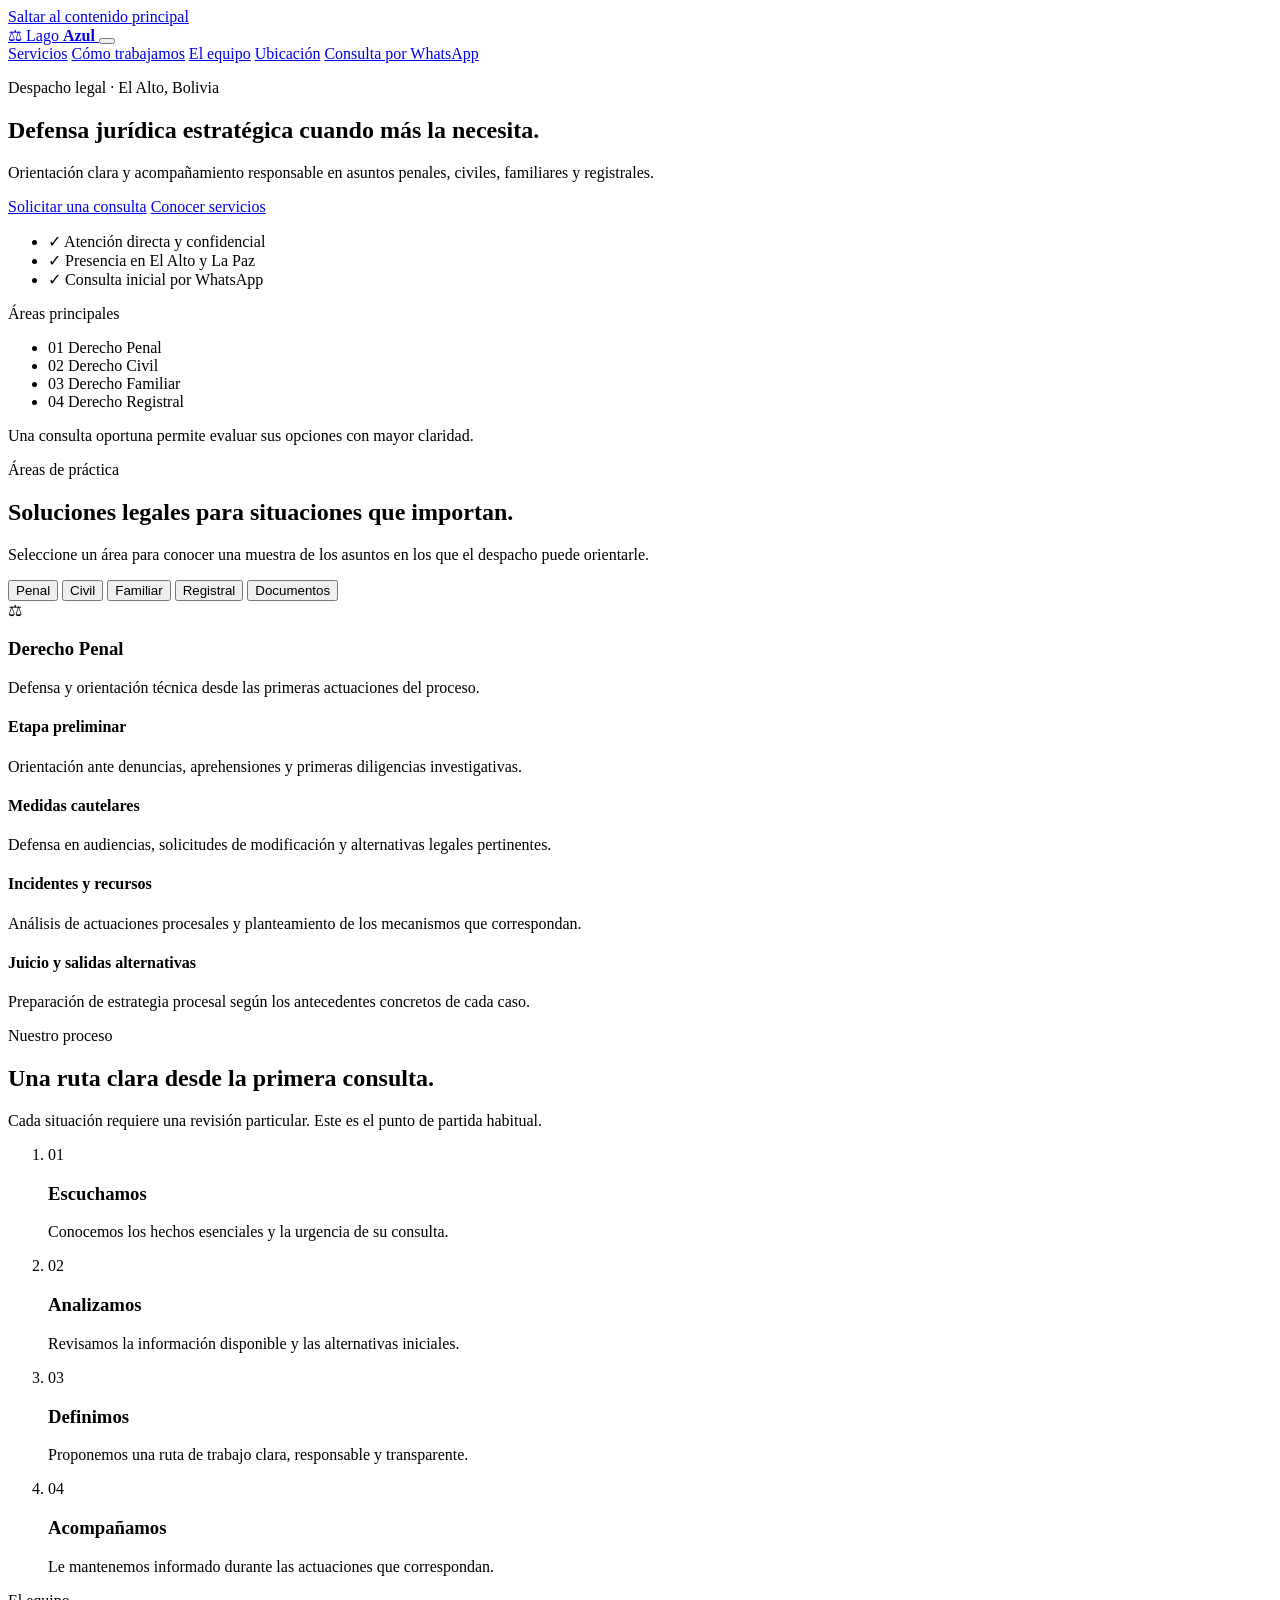
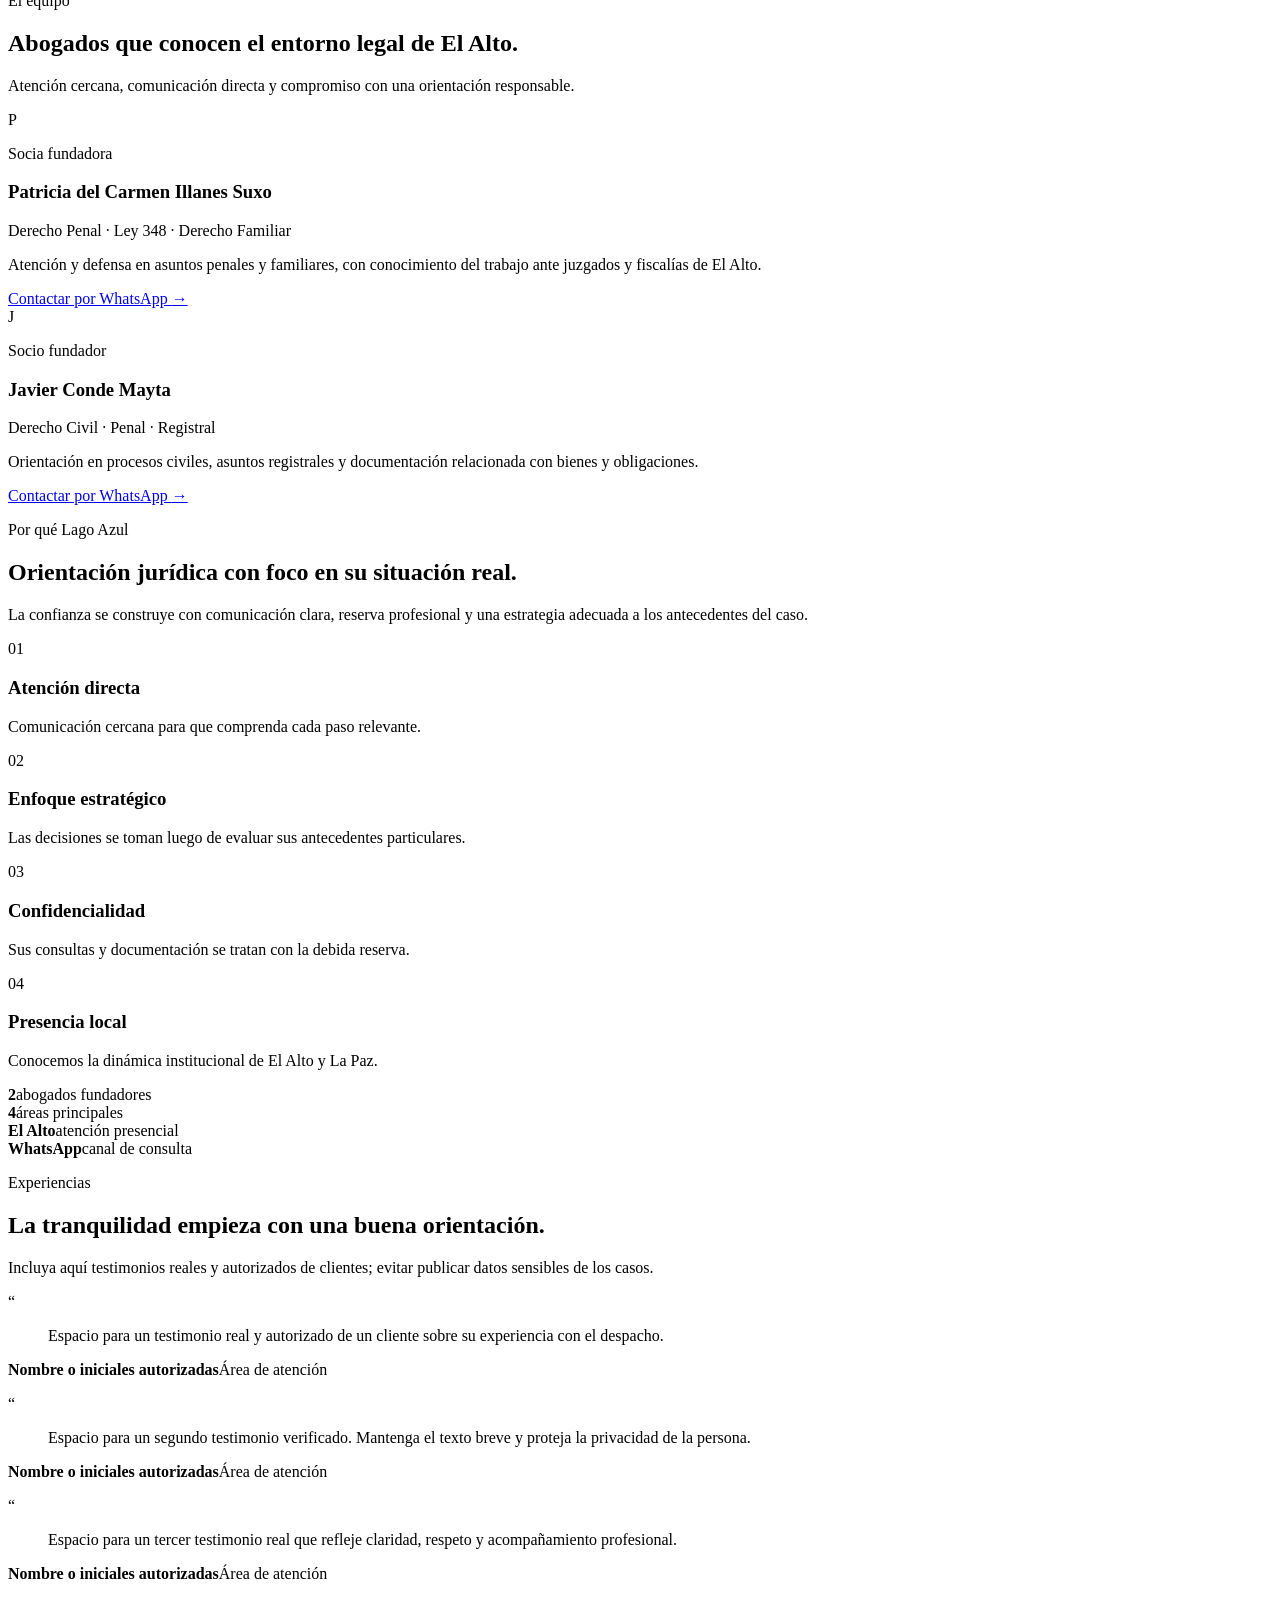
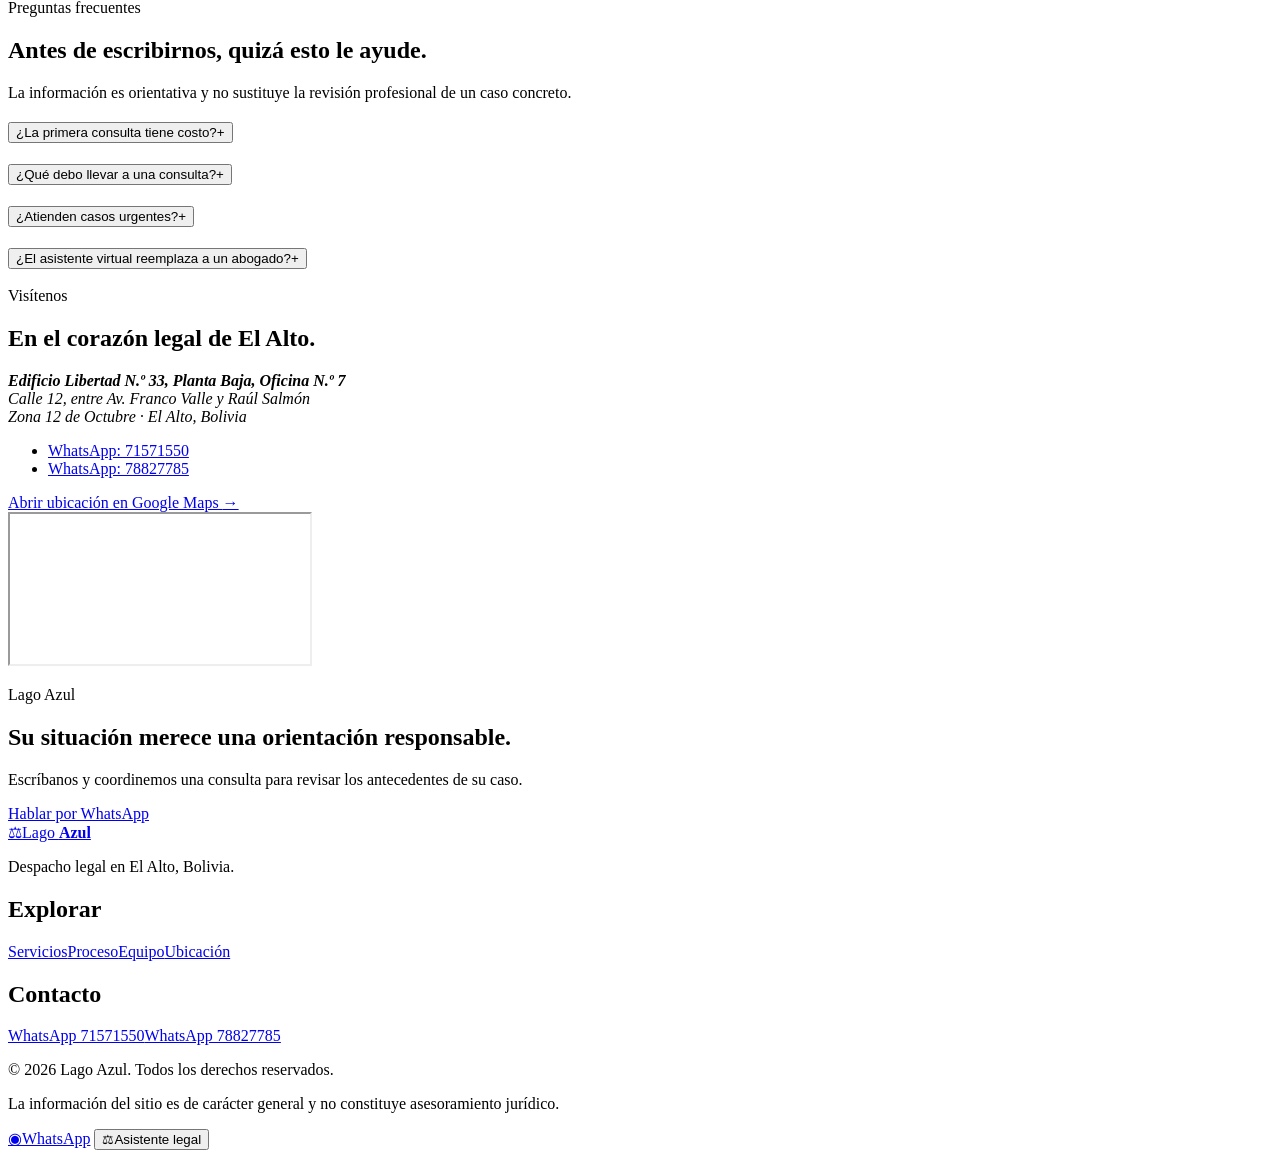
==== index.html @ 02c3e600 "ultimos cambios" ====
<!doctype html>
<html lang="es">
<head>
  <meta charset="utf-8">
  <meta name="viewport" content="width=device-width, initial-scale=1">
  <meta name="description" content="Lago Azul es un despacho legal en El Alto, Bolivia, con atención en derecho penal, civil, familiar y registral.">
  <meta name="theme-color" content="#0A1628">
  <meta property="og:title" content="Lago Azul | Despacho Legal en El Alto">
  <meta property="og:description" content="Asesoría jurídica estratégica en derecho penal, civil, familiar y registral.">
  <meta property="og:type" content="website">
  <title>Lago Azul | Despacho Legal · El Alto, Bolivia</title>

  <link rel="preconnect" href="https://fonts.googleapis.com">
  <link rel="preconnect" href="https://fonts.gstatic.com" crossorigin>
  <link href="https://fonts.googleapis.com/css2?family=Inter:wght@400;500;600;700&family=Playfair+Display:wght@500;600;700&display=swap" rel="stylesheet">
  <link rel="stylesheet" href="css/style.css">
</head>

<body>
  <a class="skip-link" href="#contenido">Saltar al contenido principal</a>

  <header class="site-header" id="inicio">
    <nav class="navbar container" aria-label="Navegación principal">
      <a class="brand" href="#inicio" aria-label="Lago Azul, inicio">
        <span class="brand-mark" aria-hidden="true">⚖</span>
        <span class="brand-name">Lago <strong>Azul</strong></span>
      </a>

      <button class="menu-toggle" type="button" aria-expanded="false" aria-controls="primary-menu" aria-label="Abrir menú">
        <span></span><span></span><span></span>
      </button>

      <div class="nav-links" id="primary-menu">
        <a href="#servicios">Servicios</a>
        <a href="#proceso">Cómo trabajamos</a>
        <a href="#equipo">El equipo</a>
        <a href="#ubicacion">Ubicación</a>
        <a class="button button-small button-gold" href="https://wa.me/59171571550?text=Hola%2C%20quisiera%20solicitar%20una%20consulta%20con%20Lago%20Azul." target="_blank" rel="noopener">Consulta por WhatsApp</a>
      </div>
    </nav>
  </header>

  <main id="contenido">
    <section class="hero" aria-labelledby="hero-title">
      <div class="hero-decoration" aria-hidden="true"></div>
      <div class="container hero-grid">
        <div class="hero-copy">
          <p class="eyebrow">Despacho legal · El Alto, Bolivia</p>
          <h1 id="hero-title">Defensa jurídica <span>estratégica</span> cuando más la necesita.</h1>
          <p class="hero-description">Orientación clara y acompañamiento responsable en asuntos penales, civiles, familiares y registrales.</p>
          <div class="hero-actions">
            <a class="button button-gold" href="https://wa.me/59171571550?text=Hola%2C%20quisiera%20solicitar%20una%20consulta%20con%20Lago%20Azul." target="_blank" rel="noopener">Solicitar una consulta</a>
            <a class="button button-outline" href="#servicios">Conocer servicios</a>
          </div>
          <ul class="hero-highlights" aria-label="Razones para elegir Lago Azul">
            <li><span aria-hidden="true">✓</span> Atención directa y confidencial</li>
            <li><span aria-hidden="true">✓</span> Presencia en El Alto y La Paz</li>
            <li><span aria-hidden="true">✓</span> Consulta inicial por WhatsApp</li>
          </ul>
        </div>
        <aside class="hero-card" aria-label="Áreas de atención">
          <p class="card-label">Áreas principales</p>
          <ul>
            <li><span>01</span> Derecho Penal</li>
            <li><span>02</span> Derecho Civil</li>
            <li><span>03</span> Derecho Familiar</li>
            <li><span>04</span> Derecho Registral</li>
          </ul>
          <p class="hero-card-note">Una consulta oportuna permite evaluar sus opciones con mayor claridad.</p>
        </aside>
      </div>
    </section>

    <section class="services section" id="servicios" aria-labelledby="services-title">
      <div class="container">
        <header class="section-heading">
          <p class="eyebrow">Áreas de práctica</p>
          <h2 id="services-title">Soluciones legales para situaciones que importan.</h2>
          <p>Seleccione un área para conocer una muestra de los asuntos en los que el despacho puede orientarle.</p>
        </header>

        <div class="service-tabs" data-tabs>
          <div class="tab-list" role="tablist" aria-label="Áreas de práctica">
            <button class="tab-button is-active" id="tab-penal" type="button" role="tab" aria-selected="true" aria-controls="panel-penal" data-tab="penal">Penal</button>
            <button class="tab-button" id="tab-civil" type="button" role="tab" aria-selected="false" aria-controls="panel-civil" data-tab="civil">Civil</button>
            <button class="tab-button" id="tab-familiar" type="button" role="tab" aria-selected="false" aria-controls="panel-familiar" data-tab="familiar">Familiar</button>
            <button class="tab-button" id="tab-registral" type="button" role="tab" aria-selected="false" aria-controls="panel-registral" data-tab="registral">Registral</button>
            <button class="tab-button" id="tab-documentos" type="button" role="tab" aria-selected="false" aria-controls="panel-documentos" data-tab="documentos">Documentos</button>
          </div>

          <article class="tab-panel is-active" id="panel-penal" role="tabpanel" aria-labelledby="tab-penal" data-panel="penal">
            <div class="panel-intro"><span class="area-icon" aria-hidden="true">⚖</span><div><h3>Derecho Penal</h3><p>Defensa y orientación técnica desde las primeras actuaciones del proceso.</p></div></div>
            <div class="service-grid">
              <article><h4>Etapa preliminar</h4><p>Orientación ante denuncias, aprehensiones y primeras diligencias investigativas.</p></article>
              <article><h4>Medidas cautelares</h4><p>Defensa en audiencias, solicitudes de modificación y alternativas legales pertinentes.</p></article>
              <article><h4>Incidentes y recursos</h4><p>Análisis de actuaciones procesales y planteamiento de los mecanismos que correspondan.</p></article>
              <article><h4>Juicio y salidas alternativas</h4><p>Preparación de estrategia procesal según los antecedentes concretos de cada caso.</p></article>
            </div>
          </article>

          <article class="tab-panel" id="panel-civil" role="tabpanel" aria-labelledby="tab-civil" data-panel="civil" hidden>
            <div class="panel-intro"><span class="area-icon" aria-hidden="true">📜</span><div><h3>Derecho Civil</h3><p>Protección de derechos patrimoniales, obligaciones y relaciones contractuales.</p></div></div>
            <div class="service-grid">
              <article><h4>Cobro de deudas</h4><p>Revisión de documentos, obligaciones y vías de recuperación aplicables.</p></article>
              <article><h4>Procesos ejecutivos</h4><p>Orientación para la ejecución de títulos y obligaciones exigibles.</p></article>
              <article><h4>Usucapión</h4><p>Evaluación inicial de la posesión y de la documentación necesaria.</p></article>
              <article><h4>Contratos y anticréticos</h4><p>Redacción, revisión y análisis de riesgos antes de firmar.</p></article>
            </div>
          </article>

          <article class="tab-panel" id="panel-familiar" role="tabpanel" aria-labelledby="tab-familiar" data-panel="familiar" hidden>
            <div class="panel-intro"><span class="area-icon" aria-hidden="true">⌂</span><div><h3>Derecho Familiar</h3><p>Acompañamiento discreto y respetuoso en asuntos que involucran a su familia.</p></div></div>
            <div class="service-grid">
              <article><h4>Asistencia familiar</h4><p>Orientación sobre fijación, modificación y cumplimiento de asistencia familiar.</p></article>
              <article><h4>Divorcios</h4><p>Información inicial sobre divorcios, acuerdos, bienes y medidas relacionadas.</p></article>
              <article><h4>Guarda y tenencia</h4><p>Análisis de alternativas priorizando el interés superior de niñas, niños y adolescentes.</p></article>
              <article><h4>Violencia familiar</h4><p>Orientación inicial y acompañamiento responsable en casos bajo la Ley 348.</p></article>
            </div>
          </article>

          <article class="tab-panel" id="panel-registral" role="tabpanel" aria-labelledby="tab-registral" data-panel="registral" hidden>
            <div class="panel-intro"><span class="area-icon" aria-hidden="true">⌑</span><div><h3>Derecho Registral</h3><p>Apoyo para ordenar y resguardar la situación jurídica de sus bienes.</p></div></div>
            <div class="service-grid">
              <article><h4>Trámites en DDRR</h4><p>Orientación sobre inscripciones, transferencias y actos registrales.</p></article>
              <article><h4>Aclaración de datos</h4><p>Revisión de inconsistencias en datos técnicos o de identidad.</p></article>
              <article><h4>Minutas de inmuebles</h4><p>Documentos para transferencias, anticréticos e hipotecas.</p></article>
              <article><h4>Seguridad documental</h4><p>Verificación inicial de documentación para reducir riesgos en una operación.</p></article>
            </div>
          </article>

          <article class="tab-panel" id="panel-documentos" role="tabpanel" aria-labelledby="tab-documentos" data-panel="documentos" hidden>
            <div class="panel-intro"><span class="area-icon" aria-hidden="true">✦</span><div><h3>Documentos Jurídicos</h3><p>Documentos claros, revisados de acuerdo con el propósito específico de su trámite.</p></div></div>
            <div class="service-grid">
              <article><h4>Memoriales</h4><p>Preparación de escritos y solicitudes para su presentación ante autoridades.</p></article>
              <article><h4>Documentos privados</h4><p>Acuerdos, reconocimientos de deuda y otros instrumentos entre partes.</p></article>
              <article><h4>Estatutos y reglamentos</h4><p>Apoyo documental para organizaciones, asociaciones y entidades civiles.</p></article>
              <article><h4>Revisión de documentos</h4><p>Lectura preventiva para identificar cláusulas o datos que requieren atención.</p></article>
            </div>
          </article>
        </div>
      </div>
    </section>

    <section class="process section section-dark" id="proceso" aria-labelledby="process-title">
      <div class="container">
        <header class="section-heading section-heading-light"><p class="eyebrow">Nuestro proceso</p><h2 id="process-title">Una ruta clara desde la primera consulta.</h2><p>Cada situación requiere una revisión particular. Este es el punto de partida habitual.</p></header>
        <ol class="process-list">
          <li><span class="step-number">01</span><h3>Escuchamos</h3><p>Conocemos los hechos esenciales y la urgencia de su consulta.</p></li>
          <li><span class="step-number">02</span><h3>Analizamos</h3><p>Revisamos la información disponible y las alternativas iniciales.</p></li>
          <li><span class="step-number">03</span><h3>Definimos</h3><p>Proponemos una ruta de trabajo clara, responsable y transparente.</p></li>
          <li><span class="step-number">04</span><h3>Acompañamos</h3><p>Le mantenemos informado durante las actuaciones que correspondan.</p></li>
        </ol>
      </div>
    </section>

    <section class="team section" id="equipo" aria-labelledby="team-title">
      <div class="container">
        <header class="section-heading"><p class="eyebrow">El equipo</p><h2 id="team-title">Abogados que conocen el entorno legal de El Alto.</h2><p>Atención cercana, comunicación directa y compromiso con una orientación responsable.</p></header>
        <div class="team-grid">
          <article class="team-card">
            <div class="team-initial" aria-hidden="true">P</div>
            <div><p class="team-kicker">Socia fundadora</p><h3>Patricia del Carmen Illanes Suxo</h3><p class="team-role">Derecho Penal · Ley 348 · Derecho Familiar</p><p>Atención y defensa en asuntos penales y familiares, con conocimiento del trabajo ante juzgados y fiscalías de El Alto.</p><a class="text-link" href="https://wa.me/59171571550?text=Hola%20Dra.%20Patricia%2C%20quisiera%20solicitar%20una%20consulta." target="_blank" rel="noopener">Contactar por WhatsApp <span aria-hidden="true">→</span></a></div>
          </article>
          <article class="team-card">
            <div class="team-initial" aria-hidden="true">J</div>
            <div><p class="team-kicker">Socio fundador</p><h3>Javier Conde Mayta</h3><p class="team-role">Derecho Civil · Penal · Registral</p><p>Orientación en procesos civiles, asuntos registrales y documentación relacionada con bienes y obligaciones.</p><a class="text-link" href="https://wa.me/59178827785?text=Hola%20Dr.%20Javier%2C%20quisiera%20solicitar%20una%20consulta." target="_blank" rel="noopener">Contactar por WhatsApp <span aria-hidden="true">→</span></a></div>
          </article>
        </div>
      </div>
    </section>

    <section class="advantages section section-muted" aria-labelledby="advantages-title">
      <div class="container advantages-grid">
        <header class="advantages-copy"><p class="eyebrow">Por qué Lago Azul</p><h2 id="advantages-title">Orientación jurídica con foco en su situación real.</h2><p>La confianza se construye con comunicación clara, reserva profesional y una estrategia adecuada a los antecedentes del caso.</p></header>
        <div class="advantage-list">
          <article><span aria-hidden="true">01</span><h3>Atención directa</h3><p>Comunicación cercana para que comprenda cada paso relevante.</p></article>
          <article><span aria-hidden="true">02</span><h3>Enfoque estratégico</h3><p>Las decisiones se toman luego de evaluar sus antecedentes particulares.</p></article>
          <article><span aria-hidden="true">03</span><h3>Confidencialidad</h3><p>Sus consultas y documentación se tratan con la debida reserva.</p></article>
          <article><span aria-hidden="true">04</span><h3>Presencia local</h3><p>Conocemos la dinámica institucional de El Alto y La Paz.</p></article>
        </div>
      </div>
    </section>

    <section class="statistics" aria-label="Indicadores del despacho">
      <div class="container stats-grid">
        <div><strong data-counter="2">2</strong><span>abogados fundadores</span></div>
        <div><strong data-counter="4">4</strong><span>áreas principales</span></div>
        <div><strong>El Alto</strong><span>atención presencial</span></div>
        <div><strong>WhatsApp</strong><span>canal de consulta</span></div>
      </div>
    </section>

    <section class="testimonials section" aria-labelledby="testimonials-title">
      <div class="container">
        <header class="section-heading"><p class="eyebrow">Experiencias</p><h2 id="testimonials-title">La tranquilidad empieza con una buena orientación.</h2><p>Incluya aquí testimonios reales y autorizados de clientes; evitar publicar datos sensibles de los casos.</p></header>
        <div class="testimonial-grid">
          <article class="testimonial-card"><p class="quote-mark" aria-hidden="true">“</p><blockquote>Espacio para un testimonio real y autorizado de un cliente sobre su experiencia con el despacho.</blockquote><footer><strong>Nombre o iniciales autorizadas</strong><span>Área de atención</span></footer></article>
          <article class="testimonial-card"><p class="quote-mark" aria-hidden="true">“</p><blockquote>Espacio para un segundo testimonio verificado. Mantenga el texto breve y proteja la privacidad de la persona.</blockquote><footer><strong>Nombre o iniciales autorizadas</strong><span>Área de atención</span></footer></article>
          <article class="testimonial-card"><p class="quote-mark" aria-hidden="true">“</p><blockquote>Espacio para un tercer testimonio real que refleje claridad, respeto y acompañamiento profesional.</blockquote><footer><strong>Nombre o iniciales autorizadas</strong><span>Área de atención</span></footer></article>
        </div>
      </div>
    </section>

    <section class="faq section section-muted" id="preguntas" aria-labelledby="faq-title">
      <div class="container faq-layout">
        <header class="faq-copy"><p class="eyebrow">Preguntas frecuentes</p><h2 id="faq-title">Antes de escribirnos, quizá esto le ayude.</h2><p>La información es orientativa y no sustituye la revisión profesional de un caso concreto.</p></header>
        <div class="faq-list" data-accordion>
          <article class="faq-item"><h3><button type="button" aria-expanded="false" aria-controls="faq-1">¿La primera consulta tiene costo?<span aria-hidden="true">+</span></button></h3><div id="faq-1" hidden><p>Puede comunicarse por WhatsApp para conocer la modalidad de atención y coordinar una consulta inicial según su situación.</p></div></article>
          <article class="faq-item"><h3><button type="button" aria-expanded="false" aria-controls="faq-2">¿Qué debo llevar a una consulta?<span aria-hidden="true">+</span></button></h3><div id="faq-2" hidden><p>Reúna los documentos, notificaciones, contratos, mensajes o antecedentes que sean relevantes. No envíe documentos sensibles por canales no acordados.</p></div></article>
          <article class="faq-item"><h3><button type="button" aria-expanded="false" aria-controls="faq-3">¿Atienden casos urgentes?<span aria-hidden="true">+</span></button></h3><div id="faq-3" hidden><p>Para asuntos urgentes, contáctenos por WhatsApp y explique brevemente la situación. Le indicaremos la disponibilidad y los pasos iniciales.</p></div></article>
          <article class="faq-item"><h3><button type="button" aria-expanded="false" aria-controls="faq-4">¿El asistente virtual reemplaza a un abogado?<span aria-hidden="true">+</span></button></h3><div id="faq-4" hidden><p>No. El asistente ofrece orientación general y ayuda a organizar su consulta; un abogado debe analizar los antecedentes de su caso.</p></div></article>
        </div>
      </div>
    </section>

    <section class="location section" id="ubicacion" aria-labelledby="location-title">
      <div class="container location-grid">
        <div class="location-copy"><p class="eyebrow">Visítenos</p><h2 id="location-title">En el corazón legal de El Alto.</h2><address><p><strong>Edificio Libertad N.º 33, Planta Baja, Oficina N.º 7</strong><br>Calle 12, entre Av. Franco Valle y Raúl Salmón<br>Zona 12 de Octubre · El Alto, Bolivia</p></address><ul class="contact-list"><li><a href="https://wa.me/59171571550" target="_blank" rel="noopener">WhatsApp: 71571550</a></li><li><a href="https://wa.me/59178827785" target="_blank" rel="noopener">WhatsApp: 78827785</a></li></ul><a class="text-link" href="https://maps.google.com/?q=Zona+12+de+Octubre+El+Alto+Bolivia" target="_blank" rel="noopener">Abrir ubicación en Google Maps <span aria-hidden="true">→</span></a></div>
        <div class="map-frame"><iframe title="Mapa referencial de Lago Azul en El Alto" src="https://www.google.com/maps?q=Zona%2012%20de%20Octubre%2C%20El%20Alto%2C%20Bolivia&output=embed" loading="lazy" referrerpolicy="no-referrer-when-downgrade"></iframe></div>
      </div>
    </section>

    <section class="final-cta" aria-labelledby="cta-title">
      <div class="container final-cta-content"><p class="eyebrow">Lago Azul</p><h2 id="cta-title">Su situación merece una orientación responsable.</h2><p>Escríbanos y coordinemos una consulta para revisar los antecedentes de su caso.</p><a class="button button-gold" href="https://wa.me/59171571550?text=Hola%2C%20quisiera%20solicitar%20una%20consulta%20con%20Lago%20Azul." target="_blank" rel="noopener">Hablar por WhatsApp</a></div>
    </section>
  </main>

  <footer class="site-footer">
    <div class="container footer-grid">
      <div><a class="brand" href="#inicio"><span class="brand-mark" aria-hidden="true">⚖</span><span class="brand-name">Lago <strong>Azul</strong></span></a><p>Despacho legal en El Alto, Bolivia.</p></div>
      <nav aria-label="Enlaces del pie de página"><h2>Explorar</h2><a href="#servicios">Servicios</a><a href="#proceso">Proceso</a><a href="#equipo">Equipo</a><a href="#ubicacion">Ubicación</a></nav>
      <div><h2>Contacto</h2><a href="https://wa.me/59171571550" target="_blank" rel="noopener">WhatsApp 71571550</a><a href="https://wa.me/59178827785" target="_blank" rel="noopener">WhatsApp 78827785</a></div>
    </div>
    <div class="container footer-bottom"><p>© <span id="current-year">2026</span> Lago Azul. Todos los derechos reservados.</p><p>La información del sitio es de carácter general y no constituye asesoramiento jurídico.</p></div>
  </footer>

  <a class="whatsapp-float" href="https://wa.me/59171571550?text=Hola%2C%20quisiera%20solicitar%20una%20consulta%20con%20Lago%20Azul." target="_blank" rel="noopener" aria-label="Contactar a Lago Azul por WhatsApp"><span aria-hidden="true">◉</span><span>WhatsApp</span></a>

  <button class="chat-launcher" id="chat-launcher" type="button" aria-expanded="false" aria-controls="legal-chat"><span aria-hidden="true">⚖</span><span>Asistente legal</span></button>
  <section class="chat-widget" id="legal-chat" aria-label="Asistente virtual de Lago Azul" hidden>
    <header><div><p>Asistente virtual</p><h2>Lago Azul</h2></div><button id="chat-close" type="button" aria-label="Cerrar asistente">×</button></header>
    <div class="chat-messages" id="chat-messages" aria-live="polite"><div class="chat-message chat-message-assistant">Hola. Soy el asistente virtual de Lago Azul. Puedo ofrecer orientación general sobre las áreas del despacho, pero un abogado debe revisar los antecedentes de su caso.</div></div>
    <form class="chat-form" id="chat-form"><label class="sr-only" for="chat-input">Escriba su consulta</label><textarea id="chat-input" name="message" rows="2" maxlength="1600" placeholder="Escriba su consulta…" required></textarea><button type="submit">Enviar</button></form>
  </section>

  <script src="js/script.js" defer></script>
</body>
</html>
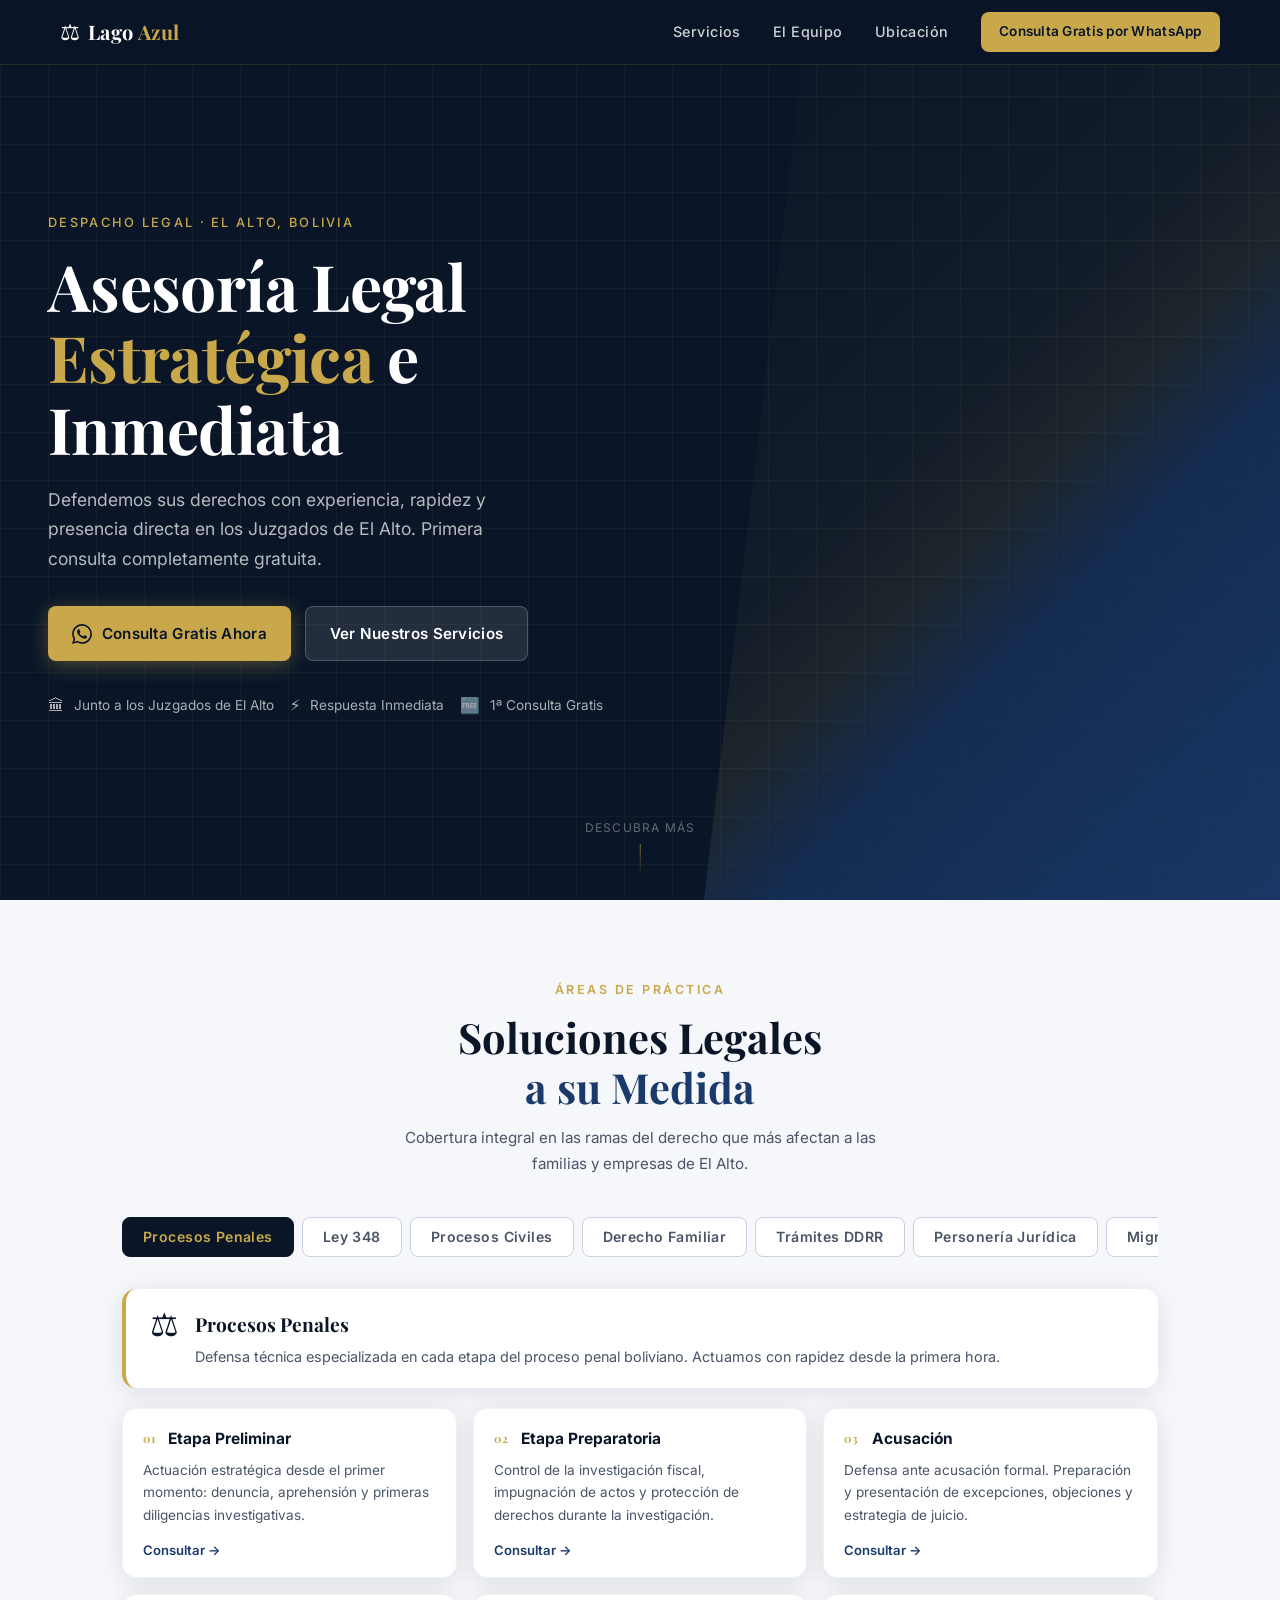
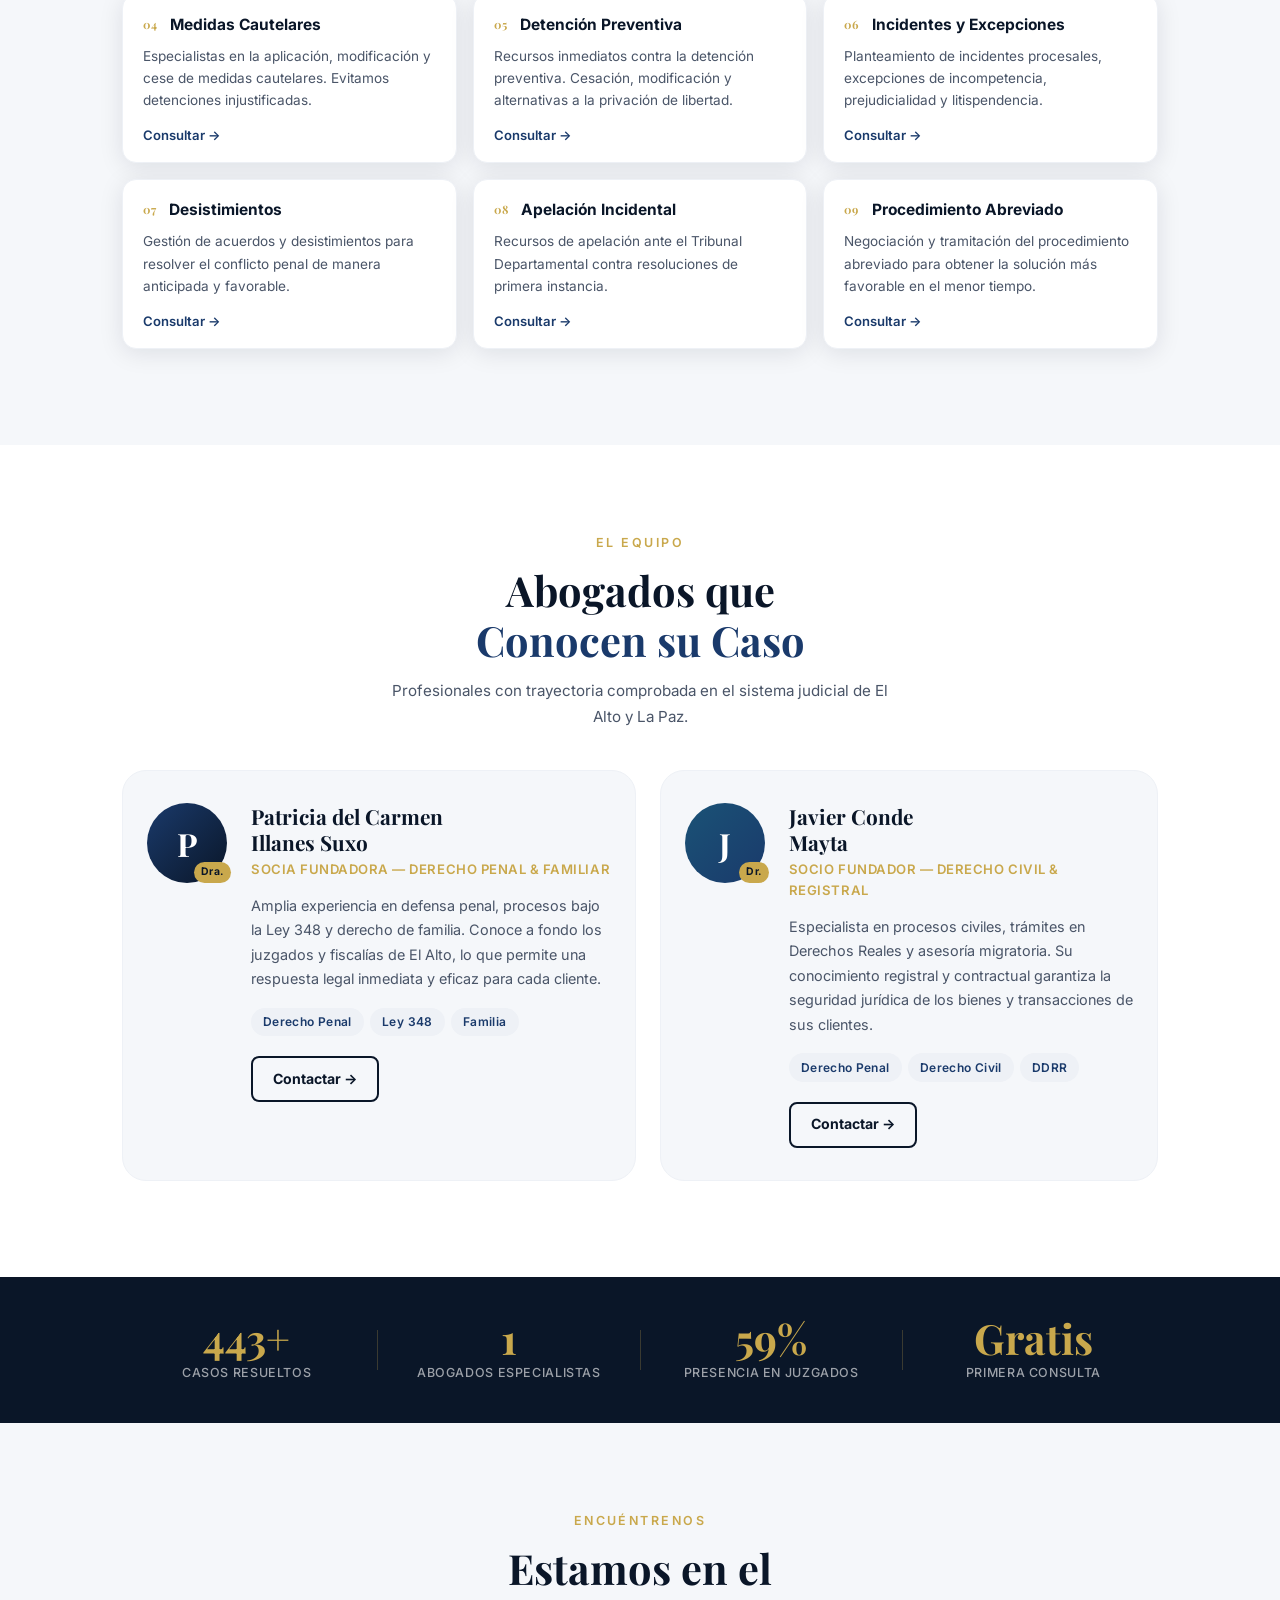
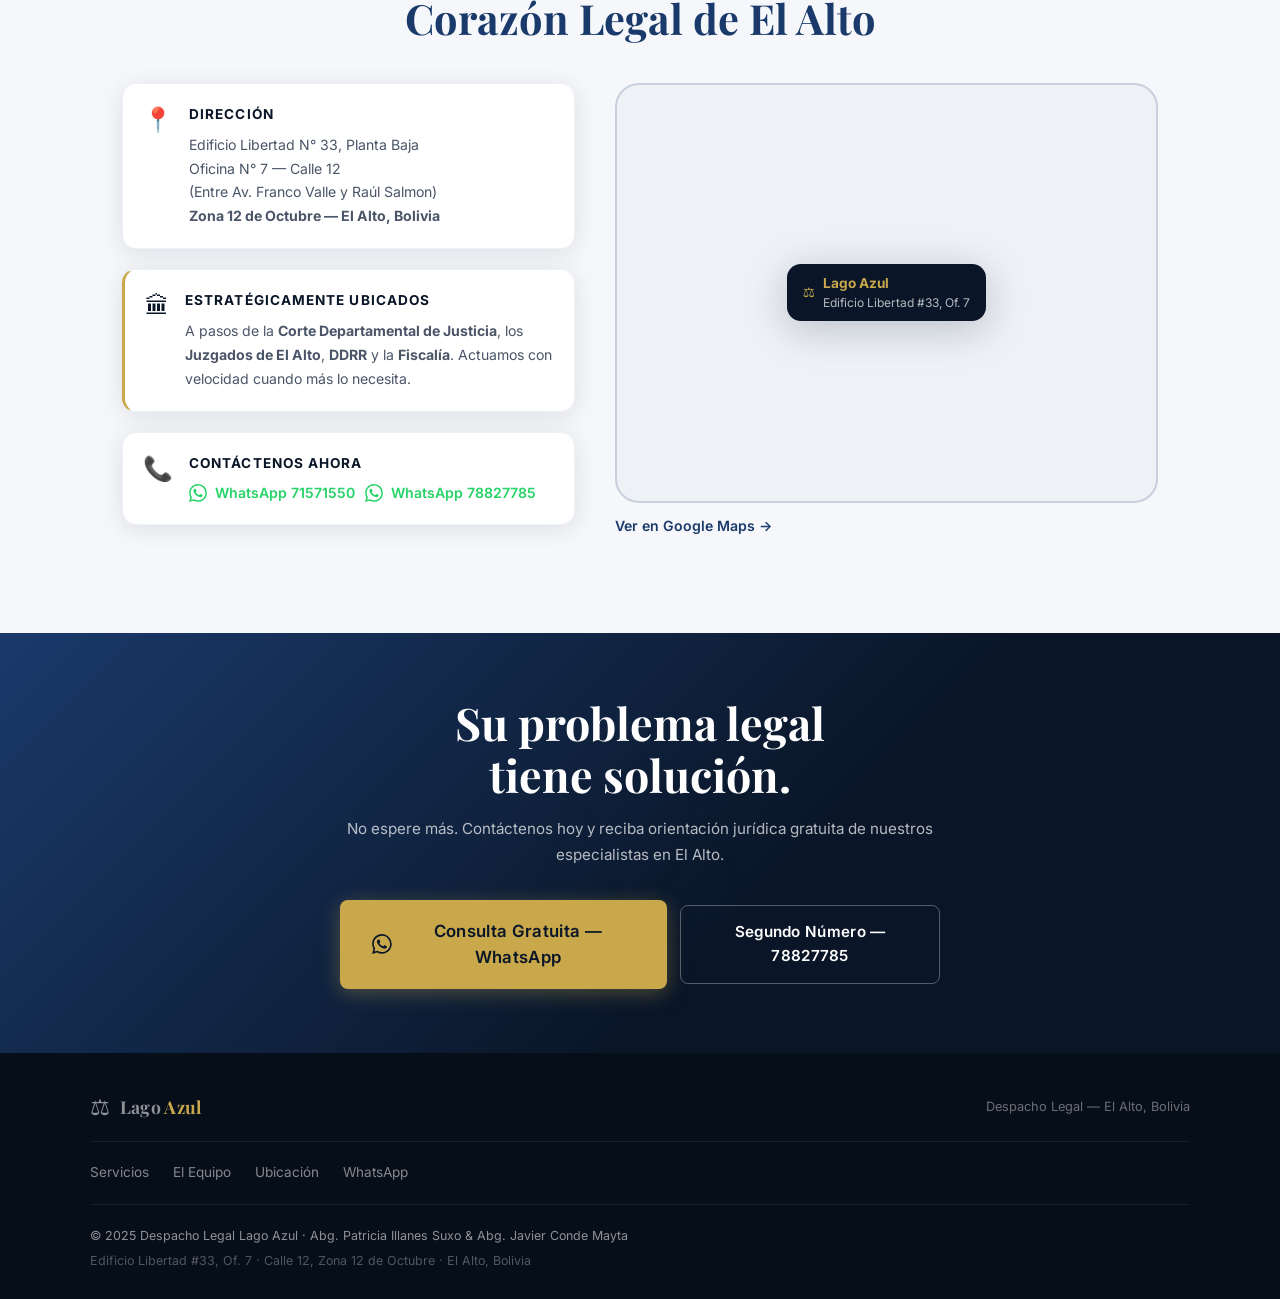
==== commit d6907202: "origin" ====
--- a/index.html
+++ b/index.html
@@ -1,249 +1,580 @@
-
-<!doctype html>
+<!DOCTYPE html>
 <html lang="es">
 <head>
-  <meta charset="utf-8">
-  <meta name="viewport" content="width=device-width, initial-scale=1">
-  <meta name="description" content="Lago Azul es un despacho legal en El Alto, Bolivia, con atención en derecho penal, civil, familiar y registral.">
-  <meta name="theme-color" content="#0A1628">
-  <meta property="og:title" content="Lago Azul | Despacho Legal en El Alto">
-  <meta property="og:description" content="Asesoría jurídica estratégica en derecho penal, civil, familiar y registral.">
-  <meta property="og:type" content="website">
-  <title>Lago Azul | Despacho Legal · El Alto, Bolivia</title>
-
-  <link rel="preconnect" href="https://fonts.googleapis.com">
-  <link rel="preconnect" href="https://fonts.gstatic.com" crossorigin>
-  <link href="https://fonts.googleapis.com/css2?family=Inter:wght@400;500;600;700&family=Playfair+Display:wght@500;600;700&display=swap" rel="stylesheet">
-  <link rel="stylesheet" href="css/style.css">
+  <meta charset="UTF-8" />
+  <meta name="viewport" content="width=device-width, initial-scale=1.0" />
+  <meta name="description" content="Despacho Legal Lago Azul — Asesoría jurídica estratégica en El Alto, Bolivia. Procesos penales, civiles, familiares, Ley 348, DDRR y más. Consulta gratuita." />
+  <title>Lago Azul — Despacho Legal | El Alto, Bolivia</title>
+  <link rel="preconnect" href="https://fonts.googleapis.com" />
+  <link rel="preconnect" href="https://fonts.gstatic.com" crossorigin />
+  <link href="https://fonts.googleapis.com/css2?family=Playfair+Display:wght@400;600;700&family=Inter:wght@300;400;500;600&display=swap" rel="stylesheet" />
+  <link rel="stylesheet" href="styles.css" />
 </head>
-
 <body>
-  <a class="skip-link" href="#contenido">Saltar al contenido principal</a>
-
-  <header class="site-header" id="inicio">
-    <nav class="navbar container" aria-label="Navegación principal">
-      <a class="brand" href="#inicio" aria-label="Lago Azul, inicio">
-        <span class="brand-mark" aria-hidden="true">⚖</span>
-        <span class="brand-name">Lago <strong>Azul</strong></span>
+
+  <!-- ═══════════════════════════════════════════
+       NAVBAR
+  ═══════════════════════════════════════════ -->
+  <header class="navbar" id="navbar">
+    <div class="nav-container">
+      <a href="#inicio" class="nav-logo">
+        <span class="logo-icon">⚖</span>
+        <span class="logo-text">Lago <span class="logo-accent">Azul</span></span>
       </a>
 
-      <button class="menu-toggle" type="button" aria-expanded="false" aria-controls="primary-menu" aria-label="Abrir menú">
-        <span></span><span></span><span></span>
+      <nav class="nav-links" id="navLinks">
+        <a href="#servicios" class="nav-link">Servicios</a>
+        <a href="#equipo" class="nav-link">El Equipo</a>
+        <a href="#ubicacion" class="nav-link">Ubicación</a>
+        <a href="https://wa.me/59171571550?text=Hola%2C%20quisiera%20una%20consulta%20gratuita%20con%20Lago%20Azul." target="_blank" rel="noopener" class="nav-cta">Consulta Gratis por WhatsApp</a>
+      </nav>
+
+      <button class="hamburger" id="hamburger" aria-label="Abrir menú" aria-expanded="false">
+        <span></span>
+        <span></span>
+        <span></span>
       </button>
-
-      <div class="nav-links" id="primary-menu">
+    </div>
+  </header>
+
+  <!-- Overlay menú móvil -->
+  <div class="nav-overlay" id="navOverlay"></div>
+
+  <!-- ═══════════════════════════════════════════
+       HERO
+  ═══════════════════════════════════════════ -->
+  <section class="hero" id="inicio">
+    <div class="hero-bg-grid"></div>
+    <div class="hero-diagonal"></div>
+    <div class="hero-content">
+      <p class="hero-eyebrow">Despacho Legal · El Alto, Bolivia</p>
+      <h1 class="hero-title">
+        Asesoría Legal<br/>
+        <span class="hero-title-accent">Estratégica</span> e<br/>
+        Inmediata
+      </h1>
+      <p class="hero-subtitle">
+        Defendemos sus derechos con experiencia, rapidez y presencia directa en los Juzgados de El Alto. Primera consulta completamente gratuita.
+      </p>
+      <div class="hero-actions">
+        <a href="https://wa.me/59171571550?text=Hola%2C%20quisiera%20una%20consulta%20gratuita%20con%20Lago%20Azul." target="_blank" rel="noopener" class="btn btn-primary">
+          <svg width="20" height="20" viewBox="0 0 24 24" fill="currentColor"><path d="M17.472 14.382c-.297-.149-1.758-.867-2.03-.967-.273-.099-.471-.148-.67.15-.197.297-.767.966-.94 1.164-.173.199-.347.223-.644.075-.297-.15-1.255-.463-2.39-1.475-.883-.788-1.48-1.761-1.653-2.059-.173-.297-.018-.458.13-.606.134-.133.298-.347.446-.52.149-.174.198-.298.298-.497.099-.198.05-.371-.025-.52-.075-.149-.669-1.612-.916-2.207-.242-.579-.487-.5-.669-.51-.173-.008-.371-.01-.57-.01-.198 0-.52.074-.792.372-.272.297-1.04 1.016-1.04 2.479 0 1.462 1.065 2.875 1.213 3.074.149.198 2.096 3.2 5.077 4.487.709.306 1.262.489 1.694.625.712.227 1.36.195 1.871.118.571-.085 1.758-.719 2.006-1.413.248-.694.248-1.289.173-1.413-.074-.124-.272-.198-.57-.347m-5.421 7.403h-.004a9.87 9.87 0 01-5.031-1.378l-.361-.214-3.741.982.998-3.648-.235-.374a9.86 9.86 0 01-1.51-5.26c.001-5.45 4.436-9.884 9.888-9.884 2.64 0 5.122 1.03 6.988 2.898a9.825 9.825 0 012.893 6.994c-.003 5.45-4.437 9.884-9.885 9.884m8.413-18.297A11.815 11.815 0 0012.05 0C5.495 0 .16 5.335.157 11.892c0 2.096.547 4.142 1.588 5.945L.057 24l6.305-1.654a11.882 11.882 0 005.683 1.448h.005c6.554 0 11.89-5.335 11.893-11.893a11.821 11.821 0 00-3.48-8.413z"/></svg>
+          Consulta Gratis Ahora
+        </a>
+        <a href="#servicios" class="btn btn-secondary">Ver Nuestros Servicios</a>
+      </div>
+      <div class="hero-badges">
+        <div class="badge">
+          <span class="badge-icon">🏛</span>
+          <span>Junto a los Juzgados de El Alto</span>
+        </div>
+        <div class="badge">
+          <span class="badge-icon">⚡</span>
+          <span>Respuesta Inmediata</span>
+        </div>
+        <div class="badge">
+          <span class="badge-icon">🆓</span>
+          <span>1ª Consulta Gratis</span>
+        </div>
+      </div>
+    </div>
+    <div class="hero-scroll-hint">
+      <span>Descubra más</span>
+      <div class="scroll-arrow"></div>
+    </div>
+  </section>
+
+  <!-- ═══════════════════════════════════════════
+       SERVICIOS — TABS INTERACTIVOS
+  ═══════════════════════════════════════════ -->
+  <section class="servicios" id="servicios">
+    <div class="section-container">
+      <div class="section-header">
+        <p class="section-eyebrow">Áreas de Práctica</p>
+        <h2 class="section-title">Soluciones Legales<br/><span class="accent">a su Medida</span></h2>
+        <p class="section-desc">Cobertura integral en las ramas del derecho que más afectan a las familias y empresas de El Alto.</p>
+      </div>
+
+      <!-- Tab navigation -->
+      <div class="tabs-wrapper">
+        <div class="tabs-nav" id="tabsNav" role="tablist">
+          <button class="tab-btn active" data-tab="penal" role="tab" aria-selected="true">Procesos Penales</button>
+          <button class="tab-btn" data-tab="ley348" role="tab" aria-selected="false">Ley 348</button>
+          <button class="tab-btn" data-tab="civil" role="tab" aria-selected="false">Procesos Civiles</button>
+          <button class="tab-btn" data-tab="familiar" role="tab" aria-selected="false">Derecho Familiar</button>
+          <button class="tab-btn" data-tab="ddrr" role="tab" aria-selected="false">Trámites DDRR</button>
+          <button class="tab-btn" data-tab="juridica" role="tab" aria-selected="false">Personería Jurídica</button>
+          <button class="tab-btn" data-tab="migratorio" role="tab" aria-selected="false">Migración Chile</button>
+          <button class="tab-btn" data-tab="documentos" role="tab" aria-selected="false">Documentos</button>
+        </div>
+
+        <!-- Tab panels -->
+        <div class="tabs-content">
+
+          <!-- PENAL -->
+          <div class="tab-panel active" id="tab-penal" role="tabpanel">
+            <div class="panel-intro">
+              <div class="panel-icon">⚖️</div>
+              <div>
+                <h3>Procesos Penales</h3>
+                <p>Defensa técnica especializada en cada etapa del proceso penal boliviano. Actuamos con rapidez desde la primera hora.</p>
+              </div>
+            </div>
+            <div class="services-grid">
+              <div class="service-card" data-detail="preliminar">
+                <div class="card-header"><span class="card-num">01</span><h4>Etapa Preliminar</h4></div>
+                <p>Actuación estratégica desde el primer momento: denuncia, aprehensión y primeras diligencias investigativas.</p>
+                <a href="https://wa.me/59171571550?text=Necesito%20asesor%C3%ADa%20en%20la%20Etapa%20Preliminar." target="_blank" rel="noopener" class="card-cta">Consultar →</a>
+              </div>
+              <div class="service-card" data-detail="preparatoria">
+                <div class="card-header"><span class="card-num">02</span><h4>Etapa Preparatoria</h4></div>
+                <p>Control de la investigación fiscal, impugnación de actos y protección de derechos durante la investigación.</p>
+                <a href="https://wa.me/59171571550?text=Necesito%20asesor%C3%ADa%20en%20la%20Etapa%20Preparatoria." target="_blank" rel="noopener" class="card-cta">Consultar →</a>
+              </div>
+              <div class="service-card" data-detail="acusacion">
+                <div class="card-header"><span class="card-num">03</span><h4>Acusación</h4></div>
+                <p>Defensa ante acusación formal. Preparación y presentación de excepciones, objeciones y estrategia de juicio.</p>
+                <a href="https://wa.me/59171571550?text=Necesito%20asesor%C3%ADa%20en%20la%20etapa%20de%20Acusaci%C3%B3n." target="_blank" rel="noopener" class="card-cta">Consultar →</a>
+              </div>
+              <div class="service-card" data-detail="cautelares">
+                <div class="card-header"><span class="card-num">04</span><h4>Medidas Cautelares</h4></div>
+                <p>Especialistas en la aplicación, modificación y cese de medidas cautelares. Evitamos detenciones injustificadas.</p>
+                <a href="https://wa.me/59171571550?text=Necesito%20asesor%C3%ADa%20sobre%20Medidas%20Cautelares." target="_blank" rel="noopener" class="card-cta">Consultar →</a>
+              </div>
+              <div class="service-card" data-detail="preventiva">
+                <div class="card-header"><span class="card-num">05</span><h4>Detención Preventiva</h4></div>
+                <p>Recursos inmediatos contra la detención preventiva. Cesación, modificación y alternativas a la privación de libertad.</p>
+                <a href="https://wa.me/59171571550?text=Necesito%20ayuda%20urgente%20con%20Detenici%C3%B3n%20Preventiva." target="_blank" rel="noopener" class="card-cta">Consultar →</a>
+              </div>
+              <div class="service-card" data-detail="incidentes">
+                <div class="card-header"><span class="card-num">06</span><h4>Incidentes y Excepciones</h4></div>
+                <p>Planteamiento de incidentes procesales, excepciones de incompetencia, prejudicialidad y litispendencia.</p>
+                <a href="https://wa.me/59171571550?text=Necesito%20asesor%C3%ADa%20sobre%20Incidentes%20procesales." target="_blank" rel="noopener" class="card-cta">Consultar →</a>
+              </div>
+              <div class="service-card" data-detail="desistimiento">
+                <div class="card-header"><span class="card-num">07</span><h4>Desistimientos</h4></div>
+                <p>Gestión de acuerdos y desistimientos para resolver el conflicto penal de manera anticipada y favorable.</p>
+                <a href="https://wa.me/59171571550?text=Necesito%20informaci%C3%B3n%20sobre%20Desistimiento." target="_blank" rel="noopener" class="card-cta">Consultar →</a>
+              </div>
+              <div class="service-card" data-detail="apelacion">
+                <div class="card-header"><span class="card-num">08</span><h4>Apelación Incidental</h4></div>
+                <p>Recursos de apelación ante el Tribunal Departamental contra resoluciones de primera instancia.</p>
+                <a href="https://wa.me/59171571550?text=Necesito%20asesor%C3%ADa%20sobre%20Apelaci%C3%B3n%20Incidental." target="_blank" rel="noopener" class="card-cta">Consultar →</a>
+              </div>
+              <div class="service-card" data-detail="abreviado">
+                <div class="card-header"><span class="card-num">09</span><h4>Procedimiento Abreviado</h4></div>
+                <p>Negociación y tramitación del procedimiento abreviado para obtener la solución más favorable en el menor tiempo.</p>
+                <a href="https://wa.me/59171571550?text=Necesito%20informaci%C3%B3n%20sobre%20el%20Procedimiento%20Abreviado." target="_blank" rel="noopener" class="card-cta">Consultar →</a>
+              </div>
+            </div>
+          </div>
+
+          <!-- LEY 348 -->
+          <div class="tab-panel" id="tab-ley348" role="tabpanel">
+            <div class="panel-intro">
+              <div class="panel-icon">🛡️</div>
+              <div>
+                <h3>Ley 348 — Violencia Familiar</h3>
+                <p>Protección integral para víctimas de violencia doméstica y familiar. Actuamos con sensibilidad, rapidez y firmeza.</p>
+              </div>
+            </div>
+            <div class="services-grid">
+              <div class="service-card">
+                <div class="card-header"><span class="card-num">01</span><h4>Reparación del Daño</h4></div>
+                <p>Reclamamos la reparación integral del daño sufrido: económico, psicológico y moral, ante los tribunales competentes.</p>
+                <a href="https://wa.me/59171571550?text=Necesito%20asesor%C3%ADa%20Ley%20348%20-%20Reparaci%C3%B3n%20del%20Da%C3%B1o." target="_blank" rel="noopener" class="card-cta">Consultar →</a>
+              </div>
+              <div class="service-card">
+                <div class="card-header"><span class="card-num">02</span><h4>Salidas Alternativas</h4></div>
+                <p>Gestión de conciliaciones, suspensión condicional y otros mecanismos alternativos al juicio ordinario bajo la Ley 348.</p>
+                <a href="https://wa.me/59171571550?text=Necesito%20asesor%C3%ADa%20Ley%20348%20-%20Salidas%20Alternativas." target="_blank" rel="noopener" class="card-cta">Consultar →</a>
+              </div>
+            </div>
+          </div>
+
+          <!-- CIVIL -->
+          <div class="tab-panel" id="tab-civil" role="tabpanel">
+            <div class="panel-intro">
+              <div class="panel-icon">📜</div>
+              <div>
+                <h3>Procesos Civiles</h3>
+                <p>Recupere lo que es suyo. Defendemos sus bienes, derechos contractuales y patrimoniales con determinación.</p>
+              </div>
+            </div>
+            <div class="services-grid">
+              <div class="service-card">
+                <div class="card-header"><span class="card-num">01</span><h4>Procesos Ejecutivos</h4></div>
+                <p>Cobro de obligaciones mediante documentos ejecutivos: cheques, pagarés, letras de cambio y títulos valores.</p>
+                <a href="https://wa.me/59171571550?text=Necesito%20asesor%C3%ADa%20en%20Procesos%20Ejecutivos." target="_blank" rel="noopener" class="card-cta">Consultar →</a>
+              </div>
+              <div class="service-card">
+                <div class="card-header"><span class="card-num">02</span><h4>Cobro de Deudas</h4></div>
+                <p>Recuperación de deudas mediante procesos monitorios, embargos y ejecuciones de bienes del deudor.</p>
+                <a href="https://wa.me/59171571550?text=Necesito%20asesor%C3%ADa%20para%20Cobro%20de%20Deudas." target="_blank" rel="noopener" class="card-cta">Consultar →</a>
+              </div>
+              <div class="service-card">
+                <div class="card-header"><span class="card-num">03</span><h4>Usucapión</h4></div>
+                <p>Regularización de la propiedad por posesión prolongada. Asesoría completa para obtener el título legal de su inmueble.</p>
+                <a href="https://wa.me/59171571550?text=Necesito%20asesor%C3%ADa%20para%20un%20proceso%20de%20Usucapi%C3%B3n." target="_blank" rel="noopener" class="card-cta">Consultar →</a>
+              </div>
+              <div class="service-card">
+                <div class="card-header"><span class="card-num">04</span><h4>Anticréticos</h4></div>
+                <p>Redacción, revisión y litigio de contratos de anticrético. Protegemos tanto a propietarios como a anticresistas.</p>
+                <a href="https://wa.me/59171571550?text=Necesito%20asesor%C3%ADa%20sobre%20Anticr%C3%A9ticos." target="_blank" rel="noopener" class="card-cta">Consultar →</a>
+              </div>
+              <div class="service-card">
+                <div class="card-header"><span class="card-num">05</span><h4>Conciliación</h4></div>
+                <p>Resolución ágil de conflictos civiles mediante acuerdo. Ahorre tiempo y dinero con una solución negociada.</p>
+                <a href="https://wa.me/59171571550?text=Necesito%20informaci%C3%B3n%20sobre%20Conciliaci%C3%B3n." target="_blank" rel="noopener" class="card-cta">Consultar →</a>
+              </div>
+            </div>
+          </div>
+
+          <!-- FAMILIAR -->
+          <div class="tab-panel" id="tab-familiar" role="tabpanel">
+            <div class="panel-intro">
+              <div class="panel-icon">👨👩👧</div>
+              <div>
+                <h3>Procesos Familiares</h3>
+                <p>Manejamos los asuntos familiares más delicados con discreción, empatía y total profesionalismo.</p>
+              </div>
+            </div>
+            <div class="services-grid">
+              <div class="service-card">
+                <div class="card-header"><span class="card-num">01</span><h4>Asistencia Familiar</h4></div>
+                <p>Fijación, modificación y ejecución de asistencia familiar. Defendemos el bienestar de sus hijos ante los juzgados.</p>
+                <a href="https://wa.me/59171571550?text=Necesito%20asesor%C3%ADa%20sobre%20Asistencia%20Familiar." target="_blank" rel="noopener" class="card-cta">Consultar →</a>
+              </div>
+              <div class="service-card">
+                <div class="card-header"><span class="card-num">02</span><h4>Divorcios</h4></div>
+                <p>Tramitación de divorcios convencionales y controvertidos. Asesoría sobre tenencia, bienes gananciales y pensiones.</p>
+                <a href="https://wa.me/59171571550?text=Necesito%20asesor%C3%ADa%20sobre%20Divorcio." target="_blank" rel="noopener" class="card-cta">Consultar →</a>
+              </div>
+              <div class="service-card">
+                <div class="card-header"><span class="card-num">03</span><h4>Tenencia y Guarda</h4></div>
+                <p>Proceso de determinación y modificación de la tenencia de menores, siempre priorizando el interés superior del niño.</p>
+                <a href="https://wa.me/59171571550?text=Necesito%20asesor%C3%ADa%20sobre%20Tenencia%20de%20menores." target="_blank" rel="noopener" class="card-cta">Consultar →</a>
+              </div>
+            </div>
+          </div>
+
+          <!-- DDRR -->
+          <div class="tab-panel" id="tab-ddrr" role="tabpanel">
+            <div class="panel-intro">
+              <div class="panel-icon">🏠</div>
+              <div>
+                <h3>Trámites en DDRR</h3>
+                <p>Presencia directa y diaria en Derechos Reales de El Alto. Resolvemos sus trámites registrales con agilidad.</p>
+              </div>
+            </div>
+            <div class="services-grid">
+              <div class="service-card">
+                <div class="card-header"><span class="card-num">01</span><h4>Aclaración de Datos Técnicos</h4></div>
+                <p>Corrección de errores en superficies, colindancias y datos técnicos registrados en Derechos Reales.</p>
+                <a href="https://wa.me/59171571550?text=Necesito%20asesor%C3%ADa%20para%20Aclaraci%C3%B3n%20de%20Datos%20T%C3%A9cnicos%20en%20DDRR." target="_blank" rel="noopener" class="card-cta">Consultar →</a>
+              </div>
+              <div class="service-card">
+                <div class="card-header"><span class="card-num">02</span><h4>Aclaración de Identidad</h4></div>
+                <p>Corrección de datos de identidad del titular en los registros de Derechos Reales. Evite problemas futuros en sus transacciones.</p>
+                <a href="https://wa.me/59171571550?text=Necesito%20asesor%C3%ADa%20para%20Aclaraci%C3%B3n%20de%20Identidad%20en%20DDRR." target="_blank" rel="noopener" class="card-cta">Consultar →</a>
+              </div>
+              <div class="service-card">
+                <div class="card-header"><span class="card-num">03</span><h4>Trámites Registrales en General</h4></div>
+                <p>Inscripción de minutas, transferencias, hipotecas, poderes y todo tipo de actos jurídicos ante Derechos Reales.</p>
+                <a href="https://wa.me/59171571550?text=Necesito%20asesor%C3%ADa%20para%20Tr%C3%A1mites%20en%20DDRR." target="_blank" rel="noopener" class="card-cta">Consultar →</a>
+              </div>
+            </div>
+          </div>
+
+          <!-- PERSONERÍA JURÍDICA -->
+          <div class="tab-panel" id="tab-juridica" role="tabpanel">
+            <div class="panel-intro">
+              <div class="panel-icon">🏢</div>
+              <div>
+                <h3>Personería Jurídica</h3>
+                <p>Damos vida legal a sus organizaciones. Redactamos estatutos y reglamentos que sientan bases sólidas desde el inicio.</p>
+              </div>
+            </div>
+            <div class="services-grid">
+              <div class="service-card">
+                <div class="card-header"><span class="card-num">01</span><h4>Elaboración de Estatutos</h4></div>
+                <p>Redacción de estatutos para asociaciones, sindicatos, cooperativas, juntas vecinales y organizaciones civiles.</p>
+                <a href="https://wa.me/59171571550?text=Necesito%20asesor%C3%ADa%20para%20elaborar%20Estatutos." target="_blank" rel="noopener" class="card-cta">Consultar →</a>
+              </div>
+              <div class="service-card">
+                <div class="card-header"><span class="card-num">02</span><h4>Elaboración de Reglamentos</h4></div>
+                <p>Redacción de reglamentos internos que norman el funcionamiento, derechos y obligaciones de los miembros.</p>
+                <a href="https://wa.me/59171571550?text=Necesito%20asesor%C3%ADa%20para%20elaborar%20Reglamentos." target="_blank" rel="noopener" class="card-cta">Consultar →</a>
+              </div>
+            </div>
+          </div>
+
+          <!-- MIGRATORIO -->
+          <div class="tab-panel" id="tab-migratorio" role="tabpanel">
+            <div class="panel-intro">
+              <div class="panel-icon">✈️</div>
+              <div>
+                <h3>Asesoría Legal Migratoria — Chile</h3>
+                <p>Gestionamos sus trámites para regularizar su situación migratoria en Chile desde El Alto, sin complicaciones.</p>
+              </div>
+            </div>
+            <div class="services-grid">
+              <div class="service-card">
+                <div class="card-header"><span class="card-num">01</span><h4>Residencia Temporal (2 años)</h4></div>
+                <p>Asesoría y gestión completa para obtener la residencia temporal de dos años en territorio chileno.</p>
+                <a href="https://wa.me/59171571550?text=Necesito%20asesor%C3%ADa%20migratoria%20para%20Chile%20-%20Residencia%20Temporal." target="_blank" rel="noopener" class="card-cta">Consultar →</a>
+              </div>
+              <div class="service-card">
+                <div class="card-header"><span class="card-num">02</span><h4>Certificado REJAP</h4></div>
+                <p>Obtención del Certificado de Antecedentes Penales REJAP, requisito indispensable para trámites migratorios en Chile.</p>
+                <a href="https://wa.me/59171571550?text=Necesito%20el%20Certificado%20REJAP%20para%20Chile." target="_blank" rel="noopener" class="card-cta">Consultar →</a>
+              </div>
+              <div class="service-card">
+                <div class="card-header"><span class="card-num">03</span><h4>Apostillado — Cancillería</h4></div>
+                <p>Gestión del apostillado de documentos ante la Cancillería boliviana para su validez internacional.</p>
+                <a href="https://wa.me/59171571550?text=Necesito%20asesor%C3%ADa%20sobre%20Apostillado%20en%20Canciller%C3%ADa." target="_blank" rel="noopener" class="card-cta">Consultar →</a>
+              </div>
+            </div>
+          </div>
+
+          <!-- DOCUMENTOS -->
+          <div class="tab-panel" id="tab-documentos" role="tabpanel">
+            <div class="panel-intro">
+              <div class="panel-icon">📝</div>
+              <div>
+                <h3>Redacción de Documentos Legales</h3>
+                <p>Documentos jurídicos redactados con precisión y claridad, con valor legal completo ante cualquier autoridad.</p>
+              </div>
+            </div>
+            <div class="services-grid">
+              <div class="service-card">
+                <div class="card-header"><span class="card-num">01</span><h4>Memoriales Judiciales</h4></div>
+                <p>Redacción de memoriales, demandas, recursos e impugnaciones para presentar ante juzgados y tribunales.</p>
+                <a href="https://wa.me/59171571550?text=Necesito%20redacci%C3%B3n%20de%20Memoriales%20judiciales." target="_blank" rel="noopener" class="card-cta">Consultar →</a>
+              </div>
+              <div class="service-card">
+                <div class="card-header"><span class="card-num">02</span><h4>Minutas de Inmuebles</h4></div>
+                <p>Elaboración de minutas de transferencia, anticrético, hipoteca y otros actos sobre bienes inmuebles.</p>
+                <a href="https://wa.me/59171571550?text=Necesito%20redacci%C3%B3n%20de%20Minuta%20sobre%20bienes%20inmuebles." target="_blank" rel="noopener" class="card-cta">Consultar →</a>
+              </div>
+              <div class="service-card">
+                <div class="card-header"><span class="card-num">03</span><h4>Minutas de Vehículos</h4></div>
+                <p>Minutas de transferencia de vehículos motorizados con validez ante el RUAT y otras instituciones.</p>
+                <a href="https://wa.me/59171571550?text=Necesito%20redacci%C3%B3n%20de%20Minuta%20de%20veh%C3%ADculo." target="_blank" rel="noopener" class="card-cta">Consultar →</a>
+              </div>
+              <div class="service-card">
+                <div class="card-header"><span class="card-num">04</span><h4>Documentos Privados</h4></div>
+                <p>Contratos privados, reconocimientos de deuda, acuerdos y cualquier documento con efectos jurídicos entre partes.</p>
+                <a href="https://wa.me/59171571550?text=Necesito%20redacci%C3%B3n%20de%20Documentos%20Privados." target="_blank" rel="noopener" class="card-cta">Consultar →</a>
+              </div>
+            </div>
+          </div>
+
+        </div><!-- /tabs-content -->
+      </div><!-- /tabs-wrapper -->
+    </div>
+  </section>
+  <!-- ═══════════════════════════════════════════
+       EQUIPO
+  ═══════════════════════════════════════════ -->
+  <section class="equipo" id="equipo">
+    <div class="section-container">
+      <div class="section-header">
+        <p class="section-eyebrow">El Equipo</p>
+        <h2 class="section-title">Abogados que<br/><span class="accent">Conocen su Caso</span></h2>
+        <p class="section-desc">Profesionales con trayectoria comprobada en el sistema judicial de El Alto y La Paz.</p>
+      </div>
+
+      <div class="team-grid">
+        <div class="team-card">
+          <div class="team-avatar">
+            <div class="avatar-circle avatar-f">P</div>
+            <div class="avatar-badge">Dra.</div>
+          </div>
+          <div class="team-info">
+            <h3>Patricia del Carmen<br/>Illanes Suxo</h3>
+            <p class="team-role">Socia Fundadora — Derecho Penal &amp; Familiar</p>
+            <p class="team-bio">Amplia experiencia en defensa penal, procesos bajo la Ley 348 y derecho de familia. Conoce a fondo los juzgados y fiscalías de El Alto, lo que permite una respuesta legal inmediata y eficaz para cada cliente.</p>
+            <div class="team-tags">
+              <span class="tag">Derecho Penal</span>
+              <span class="tag">Ley 348</span>
+              <span class="tag">Familia</span>
+            </div>
+            <a href="https://wa.me/59171571550?text=Hola%20Dra.%20Patricia%2C%20quisiera%20una%20consulta%20gratuita." target="_blank" rel="noopener" class="btn-team">Contactar →</a>
+          </div>
+        </div>
+
+        <div class="team-card">
+          <div class="team-avatar">
+            <div class="avatar-circle avatar-m">J</div>
+            <div class="avatar-badge">Dr.</div>
+          </div>
+          <div class="team-info">
+            <h3>Javier Conde<br/>Mayta</h3>
+            <p class="team-role">Socio Fundador — Derecho Civil &amp; Registral</p>
+            <p class="team-bio">Especialista en procesos civiles, trámites en Derechos Reales y asesoría migratoria. Su conocimiento registral y contractual garantiza la seguridad jurídica de los bienes y transacciones de sus clientes.</p>
+            <div class="team-tags">
+              <span class="tag">Derecho Penal</span>
+              <span class="tag">Derecho Civil</span>
+              <span class="tag">DDRR</span>
+              
+            </div>
+            <a href="https://wa.me/59178827785?text=Hola%20Dr.%20Javier%2C%20quisiera%20una%20consulta%20gratuita." target="_blank" rel="noopener" class="btn-team">Contactar →</a>
+          </div>
+        </div>
+      </div>
+    </div>
+  </section>
+
+  <!-- ═══════════════════════════════════════════
+       PROPUESTA DE VALOR — STRIP
+  ═══════════════════════════════════════════ -->
+  <section class="valor-strip">
+    <div class="valor-container">
+      <div class="valor-item">
+        <span class="valor-num">+500</span>
+        <span class="valor-label">Casos Resueltos</span>
+      </div>
+      <div class="valor-divider"></div>
+      <div class="valor-item">
+        <span class="valor-num">2</span>
+        <span class="valor-label">Abogados Especialistas</span>
+      </div>
+      <div class="valor-divider"></div>
+      <div class="valor-item">
+        <span class="valor-num">100%</span>
+        <span class="valor-label">Presencia en Juzgados</span>
+      </div>
+      <div class="valor-divider"></div>
+      <div class="valor-item">
+        <span class="valor-num">Gratis</span>
+        <span class="valor-label">Primera Consulta</span>
+      </div>
+    </div>
+  </section>
+
+  <!-- ═══════════════════════════════════════════
+       UBICACIÓN
+  ═══════════════════════════════════════════ -->
+  <section class="ubicacion" id="ubicacion">
+    <div class="section-container">
+      <div class="section-header">
+        <p class="section-eyebrow">Encuéntrenos</p>
+        <h2 class="section-title">Estamos en el<br/><span class="accent">Corazón Legal de El Alto</span></h2>
+      </div>
+
+      <div class="ubicacion-grid">
+        <div class="ubicacion-info">
+          <div class="info-block">
+            <div class="info-icon">📍</div>
+            <div>
+              <h4>Dirección</h4>
+              <p>Edificio Libertad N° 33, Planta Baja<br/>
+              Oficina N° 7 — Calle 12<br/>
+              (Entre Av. Franco Valle y Raúl Salmon)<br/>
+              <strong>Zona 12 de Octubre — El Alto, Bolivia</strong></p>
+            </div>
+          </div>
+
+          <div class="info-block proximity-box">
+            <div class="info-icon">🏛</div>
+            <div>
+              <h4>Estratégicamente Ubicados</h4>
+              <p>A pasos de la <strong>Corte Departamental de Justicia</strong>, los <strong>Juzgados de El Alto</strong>, <strong>DDRR</strong> y la <strong>Fiscalía</strong>. Actuamos con velocidad cuando más lo necesita.</p>
+            </div>
+          </div>
+
+          <div class="info-block">
+            <div class="info-icon">📞</div>
+            <div>
+              <h4>Contáctenos Ahora</h4>
+              <div class="contact-links">
+                <a href="https://wa.me/59171571550?text=Hola%2C%20quisiera%20una%20consulta%20gratuita." target="_blank" rel="noopener" class="contact-link">
+                  <svg width="18" height="18" viewBox="0 0 24 24" fill="currentColor"><path d="M17.472 14.382c-.297-.149-1.758-.867-2.03-.967-.273-.099-.471-.148-.67.15-.197.297-.767.966-.94 1.164-.173.199-.347.223-.644.075-.297-.15-1.255-.463-2.39-1.475-.883-.788-1.48-1.761-1.653-2.059-.173-.297-.018-.458.13-.606.134-.133.298-.347.446-.52.149-.174.198-.298.298-.497.099-.198.05-.371-.025-.52-.075-.149-.669-1.612-.916-2.207-.242-.579-.487-.5-.669-.51-.173-.008-.371-.01-.57-.01-.198 0-.52.074-.792.372-.272.297-1.04 1.016-1.04 2.479 0 1.462 1.065 2.875 1.213 3.074.149.198 2.096 3.2 5.077 4.487.709.306 1.262.489 1.694.625.712.227 1.36.195 1.871.118.571-.085 1.758-.719 2.006-1.413.248-.694.248-1.289.173-1.413-.074-.124-.272-.198-.57-.347m-5.421 7.403h-.004a9.87 9.87 0 01-5.031-1.378l-.361-.214-3.741.982.998-3.648-.235-.374a9.86 9.86 0 01-1.51-5.26c.001-5.45 4.436-9.884 9.888-9.884 2.64 0 5.122 1.03 6.988 2.898a9.825 9.825 0 012.893 6.994c-.003 5.45-4.437 9.884-9.885 9.884m8.413-18.297A11.815 11.815 0 0012.05 0C5.495 0 .16 5.335.157 11.892c0 2.096.547 4.142 1.588 5.945L.057 24l6.305-1.654a11.882 11.882 0 005.683 1.448h.005c6.554 0 11.89-5.335 11.893-11.893a11.821 11.821 0 00-3.48-8.413z"/></svg>
+                  WhatsApp 71571550
+                </a>
+                <a href="https://wa.me/59178827785?text=Hola%2C%20quisiera%20una%20consulta%20gratuita." target="_blank" rel="noopener" class="contact-link">
+                  <svg width="18" height="18" viewBox="0 0 24 24" fill="currentColor"><path d="M17.472 14.382c-.297-.149-1.758-.867-2.03-.967-.273-.099-.471-.148-.67.15-.197.297-.767.966-.94 1.164-.173.199-.347.223-.644.075-.297-.15-1.255-.463-2.39-1.475-.883-.788-1.48-1.761-1.653-2.059-.173-.297-.018-.458.13-.606.134-.133.298-.347.446-.52.149-.174.198-.298.298-.497.099-.198.05-.371-.025-.52-.075-.149-.669-1.612-.916-2.207-.242-.579-.487-.5-.669-.51-.173-.008-.371-.01-.57-.01-.198 0-.52.074-.792.372-.272.297-1.04 1.016-1.04 2.479 0 1.462 1.065 2.875 1.213 3.074.149.198 2.096 3.2 5.077 4.487.709.306 1.262.489 1.694.625.712.227 1.36.195 1.871.118.571-.085 1.758-.719 2.006-1.413.248-.694.248-1.289.173-1.413-.074-.124-.272-.198-.57-.347m-5.421 7.403h-.004a9.87 9.87 0 01-5.031-1.378l-.361-.214-3.741.982.998-3.648-.235-.374a9.86 9.86 0 01-1.51-5.26c.001-5.45 4.436-9.884 9.888-9.884 2.64 0 5.122 1.03 6.988 2.898a9.825 9.825 0 012.893 6.994c-.003 5.45-4.437 9.884-9.885 9.884m8.413-18.297A11.815 11.815 0 0012.05 0C5.495 0 .16 5.335.157 11.892c0 2.096.547 4.142 1.588 5.945L.057 24l6.305-1.654a11.882 11.882 0 005.683 1.448h.005c6.554 0 11.89-5.335 11.893-11.893a11.821 11.821 0 00-3.48-8.413z"/></svg>
+                  WhatsApp 78827785
+                </a>
+              </div>
+            </div>
+          </div>
+        </div>
+
+        <div class="mapa-visual">
+          <div class="mapa-placeholder">
+            <iframe
+              src="https://www.google.com/maps/embed?pb=!1m18!1m12!1m3!1d3824.1!2d-68.17!3d-16.51!2m3!1f0!2f0!3f0!3m2!1i1024!2i768!4f13.1!3m3!1m2!1s0x0%3A0x0!2zMTbCsDMwJzM2LjAiUyA2OMKwMTAnMTIuMCJX!5e0!3m2!1ses!2sbo!4v1234567890"
+              width="100%" height="100%" style="border:0;" allowfullscreen="" loading="lazy"
+              referrerpolicy="no-referrer-when-downgrade"
+              title="Ubicación Lago Azul — El Alto, Bolivia">
+            </iframe>
+            <div class="mapa-pin-overlay">
+              <div class="pin-marker">
+                <span>⚖</span>
+                <div class="pin-label">Lago Azul<br/><small>Edificio Libertad #33, Of. 7</small></div>
+              </div>
+            </div>
+          </div>
+          <a href="https://maps.google.com/?q=Zona+12+de+Octubre+El+Alto+Bolivia" target="_blank" rel="noopener" class="mapa-link">Ver en Google Maps →</a>
+        </div>
+      </div>
+    </div>
+  </section>
+
+  <!-- ═══════════════════════════════════════════
+       CTA FINAL
+  ═══════════════════════════════════════════ -->
+  <section class="cta-final">
+    <div class="cta-content">
+      <h2>Su problema legal<br/>tiene solución.</h2>
+      <p>No espere más. Contáctenos hoy y reciba orientación jurídica gratuita de nuestros especialistas en El Alto.</p>
+      <div class="cta-buttons">
+        <a href="https://wa.me/59171571550?text=Hola%2C%20quiero%20mi%20consulta%20gratuita%20con%20Lago%20Azul." target="_blank" rel="noopener" class="btn btn-primary btn-large">
+          <svg width="22" height="22" viewBox="0 0 24 24" fill="currentColor"><path d="M17.472 14.382c-.297-.149-1.758-.867-2.03-.967-.273-.099-.471-.148-.67.15-.197.297-.767.966-.94 1.164-.173.199-.347.223-.644.075-.297-.15-1.255-.463-2.39-1.475-.883-.788-1.48-1.761-1.653-2.059-.173-.297-.018-.458.13-.606.134-.133.298-.347.446-.52.149-.174.198-.298.298-.497.099-.198.05-.371-.025-.52-.075-.149-.669-1.612-.916-2.207-.242-.579-.487-.5-.669-.51-.173-.008-.371-.01-.57-.01-.198 0-.52.074-.792.372-.272.297-1.04 1.016-1.04 2.479 0 1.462 1.065 2.875 1.213 3.074.149.198 2.096 3.2 5.077 4.487.709.306 1.262.489 1.694.625.712.227 1.36.195 1.871.118.571-.085 1.758-.719 2.006-1.413.248-.694.248-1.289.173-1.413-.074-.124-.272-.198-.57-.347m-5.421 7.403h-.004a9.87 9.87 0 01-5.031-1.378l-.361-.214-3.741.982.998-3.648-.235-.374a9.86 9.86 0 01-1.51-5.26c.001-5.45 4.436-9.884 9.888-9.884 2.64 0 5.122 1.03 6.988 2.898a9.825 9.825 0 012.893 6.994c-.003 5.45-4.437 9.884-9.885 9.884m8.413-18.297A11.815 11.815 0 0012.05 0C5.495 0 .16 5.335.157 11.892c0 2.096.547 4.142 1.588 5.945L.057 24l6.305-1.654a11.882 11.882 0 005.683 1.448h.005c6.554 0 11.89-5.335 11.893-11.893a11.821 11.821 0 00-3.48-8.413z"/></svg>
+          Consulta Gratuita — WhatsApp
+        </a>
+        <a href="https://wa.me/59178827785?text=Hola%2C%20quiero%20mi%20consulta%20gratuita%20con%20Lago%20Azul." target="_blank" rel="noopener" class="btn btn-ghost">Segundo Número — 78827785</a>
+      </div>
+    </div>
+  </section>
+
+  <!-- ═══════════════════════════════════════════
+       FOOTER
+  ═══════════════════════════════════════════ -->
+  <footer class="footer">
+    <div class="footer-container">
+      <div class="footer-brand">
+        <span class="logo-icon">⚖</span>
+        <span class="logo-text">Lago <span class="logo-accent">Azul</span></span>
+        <p>Despacho Legal — El Alto, Bolivia</p>
+      </div>
+      <div class="footer-links">
         <a href="#servicios">Servicios</a>
-        <a href="#proceso">Cómo trabajamos</a>
-        <a href="#equipo">El equipo</a>
+        <a href="#equipo">El Equipo</a>
         <a href="#ubicacion">Ubicación</a>
-        <a class="button button-small button-gold" href="https://wa.me/59171571550?text=Hola%2C%20quisiera%20solicitar%20una%20consulta%20con%20Lago%20Azul." target="_blank" rel="noopener">Consulta por WhatsApp</a>
-      </div>
-    </nav>
-  </header>
-
-  <main id="contenido">
-    <section class="hero" aria-labelledby="hero-title">
-      <div class="hero-decoration" aria-hidden="true"></div>
-      <div class="container hero-grid">
-        <div class="hero-copy">
-          <p class="eyebrow">Despacho legal · El Alto, Bolivia</p>
-          <h1 id="hero-title">Defensa jurídica <span>estratégica</span> cuando más la necesita.</h1>
-          <p class="hero-description">Orientación clara y acompañamiento responsable en asuntos penales, civiles, familiares y registrales.</p>
-          <div class="hero-actions">
-            <a class="button button-gold" href="https://wa.me/59171571550?text=Hola%2C%20quisiera%20solicitar%20una%20consulta%20con%20Lago%20Azul." target="_blank" rel="noopener">Solicitar una consulta</a>
-            <a class="button button-outline" href="#servicios">Conocer servicios</a>
-          </div>
-          <ul class="hero-highlights" aria-label="Razones para elegir Lago Azul">
-            <li><span aria-hidden="true">✓</span> Atención directa y confidencial</li>
-            <li><span aria-hidden="true">✓</span> Presencia en El Alto y La Paz</li>
-            <li><span aria-hidden="true">✓</span> Consulta inicial por WhatsApp</li>
-          </ul>
-        </div>
-        <aside class="hero-card" aria-label="Áreas de atención">
-          <p class="card-label">Áreas principales</p>
-          <ul>
-            <li><span>01</span> Derecho Penal</li>
-            <li><span>02</span> Derecho Civil</li>
-            <li><span>03</span> Derecho Familiar</li>
-            <li><span>04</span> Derecho Registral</li>
-          </ul>
-          <p class="hero-card-note">Una consulta oportuna permite evaluar sus opciones con mayor claridad.</p>
-        </aside>
-      </div>
-    </section>
-
-    <section class="services section" id="servicios" aria-labelledby="services-title">
-      <div class="container">
-        <header class="section-heading">
-          <p class="eyebrow">Áreas de práctica</p>
-          <h2 id="services-title">Soluciones legales para situaciones que importan.</h2>
-          <p>Seleccione un área para conocer una muestra de los asuntos en los que el despacho puede orientarle.</p>
-        </header>
-
-        <div class="service-tabs" data-tabs>
-          <div class="tab-list" role="tablist" aria-label="Áreas de práctica">
-            <button class="tab-button is-active" id="tab-penal" type="button" role="tab" aria-selected="true" aria-controls="panel-penal" data-tab="penal">Penal</button>
-            <button class="tab-button" id="tab-civil" type="button" role="tab" aria-selected="false" aria-controls="panel-civil" data-tab="civil">Civil</button>
-            <button class="tab-button" id="tab-familiar" type="button" role="tab" aria-selected="false" aria-controls="panel-familiar" data-tab="familiar">Familiar</button>
-            <button class="tab-button" id="tab-registral" type="button" role="tab" aria-selected="false" aria-controls="panel-registral" data-tab="registral">Registral</button>
-            <button class="tab-button" id="tab-documentos" type="button" role="tab" aria-selected="false" aria-controls="panel-documentos" data-tab="documentos">Documentos</button>
-          </div>
-
-          <article class="tab-panel is-active" id="panel-penal" role="tabpanel" aria-labelledby="tab-penal" data-panel="penal">
-            <div class="panel-intro"><span class="area-icon" aria-hidden="true">⚖</span><div><h3>Derecho Penal</h3><p>Defensa y orientación técnica desde las primeras actuaciones del proceso.</p></div></div>
-            <div class="service-grid">
-              <article><h4>Etapa preliminar</h4><p>Orientación ante denuncias, aprehensiones y primeras diligencias investigativas.</p></article>
-              <article><h4>Medidas cautelares</h4><p>Defensa en audiencias, solicitudes de modificación y alternativas legales pertinentes.</p></article>
-              <article><h4>Incidentes y recursos</h4><p>Análisis de actuaciones procesales y planteamiento de los mecanismos que correspondan.</p></article>
-              <article><h4>Juicio y salidas alternativas</h4><p>Preparación de estrategia procesal según los antecedentes concretos de cada caso.</p></article>
-            </div>
-          </article>
-
-          <article class="tab-panel" id="panel-civil" role="tabpanel" aria-labelledby="tab-civil" data-panel="civil" hidden>
-            <div class="panel-intro"><span class="area-icon" aria-hidden="true">📜</span><div><h3>Derecho Civil</h3><p>Protección de derechos patrimoniales, obligaciones y relaciones contractuales.</p></div></div>
-            <div class="service-grid">
-              <article><h4>Cobro de deudas</h4><p>Revisión de documentos, obligaciones y vías de recuperación aplicables.</p></article>
-              <article><h4>Procesos ejecutivos</h4><p>Orientación para la ejecución de títulos y obligaciones exigibles.</p></article>
-              <article><h4>Usucapión</h4><p>Evaluación inicial de la posesión y de la documentación necesaria.</p></article>
-              <article><h4>Contratos y anticréticos</h4><p>Redacción, revisión y análisis de riesgos antes de firmar.</p></article>
-            </div>
-          </article>
-
-          <article class="tab-panel" id="panel-familiar" role="tabpanel" aria-labelledby="tab-familiar" data-panel="familiar" hidden>
-            <div class="panel-intro"><span class="area-icon" aria-hidden="true">⌂</span><div><h3>Derecho Familiar</h3><p>Acompañamiento discreto y respetuoso en asuntos que involucran a su familia.</p></div></div>
-            <div class="service-grid">
-              <article><h4>Asistencia familiar</h4><p>Orientación sobre fijación, modificación y cumplimiento de asistencia familiar.</p></article>
-              <article><h4>Divorcios</h4><p>Información inicial sobre divorcios, acuerdos, bienes y medidas relacionadas.</p></article>
-              <article><h4>Guarda y tenencia</h4><p>Análisis de alternativas priorizando el interés superior de niñas, niños y adolescentes.</p></article>
-              <article><h4>Violencia familiar</h4><p>Orientación inicial y acompañamiento responsable en casos bajo la Ley 348.</p></article>
-            </div>
-          </article>
-
-          <article class="tab-panel" id="panel-registral" role="tabpanel" aria-labelledby="tab-registral" data-panel="registral" hidden>
-            <div class="panel-intro"><span class="area-icon" aria-hidden="true">⌑</span><div><h3>Derecho Registral</h3><p>Apoyo para ordenar y resguardar la situación jurídica de sus bienes.</p></div></div>
-            <div class="service-grid">
-              <article><h4>Trámites en DDRR</h4><p>Orientación sobre inscripciones, transferencias y actos registrales.</p></article>
-              <article><h4>Aclaración de datos</h4><p>Revisión de inconsistencias en datos técnicos o de identidad.</p></article>
-              <article><h4>Minutas de inmuebles</h4><p>Documentos para transferencias, anticréticos e hipotecas.</p></article>
-              <article><h4>Seguridad documental</h4><p>Verificación inicial de documentación para reducir riesgos en una operación.</p></article>
-            </div>
-          </article>
-
-          <article class="tab-panel" id="panel-documentos" role="tabpanel" aria-labelledby="tab-documentos" data-panel="documentos" hidden>
-            <div class="panel-intro"><span class="area-icon" aria-hidden="true">✦</span><div><h3>Documentos Jurídicos</h3><p>Documentos claros, revisados de acuerdo con el propósito específico de su trámite.</p></div></div>
-            <div class="service-grid">
-              <article><h4>Memoriales</h4><p>Preparación de escritos y solicitudes para su presentación ante autoridades.</p></article>
-              <article><h4>Documentos privados</h4><p>Acuerdos, reconocimientos de deuda y otros instrumentos entre partes.</p></article>
-              <article><h4>Estatutos y reglamentos</h4><p>Apoyo documental para organizaciones, asociaciones y entidades civiles.</p></article>
-              <article><h4>Revisión de documentos</h4><p>Lectura preventiva para identificar cláusulas o datos que requieren atención.</p></article>
-            </div>
-          </article>
-        </div>
-      </div>
-    </section>
-
-    <section class="process section section-dark" id="proceso" aria-labelledby="process-title">
-      <div class="container">
-        <header class="section-heading section-heading-light"><p class="eyebrow">Nuestro proceso</p><h2 id="process-title">Una ruta clara desde la primera consulta.</h2><p>Cada situación requiere una revisión particular. Este es el punto de partida habitual.</p></header>
-        <ol class="process-list">
-          <li><span class="step-number">01</span><h3>Escuchamos</h3><p>Conocemos los hechos esenciales y la urgencia de su consulta.</p></li>
-          <li><span class="step-number">02</span><h3>Analizamos</h3><p>Revisamos la información disponible y las alternativas iniciales.</p></li>
-          <li><span class="step-number">03</span><h3>Definimos</h3><p>Proponemos una ruta de trabajo clara, responsable y transparente.</p></li>
-          <li><span class="step-number">04</span><h3>Acompañamos</h3><p>Le mantenemos informado durante las actuaciones que correspondan.</p></li>
-        </ol>
-      </div>
-    </section>
-
-    <section class="team section" id="equipo" aria-labelledby="team-title">
-      <div class="container">
-        <header class="section-heading"><p class="eyebrow">El equipo</p><h2 id="team-title">Abogados que conocen el entorno legal de El Alto.</h2><p>Atención cercana, comunicación directa y compromiso con una orientación responsable.</p></header>
-        <div class="team-grid">
-          <article class="team-card">
-            <div class="team-initial" aria-hidden="true">P</div>
-            <div><p class="team-kicker">Socia fundadora</p><h3>Patricia del Carmen Illanes Suxo</h3><p class="team-role">Derecho Penal · Ley 348 · Derecho Familiar</p><p>Atención y defensa en asuntos penales y familiares, con conocimiento del trabajo ante juzgados y fiscalías de El Alto.</p><a class="text-link" href="https://wa.me/59171571550?text=Hola%20Dra.%20Patricia%2C%20quisiera%20solicitar%20una%20consulta." target="_blank" rel="noopener">Contactar por WhatsApp <span aria-hidden="true">→</span></a></div>
-          </article>
-          <article class="team-card">
-            <div class="team-initial" aria-hidden="true">J</div>
-            <div><p class="team-kicker">Socio fundador</p><h3>Javier Conde Mayta</h3><p class="team-role">Derecho Civil · Penal · Registral</p><p>Orientación en procesos civiles, asuntos registrales y documentación relacionada con bienes y obligaciones.</p><a class="text-link" href="https://wa.me/59178827785?text=Hola%20Dr.%20Javier%2C%20quisiera%20solicitar%20una%20consulta." target="_blank" rel="noopener">Contactar por WhatsApp <span aria-hidden="true">→</span></a></div>
-          </article>
-        </div>
-      </div>
-    </section>
-
-    <section class="advantages section section-muted" aria-labelledby="advantages-title">
-      <div class="container advantages-grid">
-        <header class="advantages-copy"><p class="eyebrow">Por qué Lago Azul</p><h2 id="advantages-title">Orientación jurídica con foco en su situación real.</h2><p>La confianza se construye con comunicación clara, reserva profesional y una estrategia adecuada a los antecedentes del caso.</p></header>
-        <div class="advantage-list">
-          <article><span aria-hidden="true">01</span><h3>Atención directa</h3><p>Comunicación cercana para que comprenda cada paso relevante.</p></article>
-          <article><span aria-hidden="true">02</span><h3>Enfoque estratégico</h3><p>Las decisiones se toman luego de evaluar sus antecedentes particulares.</p></article>
-          <article><span aria-hidden="true">03</span><h3>Confidencialidad</h3><p>Sus consultas y documentación se tratan con la debida reserva.</p></article>
-          <article><span aria-hidden="true">04</span><h3>Presencia local</h3><p>Conocemos la dinámica institucional de El Alto y La Paz.</p></article>
-        </div>
-      </div>
-    </section>
-
-    <section class="statistics" aria-label="Indicadores del despacho">
-      <div class="container stats-grid">
-        <div><strong data-counter="2">2</strong><span>abogados fundadores</span></div>
-        <div><strong data-counter="4">4</strong><span>áreas principales</span></div>
-        <div><strong>El Alto</strong><span>atención presencial</span></div>
-        <div><strong>WhatsApp</strong><span>canal de consulta</span></div>
-      </div>
-    </section>
-
-    <section class="testimonials section" aria-labelledby="testimonials-title">
-      <div class="container">
-        <header class="section-heading"><p class="eyebrow">Experiencias</p><h2 id="testimonials-title">La tranquilidad empieza con una buena orientación.</h2><p>Incluya aquí testimonios reales y autorizados de clientes; evitar publicar datos sensibles de los casos.</p></header>
-        <div class="testimonial-grid">
-          <article class="testimonial-card"><p class="quote-mark" aria-hidden="true">“</p><blockquote>Espacio para un testimonio real y autorizado de un cliente sobre su experiencia con el despacho.</blockquote><footer><strong>Nombre o iniciales autorizadas</strong><span>Área de atención</span></footer></article>
-          <article class="testimonial-card"><p class="quote-mark" aria-hidden="true">“</p><blockquote>Espacio para un segundo testimonio verificado. Mantenga el texto breve y proteja la privacidad de la persona.</blockquote><footer><strong>Nombre o iniciales autorizadas</strong><span>Área de atención</span></footer></article>
-          <article class="testimonial-card"><p class="quote-mark" aria-hidden="true">“</p><blockquote>Espacio para un tercer testimonio real que refleje claridad, respeto y acompañamiento profesional.</blockquote><footer><strong>Nombre o iniciales autorizadas</strong><span>Área de atención</span></footer></article>
-        </div>
-      </div>
-    </section>
-
-    <section class="faq section section-muted" id="preguntas" aria-labelledby="faq-title">
-      <div class="container faq-layout">
-        <header class="faq-copy"><p class="eyebrow">Preguntas frecuentes</p><h2 id="faq-title">Antes de escribirnos, quizá esto le ayude.</h2><p>La información es orientativa y no sustituye la revisión profesional de un caso concreto.</p></header>
-        <div class="faq-list" data-accordion>
-          <article class="faq-item"><h3><button type="button" aria-expanded="false" aria-controls="faq-1">¿La primera consulta tiene costo?<span aria-hidden="true">+</span></button></h3><div id="faq-1" hidden><p>Puede comunicarse por WhatsApp para conocer la modalidad de atención y coordinar una consulta inicial según su situación.</p></div></article>
-          <article class="faq-item"><h3><button type="button" aria-expanded="false" aria-controls="faq-2">¿Qué debo llevar a una consulta?<span aria-hidden="true">+</span></button></h3><div id="faq-2" hidden><p>Reúna los documentos, notificaciones, contratos, mensajes o antecedentes que sean relevantes. No envíe documentos sensibles por canales no acordados.</p></div></article>
-          <article class="faq-item"><h3><button type="button" aria-expanded="false" aria-controls="faq-3">¿Atienden casos urgentes?<span aria-hidden="true">+</span></button></h3><div id="faq-3" hidden><p>Para asuntos urgentes, contáctenos por WhatsApp y explique brevemente la situación. Le indicaremos la disponibilidad y los pasos iniciales.</p></div></article>
-          <article class="faq-item"><h3><button type="button" aria-expanded="false" aria-controls="faq-4">¿El asistente virtual reemplaza a un abogado?<span aria-hidden="true">+</span></button></h3><div id="faq-4" hidden><p>No. El asistente ofrece orientación general y ayuda a organizar su consulta; un abogado debe analizar los antecedentes de su caso.</p></div></article>
-        </div>
-      </div>
-    </section>
-
-    <section class="location section" id="ubicacion" aria-labelledby="location-title">
-      <div class="container location-grid">
-        <div class="location-copy"><p class="eyebrow">Visítenos</p><h2 id="location-title">En el corazón legal de El Alto.</h2><address><p><strong>Edificio Libertad N.º 33, Planta Baja, Oficina N.º 7</strong><br>Calle 12, entre Av. Franco Valle y Raúl Salmón<br>Zona 12 de Octubre · El Alto, Bolivia</p></address><ul class="contact-list"><li><a href="https://wa.me/59171571550" target="_blank" rel="noopener">WhatsApp: 71571550</a></li><li><a href="https://wa.me/59178827785" target="_blank" rel="noopener">WhatsApp: 78827785</a></li></ul><a class="text-link" href="https://maps.google.com/?q=Zona+12+de+Octubre+El+Alto+Bolivia" target="_blank" rel="noopener">Abrir ubicación en Google Maps <span aria-hidden="true">→</span></a></div>
-        <div class="map-frame"><iframe title="Mapa referencial de Lago Azul en El Alto" src="https://www.google.com/maps?q=Zona%2012%20de%20Octubre%2C%20El%20Alto%2C%20Bolivia&output=embed" loading="lazy" referrerpolicy="no-referrer-when-downgrade"></iframe></div>
-      </div>
-    </section>
-
-    <section class="final-cta" aria-labelledby="cta-title">
-      <div class="container final-cta-content"><p class="eyebrow">Lago Azul</p><h2 id="cta-title">Su situación merece una orientación responsable.</h2><p>Escríbanos y coordinemos una consulta para revisar los antecedentes de su caso.</p><a class="button button-gold" href="https://wa.me/59171571550?text=Hola%2C%20quisiera%20solicitar%20una%20consulta%20con%20Lago%20Azul." target="_blank" rel="noopener">Hablar por WhatsApp</a></div>
-    </section>
-  </main>
-
-  <footer class="site-footer">
-    <div class="container footer-grid">
-      <div><a class="brand" href="#inicio"><span class="brand-mark" aria-hidden="true">⚖</span><span class="brand-name">Lago <strong>Azul</strong></span></a><p>Despacho legal en El Alto, Bolivia.</p></div>
-      <nav aria-label="Enlaces del pie de página"><h2>Explorar</h2><a href="#servicios">Servicios</a><a href="#proceso">Proceso</a><a href="#equipo">Equipo</a><a href="#ubicacion">Ubicación</a></nav>
-      <div><h2>Contacto</h2><a href="https://wa.me/59171571550" target="_blank" rel="noopener">WhatsApp 71571550</a><a href="https://wa.me/59178827785" target="_blank" rel="noopener">WhatsApp 78827785</a></div>
-    </div>
-    <div class="container footer-bottom"><p>© <span id="current-year">2026</span> Lago Azul. Todos los derechos reservados.</p><p>La información del sitio es de carácter general y no constituye asesoramiento jurídico.</p></div>
+        <a href="https://wa.me/59171571550" target="_blank" rel="noopener">WhatsApp</a>
+      </div>
+      <div class="footer-bottom">
+        <p>© 2025 Despacho Legal Lago Azul · Abg. Patricia Illanes Suxo &amp; Abg. Javier Conde Mayta</p>
+        <p class="footer-address">Edificio Libertad #33, Of. 7 · Calle 12, Zona 12 de Octubre · El Alto, Bolivia</p>
+      </div>
+    </div>
   </footer>
 
-  <a class="whatsapp-float" href="https://wa.me/59171571550?text=Hola%2C%20quisiera%20solicitar%20una%20consulta%20con%20Lago%20Azul." target="_blank" rel="noopener" aria-label="Contactar a Lago Azul por WhatsApp"><span aria-hidden="true">◉</span><span>WhatsApp</span></a>
-
-  <button class="chat-launcher" id="chat-launcher" type="button" aria-expanded="false" aria-controls="legal-chat"><span aria-hidden="true">⚖</span><span>Asistente legal</span></button>
-  <section class="chat-widget" id="legal-chat" aria-label="Asistente virtual de Lago Azul" hidden>
-    <header><div><p>Asistente virtual</p><h2>Lago Azul</h2></div><button id="chat-close" type="button" aria-label="Cerrar asistente">×</button></header>
-    <div class="chat-messages" id="chat-messages" aria-live="polite"><div class="chat-message chat-message-assistant">Hola. Soy el asistente virtual de Lago Azul. Puedo ofrecer orientación general sobre las áreas del despacho, pero un abogado debe revisar los antecedentes de su caso.</div></div>
-    <form class="chat-form" id="chat-form"><label class="sr-only" for="chat-input">Escriba su consulta</label><textarea id="chat-input" name="message" rows="2" maxlength="1600" placeholder="Escriba su consulta…" required></textarea><button type="submit">Enviar</button></form>
-  </section>
-
-  <script src="js/script.js" defer></script>
+  <!-- ═══════════════════════════════════════════
+       BOTÓN FLOTANTE WHATSAPP
+  ═══════════════════════════════════════════ -->
+  <a href="https://wa.me/59171571550?text=Hola%2C%20quisiera%20una%20consulta%20gratuita%20con%20Lago%20Azul." target="_blank" rel="noopener" class="whatsapp-float" aria-label="Contactar por WhatsApp">
+    <div class="whatsapp-pulse"></div>
+    <svg width="30" height="30" viewBox="0 0 24 24" fill="white"><path d="M17.472 14.382c-.297-.149-1.758-.867-2.03-.967-.273-.099-.471-.148-.67.15-.197.297-.767.966-.94 1.164-.173.199-.347.223-.644.075-.297-.15-1.255-.463-2.39-1.475-.883-.788-1.48-1.761-1.653-2.059-.173-.297-.018-.458.13-.606.134-.133.298-.347.446-.52.149-.174.198-.298.298-.497.099-.198.05-.371-.025-.52-.075-.149-.669-1.612-.916-2.207-.242-.579-.487-.5-.669-.51-.173-.008-.371-.01-.57-.01-.198 0-.52.074-.792.372-.272.297-1.04 1.016-1.04 2.479 0 1.462 1.065 2.875 1.213 3.074.149.198 2.096 3.2 5.077 4.487.709.306 1.262.489 1.694.625.712.227 1.36.195 1.871.118.571-.085 1.758-.719 2.006-1.413.248-.694.248-1.289.173-1.413-.074-.124-.272-.198-.57-.347m-5.421 7.403h-.004a9.87 9.87 0 01-5.031-1.378l-.361-.214-3.741.982.998-3.648-.235-.374a9.86 9.86 0 01-1.51-5.26c.001-5.45 4.436-9.884 9.888-9.884 2.64 0 5.122 1.03 6.988 2.898a9.825 9.825 0 012.893 6.994c-.003 5.45-4.437 9.884-9.885 9.884m8.413-18.297A11.815 11.815 0 0012.05 0C5.495 0 .16 5.335.157 11.892c0 2.096.547 4.142 1.588 5.945L.057 24l6.305-1.654a11.882 11.882 0 005.683 1.448h.005c6.554 0 11.89-5.335 11.893-11.893a11.821 11.821 0 00-3.48-8.413z"/></svg>
+    <span class="whatsapp-label">Consulta Gratis</span>
+  </a>
+
+  <script src="script.js"></script>
+  <script src="chat.js"></script>
+</script>
 </body>
 </html>
+
--- a/styles.css
+++ b/styles.css
@@ -0,0 +1,994 @@
+/* ══════════════════════════════════════════════
+   LAGO AZUL — DESPACHO LEGAL
+   CSS Mobile-First · Paleta: Azul marino + Dorado andino
+   ══════════════════════════════════════════════ */
+
+/* ── TOKENS ─────────────────────────────────── */
+:root {
+  --navy:       #0A1628;
+  --navy-mid:   #1A3A6B;
+  --navy-light: #243F75;
+  --gold:       #C9A84C;
+  --gold-light: #E0C270;
+  --white:      #FFFFFF;
+  --off-white:  #F5F7FA;
+  --gray-100:   #EEF1F6;
+  --gray-300:   #C8D0DE;
+  --gray-500:   #8996AE;
+  --gray-700:   #4A5568;
+  --green-wa:   #25D366;
+
+  --font-display: 'Playfair Display', Georgia, serif;
+  --font-body:    'Inter', system-ui, sans-serif;
+
+  --radius-sm:  8px;
+  --radius-md:  14px;
+  --radius-lg:  24px;
+
+  --shadow-card: 0 4px 24px rgba(10,22,40,.10);
+  --shadow-hero: 0 8px 40px rgba(10,22,40,.22);
+
+  --transition: .25s cubic-bezier(.4,0,.2,1);
+}
+
+/* ── RESET ───────────────────────────────────── */
+*, *::before, *::after { box-sizing: border-box; margin: 0; padding: 0; }
+html { scroll-behavior: smooth; font-size: 16px; }
+body {
+  font-family: var(--font-body);
+  color: var(--navy);
+  background: var(--white);
+  line-height: 1.6;
+  overflow-x: hidden;
+}
+img { max-width: 100%; display: block; }
+a { text-decoration: none; color: inherit; }
+button { cursor: pointer; border: none; background: none; font-family: inherit; }
+
+/* ── SCROLLBAR (desktop) ──────────────────────── */
+::-webkit-scrollbar { width: 6px; }
+::-webkit-scrollbar-track { background: var(--off-white); }
+::-webkit-scrollbar-thumb { background: var(--navy-mid); border-radius: 3px; }
+
+/* ══════════════════════════════════════════════
+   NAVBAR
+   ══════════════════════════════════════════════ */
+.navbar {
+  position: fixed;
+  top: 0; left: 0; right: 0;
+  z-index: 100;
+  background: rgba(10,22,40,.97);
+  backdrop-filter: blur(12px);
+  -webkit-backdrop-filter: blur(12px);
+  border-bottom: 1px solid rgba(201,168,76,.15);
+  transition: box-shadow var(--transition);
+}
+.navbar.scrolled { box-shadow: 0 2px 20px rgba(10,22,40,.4); }
+
+.nav-container {
+  display: flex;
+  align-items: center;
+  justify-content: space-between;
+  padding: 0 1.25rem;
+  height: 64px;
+  max-width: 1200px;
+  margin: 0 auto;
+}
+
+.nav-logo {
+  display: flex;
+  align-items: center;
+  gap: .5rem;
+  color: var(--white);
+}
+.logo-icon { font-size: 1.4rem; line-height: 1; }
+.logo-text {
+  font-family: var(--font-display);
+  font-size: 1.25rem;
+  font-weight: 700;
+  letter-spacing: .02em;
+}
+.logo-accent { color: var(--gold); }
+
+/* Desktop nav links — hidden on mobile */
+.nav-links {
+  display: none;
+  align-items: center;
+  gap: 2rem;
+}
+.nav-link {
+  color: rgba(255,255,255,.8);
+  font-size: .9rem;
+  font-weight: 500;
+  letter-spacing: .03em;
+  transition: color var(--transition);
+}
+.nav-link:hover { color: var(--gold); }
+
+.nav-cta {
+  background: var(--gold);
+  color: var(--navy);
+  padding: .55rem 1.15rem;
+  border-radius: var(--radius-sm);
+  font-size: .85rem;
+  font-weight: 600;
+  letter-spacing: .02em;
+  transition: background var(--transition), transform var(--transition);
+  white-space: nowrap;
+}
+.nav-cta:hover { background: var(--gold-light); transform: translateY(-1px); }
+
+/* Hamburger */
+.hamburger {
+  display: flex;
+  flex-direction: column;
+  gap: 5px;
+  padding: 4px;
+}
+.hamburger span {
+  display: block;
+  width: 24px;
+  height: 2px;
+  background: var(--white);
+  border-radius: 2px;
+  transition: transform var(--transition), opacity var(--transition);
+}
+.hamburger.open span:nth-child(1) { transform: translateY(7px) rotate(45deg); }
+.hamburger.open span:nth-child(2) { opacity: 0; }
+.hamburger.open span:nth-child(3) { transform: translateY(-7px) rotate(-45deg); }
+
+/* Mobile nav overlay */
+.nav-overlay {
+  position: fixed;
+  inset: 0;
+  background: rgba(0,0,0,.5);
+  z-index: 98;
+  opacity: 0;
+  pointer-events: none;
+  transition: opacity var(--transition);
+}
+.nav-overlay.visible { opacity: 1; pointer-events: all; }
+
+/* Mobile nav panel */
+@media (max-width: 767px) {
+  .nav-links {
+    display: flex;
+    flex-direction: column;
+    align-items: flex-start;
+    gap: 0;
+    position: fixed;
+    top: 64px; right: 0;
+    width: min(320px, 85vw);
+    height: calc(100vh - 64px);
+    background: var(--navy);
+    border-left: 1px solid rgba(201,168,76,.2);
+    padding: 1.5rem 1.25rem;
+    transform: translateX(100%);
+    transition: transform .35s cubic-bezier(.4,0,.2,1);
+    z-index: 99;
+    overflow-y: auto;
+  }
+  .nav-links.open { transform: translateX(0); }
+  .nav-link {
+    width: 100%;
+    padding: 1rem 0;
+    font-size: 1rem;
+    border-bottom: 1px solid rgba(255,255,255,.07);
+  }
+  .nav-cta {
+    margin-top: 1.25rem;
+    width: 100%;
+    text-align: center;
+    padding: .85rem 1rem;
+    font-size: .9rem;
+    border-radius: var(--radius-md);
+  }
+}
+
+/* ══════════════════════════════════════════════
+   HERO
+   ══════════════════════════════════════════════ */
+.hero {
+  position: relative;
+  min-height: 100svh;
+  background: var(--navy);
+  display: flex;
+  align-items: center;
+  padding: 80px 1.25rem 3rem;
+  overflow: hidden;
+}
+
+/* Grid texture */
+.hero-bg-grid {
+  position: absolute;
+  inset: 0;
+  background-image:
+    linear-gradient(rgba(201,168,76,.05) 1px, transparent 1px),
+    linear-gradient(90deg, rgba(201,168,76,.05) 1px, transparent 1px);
+  background-size: 48px 48px;
+}
+
+/* La línea dorada diagonal — firma única */
+.hero-diagonal {
+  position: absolute;
+  top: 0; right: -10%;
+  width: 55%;
+  height: 100%;
+  background: linear-gradient(135deg,
+    transparent 0%,
+    rgba(201,168,76,.04) 40%,
+    rgba(201,168,76,.10) 50%,
+    rgba(26,58,107,.6) 60%,
+    var(--navy-mid) 100%
+  );
+  clip-path: polygon(15% 0%, 100% 0%, 100% 100%, 0% 100%);
+}
+
+.hero-content {
+  position: relative;
+  z-index: 2;
+  max-width: 600px;
+  width: 100%;
+  margin: 0 auto;
+}
+
+.hero-eyebrow {
+  font-size: .8rem;
+  font-weight: 500;
+  letter-spacing: .18em;
+  text-transform: uppercase;
+  color: var(--gold);
+  margin-bottom: 1rem;
+}
+
+.hero-title {
+  font-family: var(--font-display);
+  font-size: clamp(2.2rem, 8vw, 4rem);
+  font-weight: 700;
+  color: var(--white);
+  line-height: 1.12;
+  margin-bottom: 1.25rem;
+  letter-spacing: -.01em;
+}
+.hero-title-accent {
+  color: var(--gold);
+  display: inline;
+}
+
+.hero-subtitle {
+  font-size: clamp(.95rem, 2.5vw, 1.1rem);
+  color: rgba(255,255,255,.7);
+  line-height: 1.7;
+  margin-bottom: 2rem;
+  max-width: 480px;
+}
+
+/* CTA buttons */
+.hero-actions {
+  display: flex;
+  flex-direction: column;
+  gap: .85rem;
+  margin-bottom: 2rem;
+}
+
+.btn {
+  display: inline-flex;
+  align-items: center;
+  justify-content: center;
+  gap: .6rem;
+  padding: .9rem 1.5rem;
+  border-radius: var(--radius-sm);
+  font-size: .95rem;
+  font-weight: 600;
+  letter-spacing: .02em;
+  transition: all var(--transition);
+  text-align: center;
+}
+.btn-primary {
+  background: var(--gold);
+  color: var(--navy);
+  box-shadow: 0 4px 20px rgba(201,168,76,.35);
+}
+.btn-primary:hover {
+  background: var(--gold-light);
+  transform: translateY(-2px);
+  box-shadow: 0 8px 28px rgba(201,168,76,.45);
+}
+.btn-secondary {
+  background: rgba(255,255,255,.1);
+  color: var(--white);
+  border: 1px solid rgba(255,255,255,.2);
+}
+.btn-secondary:hover {
+  background: rgba(255,255,255,.18);
+  border-color: rgba(255,255,255,.35);
+  transform: translateY(-2px);
+}
+.btn-ghost {
+  background: transparent;
+  color: var(--white);
+  border: 1px solid rgba(255,255,255,.3);
+}
+.btn-ghost:hover {
+  background: rgba(255,255,255,.1);
+  border-color: var(--white);
+}
+.btn-large { padding: 1.1rem 2rem; font-size: 1.05rem; }
+
+/* Hero badges */
+.hero-badges {
+  display: flex;
+  flex-direction: column;
+  gap: .6rem;
+}
+.badge {
+  display: flex;
+  align-items: center;
+  gap: .6rem;
+  color: rgba(255,255,255,.65);
+  font-size: .85rem;
+}
+.badge-icon { font-size: 1rem; }
+
+/* Scroll hint */
+.hero-scroll-hint {
+  position: absolute;
+  bottom: 1.5rem; left: 50%;
+  transform: translateX(-50%);
+  display: flex;
+  flex-direction: column;
+  align-items: center;
+  gap: .4rem;
+  color: rgba(255,255,255,.35);
+  font-size: .75rem;
+  letter-spacing: .1em;
+  text-transform: uppercase;
+}
+.scroll-arrow {
+  width: 1px;
+  height: 32px;
+  background: linear-gradient(to bottom, rgba(201,168,76,.6), transparent);
+  animation: scrollPulse 2s ease-in-out infinite;
+}
+@keyframes scrollPulse {
+  0%, 100% { opacity: .4; }
+  50% { opacity: 1; }
+}
+
+/* ══════════════════════════════════════════════
+   SHARED SECTION STYLES
+   ══════════════════════════════════════════════ */
+.section-container {
+  max-width: 1100px;
+  margin: 0 auto;
+  padding: 0 1.25rem;
+}
+
+.section-header {
+  text-align: center;
+  margin-bottom: 2.5rem;
+}
+.section-eyebrow {
+  font-size: .78rem;
+  font-weight: 600;
+  letter-spacing: .2em;
+  text-transform: uppercase;
+  color: var(--gold);
+  margin-bottom: .75rem;
+}
+.section-title {
+  font-family: var(--font-display);
+  font-size: clamp(1.7rem, 5vw, 2.6rem);
+  font-weight: 700;
+  color: var(--navy);
+  line-height: 1.2;
+  margin-bottom: .85rem;
+}
+.section-title .accent { color: var(--navy-mid); }
+.section-desc {
+  color: var(--gray-700);
+  font-size: .95rem;
+  max-width: 520px;
+  margin: 0 auto;
+  line-height: 1.7;
+}
+
+/* ══════════════════════════════════════════════
+   SERVICIOS — TABS
+   ══════════════════════════════════════════════ */
+.servicios {
+  padding: 4rem 0 5rem;
+  background: var(--off-white);
+}
+
+.tabs-wrapper { width: 100%; }
+
+/* Scrollable tab nav on mobile */
+.tabs-nav {
+  display: flex;
+  gap: .5rem;
+  overflow-x: auto;
+  -webkit-overflow-scrolling: touch;
+  scrollbar-width: none;
+  padding-bottom: .25rem;
+  margin-bottom: 1.75rem;
+}
+.tabs-nav::-webkit-scrollbar { display: none; }
+
+.tab-btn {
+  flex-shrink: 0;
+  padding: .6rem 1.1rem;
+  border-radius: var(--radius-sm);
+  font-size: .82rem;
+  font-weight: 600;
+  letter-spacing: .03em;
+  color: var(--gray-700);
+  background: var(--white);
+  border: 1.5px solid var(--gray-300);
+  transition: all var(--transition);
+  white-space: nowrap;
+}
+.tab-btn:hover {
+  border-color: var(--navy-mid);
+  color: var(--navy-mid);
+}
+.tab-btn.active {
+  background: var(--navy);
+  color: var(--gold);
+  border-color: var(--navy);
+}
+
+/* Tab panels */
+.tab-panel {
+  display: none;
+  animation: fadeIn .3s ease;
+}
+.tab-panel.active { display: block; }
+@keyframes fadeIn {
+  from { opacity: 0; transform: translateY(8px); }
+  to   { opacity: 1; transform: translateY(0); }
+}
+
+.panel-intro {
+  display: flex;
+  gap: 1rem;
+  align-items: flex-start;
+  background: var(--white);
+  border-radius: var(--radius-md);
+  padding: 1.25rem 1.5rem;
+  margin-bottom: 1.25rem;
+  border-left: 4px solid var(--gold);
+  box-shadow: var(--shadow-card);
+}
+.panel-icon { font-size: 2rem; line-height: 1; flex-shrink: 0; }
+.panel-intro h3 {
+  font-family: var(--font-display);
+  font-size: 1.2rem;
+  font-weight: 700;
+  color: var(--navy);
+  margin-bottom: .35rem;
+}
+.panel-intro p { font-size: .9rem; color: var(--gray-700); line-height: 1.6; }
+
+/* Services grid */
+.services-grid {
+  display: grid;
+  grid-template-columns: 1fr;
+  gap: 1rem;
+}
+
+.service-card {
+  background: var(--white);
+  border-radius: var(--radius-md);
+  padding: 1.25rem 1.25rem 1rem;
+  border: 1.5px solid var(--gray-100);
+  box-shadow: var(--shadow-card);
+  transition: all var(--transition);
+  display: flex;
+  flex-direction: column;
+  gap: .6rem;
+}
+.service-card:hover {
+  border-color: var(--gold);
+  transform: translateY(-3px);
+  box-shadow: 0 10px 30px rgba(10,22,40,.13);
+}
+
+.card-header {
+  display: flex;
+  align-items: center;
+  gap: .75rem;
+}
+.card-num {
+  font-size: .72rem;
+  font-weight: 700;
+  letter-spacing: .1em;
+  color: var(--gold);
+  font-family: var(--font-display);
+}
+.card-header h4 {
+  font-size: .97rem;
+  font-weight: 700;
+  color: var(--navy);
+  line-height: 1.3;
+}
+
+.service-card p {
+  font-size: .85rem;
+  color: var(--gray-700);
+  line-height: 1.65;
+  flex: 1;
+}
+
+.card-cta {
+  display: inline-flex;
+  align-self: flex-start;
+  margin-top: .25rem;
+  font-size: .82rem;
+  font-weight: 600;
+  color: var(--navy-mid);
+  transition: color var(--transition), gap var(--transition);
+  gap: .2rem;
+}
+.card-cta:hover { color: var(--gold); gap: .4rem; }
+
+/* ══════════════════════════════════════════════
+   EQUIPO
+   ══════════════════════════════════════════════ */
+.equipo {
+  padding: 4.5rem 0 5rem;
+  background: var(--white);
+}
+
+.team-grid {
+  display: flex;
+  flex-direction: column;
+  gap: 1.5rem;
+}
+
+.team-card {
+  display: flex;
+  flex-direction: column;
+  gap: 1.5rem;
+  background: var(--off-white);
+  border-radius: var(--radius-lg);
+  padding: 2rem 1.5rem;
+  border: 1.5px solid var(--gray-100);
+  transition: box-shadow var(--transition);
+}
+.team-card:hover { box-shadow: var(--shadow-hero); }
+
+.team-avatar {
+  position: relative;
+  align-self: flex-start;
+}
+.avatar-circle {
+  width: 80px;
+  height: 80px;
+  border-radius: 50%;
+  display: flex;
+  align-items: center;
+  justify-content: center;
+  font-family: var(--font-display);
+  font-size: 2rem;
+  font-weight: 700;
+  color: var(--white);
+}
+.avatar-f { background: linear-gradient(135deg, var(--navy-mid), var(--navy)); }
+.avatar-m { background: linear-gradient(135deg, #1a5276, var(--navy-mid)); }
+
+.avatar-badge {
+  position: absolute;
+  bottom: 0; right: -4px;
+  background: var(--gold);
+  color: var(--navy);
+  font-size: .65rem;
+  font-weight: 700;
+  padding: .15rem .45rem;
+  border-radius: 30px;
+  letter-spacing: .05em;
+}
+
+.team-info { flex: 1; }
+.team-info h3 {
+  font-family: var(--font-display);
+  font-size: 1.3rem;
+  font-weight: 700;
+  color: var(--navy);
+  margin-bottom: .25rem;
+  line-height: 1.25;
+}
+.team-role {
+  font-size: .82rem;
+  font-weight: 600;
+  color: var(--gold);
+  letter-spacing: .04em;
+  text-transform: uppercase;
+  margin-bottom: .85rem;
+}
+.team-bio {
+  font-size: .9rem;
+  color: var(--gray-700);
+  line-height: 1.7;
+  margin-bottom: 1rem;
+}
+
+.team-tags {
+  display: flex;
+  flex-wrap: wrap;
+  gap: .4rem;
+  margin-bottom: 1.25rem;
+}
+.tag {
+  background: var(--gray-100);
+  color: var(--navy-mid);
+  font-size: .75rem;
+  font-weight: 600;
+  padding: .3rem .75rem;
+  border-radius: 30px;
+  letter-spacing: .03em;
+}
+
+.btn-team {
+  display: inline-flex;
+  align-items: center;
+  gap: .3rem;
+  font-size: .88rem;
+  font-weight: 700;
+  color: var(--navy);
+  border: 2px solid var(--navy);
+  padding: .6rem 1.25rem;
+  border-radius: var(--radius-sm);
+  transition: all var(--transition);
+}
+.btn-team:hover {
+  background: var(--navy);
+  color: var(--gold);
+}
+
+/* ══════════════════════════════════════════════
+   VALOR STRIP
+   ══════════════════════════════════════════════ */
+.valor-strip {
+  background: var(--navy);
+  padding: 2.5rem 1.25rem;
+}
+.valor-container {
+  max-width: 1000px;
+  margin: 0 auto;
+  display: grid;
+  grid-template-columns: 1fr 1px 1fr;
+  gap: 1.5rem;
+  align-items: center;
+}
+.valor-item {
+  text-align: center;
+  display: flex;
+  flex-direction: column;
+  gap: .3rem;
+}
+.valor-num {
+  font-family: var(--font-display);
+  font-size: clamp(1.8rem, 5vw, 2.6rem);
+  font-weight: 700;
+  color: var(--gold);
+  line-height: 1;
+}
+.valor-label {
+  font-size: .78rem;
+  color: rgba(255,255,255,.6);
+  font-weight: 500;
+  letter-spacing: .05em;
+  text-transform: uppercase;
+}
+.valor-divider {
+  height: 40px;
+  background: rgba(201,168,76,.25);
+}
+
+/* ══════════════════════════════════════════════
+   UBICACIÓN
+   ══════════════════════════════════════════════ */
+.ubicacion {
+  padding: 4.5rem 0 5rem;
+  background: var(--off-white);
+}
+
+.ubicacion-grid {
+  display: flex;
+  flex-direction: column;
+  gap: 1.75rem;
+}
+
+.ubicacion-info {
+  display: flex;
+  flex-direction: column;
+  gap: 1.25rem;
+}
+
+.info-block {
+  display: flex;
+  gap: 1rem;
+  align-items: flex-start;
+  background: var(--white);
+  border-radius: var(--radius-md);
+  padding: 1.25rem 1.25rem;
+  border: 1.5px solid var(--gray-100);
+  box-shadow: var(--shadow-card);
+}
+.info-icon { font-size: 1.5rem; flex-shrink: 0; line-height: 1.3; }
+.info-block h4 {
+  font-size: .85rem;
+  font-weight: 700;
+  color: var(--navy);
+  text-transform: uppercase;
+  letter-spacing: .08em;
+  margin-bottom: .45rem;
+}
+.info-block p {
+  font-size: .88rem;
+  color: var(--gray-700);
+  line-height: 1.7;
+}
+
+.proximity-box { border-left: 3px solid var(--gold); }
+
+.contact-links {
+  display: flex;
+  flex-direction: column;
+  gap: .6rem;
+  margin-top: .25rem;
+}
+.contact-link {
+  display: inline-flex;
+  align-items: center;
+  gap: .5rem;
+  font-size: .88rem;
+  font-weight: 600;
+  color: var(--green-wa);
+  transition: opacity var(--transition);
+}
+.contact-link:hover { opacity: .8; }
+
+.mapa-visual {
+  display: flex;
+  flex-direction: column;
+  gap: .75rem;
+}
+.mapa-placeholder {
+  position: relative;
+  width: 100%;
+  height: 300px;
+  border-radius: var(--radius-lg);
+  overflow: hidden;
+  border: 2px solid var(--gray-300);
+  background: var(--gray-100);
+}
+.mapa-placeholder iframe {
+  width: 100%;
+  height: 100%;
+  border: none;
+}
+.mapa-pin-overlay {
+  position: absolute;
+  inset: 0;
+  display: flex;
+  align-items: center;
+  justify-content: center;
+  pointer-events: none;
+}
+.pin-marker {
+  background: var(--navy);
+  color: var(--gold);
+  padding: .6rem 1rem;
+  border-radius: var(--radius-md);
+  font-size: .85rem;
+  font-weight: 700;
+  display: flex;
+  align-items: center;
+  gap: .5rem;
+  box-shadow: var(--shadow-hero);
+  line-height: 1.4;
+}
+.pin-marker small { font-weight: 400; color: rgba(255,255,255,.7); font-size: .75rem; }
+.mapa-link {
+  display: inline-flex;
+  font-size: .88rem;
+  font-weight: 600;
+  color: var(--navy-mid);
+  transition: color var(--transition);
+}
+.mapa-link:hover { color: var(--gold); }
+
+/* ══════════════════════════════════════════════
+   CTA FINAL
+   ══════════════════════════════════════════════ */
+.cta-final {
+  background: linear-gradient(135deg, var(--navy-mid) 0%, var(--navy) 60%);
+  padding: 4rem 1.25rem;
+  text-align: center;
+  position: relative;
+  overflow: hidden;
+}
+.cta-final::before {
+  content: '⚖';
+  position: absolute;
+  font-size: 18rem;
+  opacity: .04;
+  top: 50%; left: 50%;
+  transform: translate(-50%, -50%);
+  line-height: 1;
+  pointer-events: none;
+}
+.cta-content { position: relative; z-index: 1; max-width: 600px; margin: 0 auto; }
+.cta-content h2 {
+  font-family: var(--font-display);
+  font-size: clamp(1.8rem, 5vw, 2.8rem);
+  font-weight: 700;
+  color: var(--white);
+  margin-bottom: 1rem;
+  line-height: 1.15;
+}
+.cta-content p {
+  color: rgba(255,255,255,.7);
+  font-size: .95rem;
+  margin-bottom: 2rem;
+  line-height: 1.7;
+}
+.cta-buttons {
+  display: flex;
+  flex-direction: column;
+  gap: .85rem;
+  align-items: center;
+}
+
+/* ══════════════════════════════════════════════
+   FOOTER
+   ══════════════════════════════════════════════ */
+.footer {
+  background: #060E1A;
+  padding: 2.5rem 1.25rem 1.75rem;
+  color: rgba(255,255,255,.55);
+}
+.footer-container { max-width: 1100px; margin: 0 auto; }
+.footer-brand {
+  display: flex;
+  align-items: center;
+  gap: .6rem;
+  margin-bottom: .5rem;
+}
+.footer-brand .logo-text { font-size: 1.1rem; }
+.footer-brand p {
+  font-size: .8rem;
+  color: rgba(255,255,255,.4);
+  margin-left: auto;
+}
+.footer-links {
+  display: flex;
+  flex-wrap: wrap;
+  gap: 1rem 1.5rem;
+  margin: 1.25rem 0;
+  padding-top: 1.25rem;
+  border-top: 1px solid rgba(255,255,255,.07);
+}
+.footer-links a {
+  font-size: .85rem;
+  color: rgba(255,255,255,.5);
+  transition: color var(--transition);
+}
+.footer-links a:hover { color: var(--gold); }
+.footer-bottom {
+  padding-top: 1.25rem;
+  border-top: 1px solid rgba(255,255,255,.07);
+}
+.footer-bottom p {
+  font-size: .78rem;
+  line-height: 1.7;
+}
+.footer-address { color: rgba(255,255,255,.3); margin-top: .25rem; }
+
+/* ══════════════════════════════════════════════
+   WHATSAPP FLOTANTE
+   ══════════════════════════════════════════════ */
+.whatsapp-float {
+  position: fixed;
+  bottom: 1.5rem;
+  right: 1.25rem;
+  z-index: 200;
+  background: var(--green-wa);
+  border-radius: 50px;
+  display: flex;
+  align-items: center;
+  gap: .6rem;
+  padding: .85rem 1.1rem;
+  box-shadow: 0 6px 24px rgba(37,211,102,.45);
+  transition: transform var(--transition), box-shadow var(--transition);
+}
+.whatsapp-float:hover {
+  transform: translateY(-3px) scale(1.04);
+  box-shadow: 0 10px 32px rgba(37,211,102,.55);
+}
+.whatsapp-label {
+  font-size: .82rem;
+  font-weight: 700;
+  color: var(--white);
+  letter-spacing: .02em;
+  white-space: nowrap;
+}
+
+/* Pulse ring */
+.whatsapp-pulse {
+  position: absolute;
+  inset: -4px;
+  border-radius: 50px;
+  border: 2px solid var(--green-wa);
+  animation: waPulse 2.2s ease-out infinite;
+}
+@keyframes waPulse {
+  0%   { transform: scale(1); opacity: .7; }
+  70%  { transform: scale(1.2); opacity: 0; }
+  100% { transform: scale(1.2); opacity: 0; }
+}
+
+/* ══════════════════════════════════════════════
+   RESPONSIVE — TABLET (min 560px)
+   ══════════════════════════════════════════════ */
+@media (min-width: 560px) {
+  .hero-actions { flex-direction: row; }
+  .hero-badges { flex-direction: row; flex-wrap: wrap; gap: 1rem; }
+  .services-grid { grid-template-columns: repeat(2, 1fr); }
+  .team-card { flex-direction: row; }
+  .valor-container { grid-template-columns: 1fr 1px 1fr 1px 1fr 1px 1fr; }
+  .cta-buttons { flex-direction: row; justify-content: center; }
+  .contact-links { flex-direction: row; }
+}
+
+/* ══════════════════════════════════════════════
+   RESPONSIVE — DESKTOP (min 768px)
+   ══════════════════════════════════════════════ */
+@media (min-width: 768px) {
+  /* Show desktop nav */
+  .hamburger { display: none; }
+  .nav-links {
+    display: flex;
+    flex-direction: row;
+    position: static;
+    width: auto;
+    height: auto;
+    background: none;
+    border: none;
+    padding: 0;
+    transform: none;
+    overflow: visible;
+  }
+  .nav-link { padding: 0; border: none; font-size: .9rem; }
+
+  .hero { padding: 80px 2rem 3rem; }
+  .hero-content { margin: 0; }
+
+  .section-container { padding: 0 2rem; }
+  .servicios { padding: 5rem 0 6rem; }
+  .equipo { padding: 5.5rem 0 6rem; }
+  .ubicacion { padding: 5.5rem 0 6rem; }
+
+  .services-grid { grid-template-columns: repeat(3, 1fr); }
+  .team-grid { flex-direction: row; }
+  .ubicacion-grid { flex-direction: row; gap: 2.5rem; }
+  .ubicacion-info { flex: 1; }
+  .mapa-visual { flex: 1.2; }
+  .mapa-placeholder { height: 420px; }
+
+  .tab-btn { font-size: .88rem; padding: .65rem 1.25rem; }
+}
+
+@media (min-width: 1024px) {
+  .hero-content { padding: 0 1rem; }
+  .services-grid { grid-template-columns: repeat(3, 1fr); }
+}
+
+/* ══════════════════════════════════════════════
+   REDUCED MOTION
+   ══════════════════════════════════════════════ */
+@media (prefers-reduced-motion: reduce) {
+  *, *::before, *::after { animation-duration: .01ms !important; transition-duration: .01ms !important; }
+}
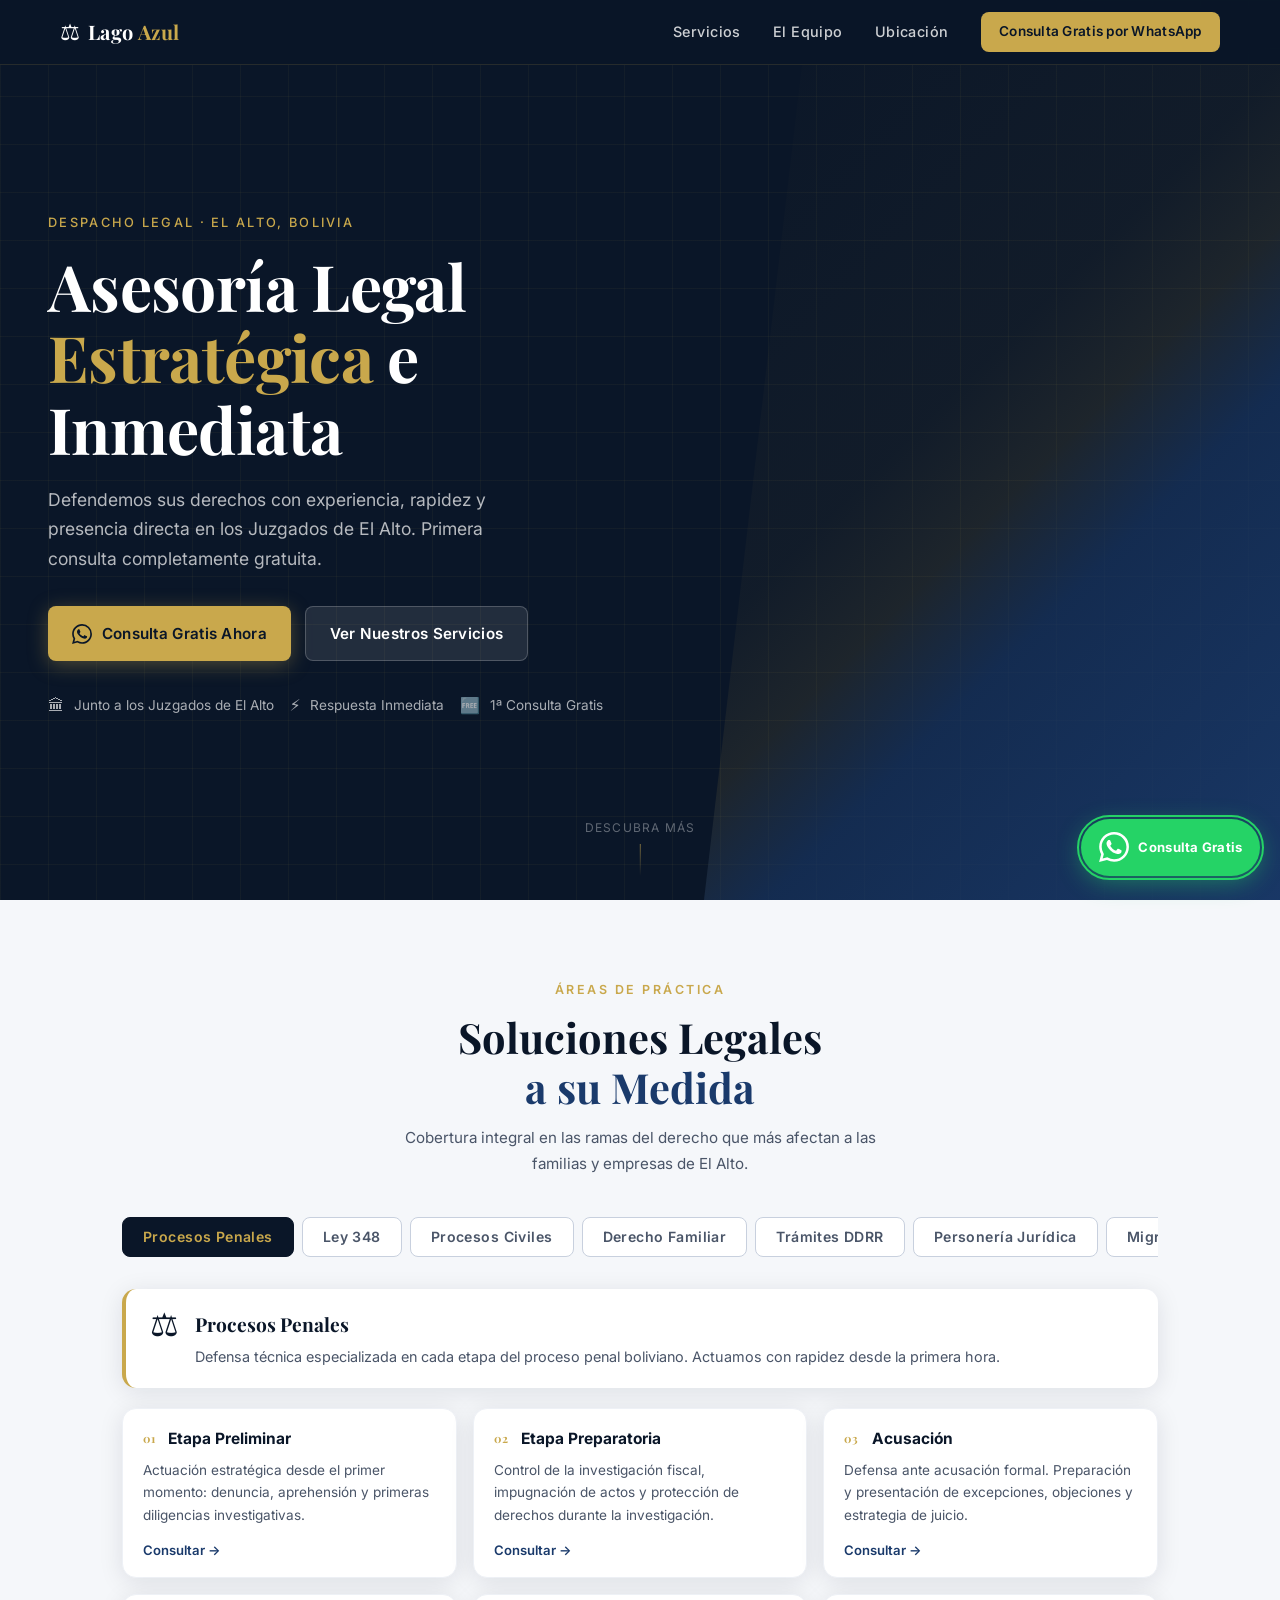
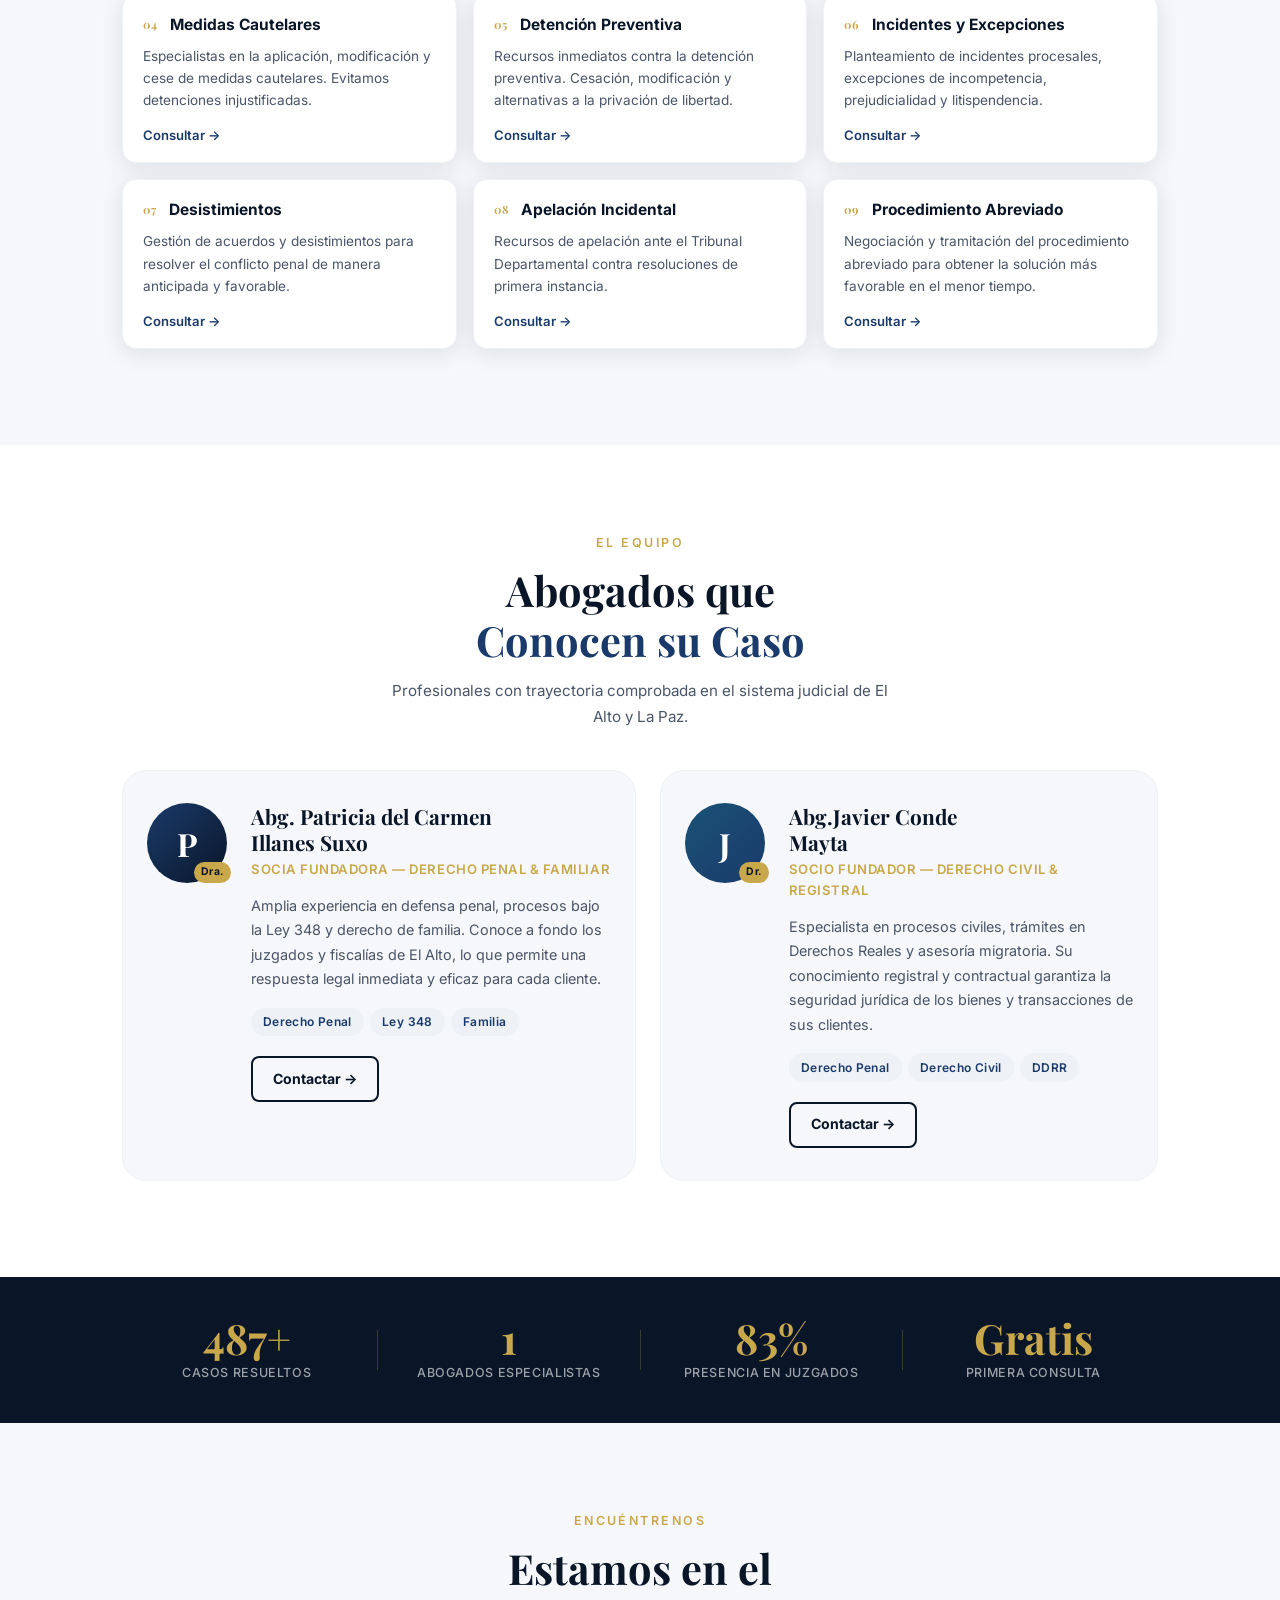
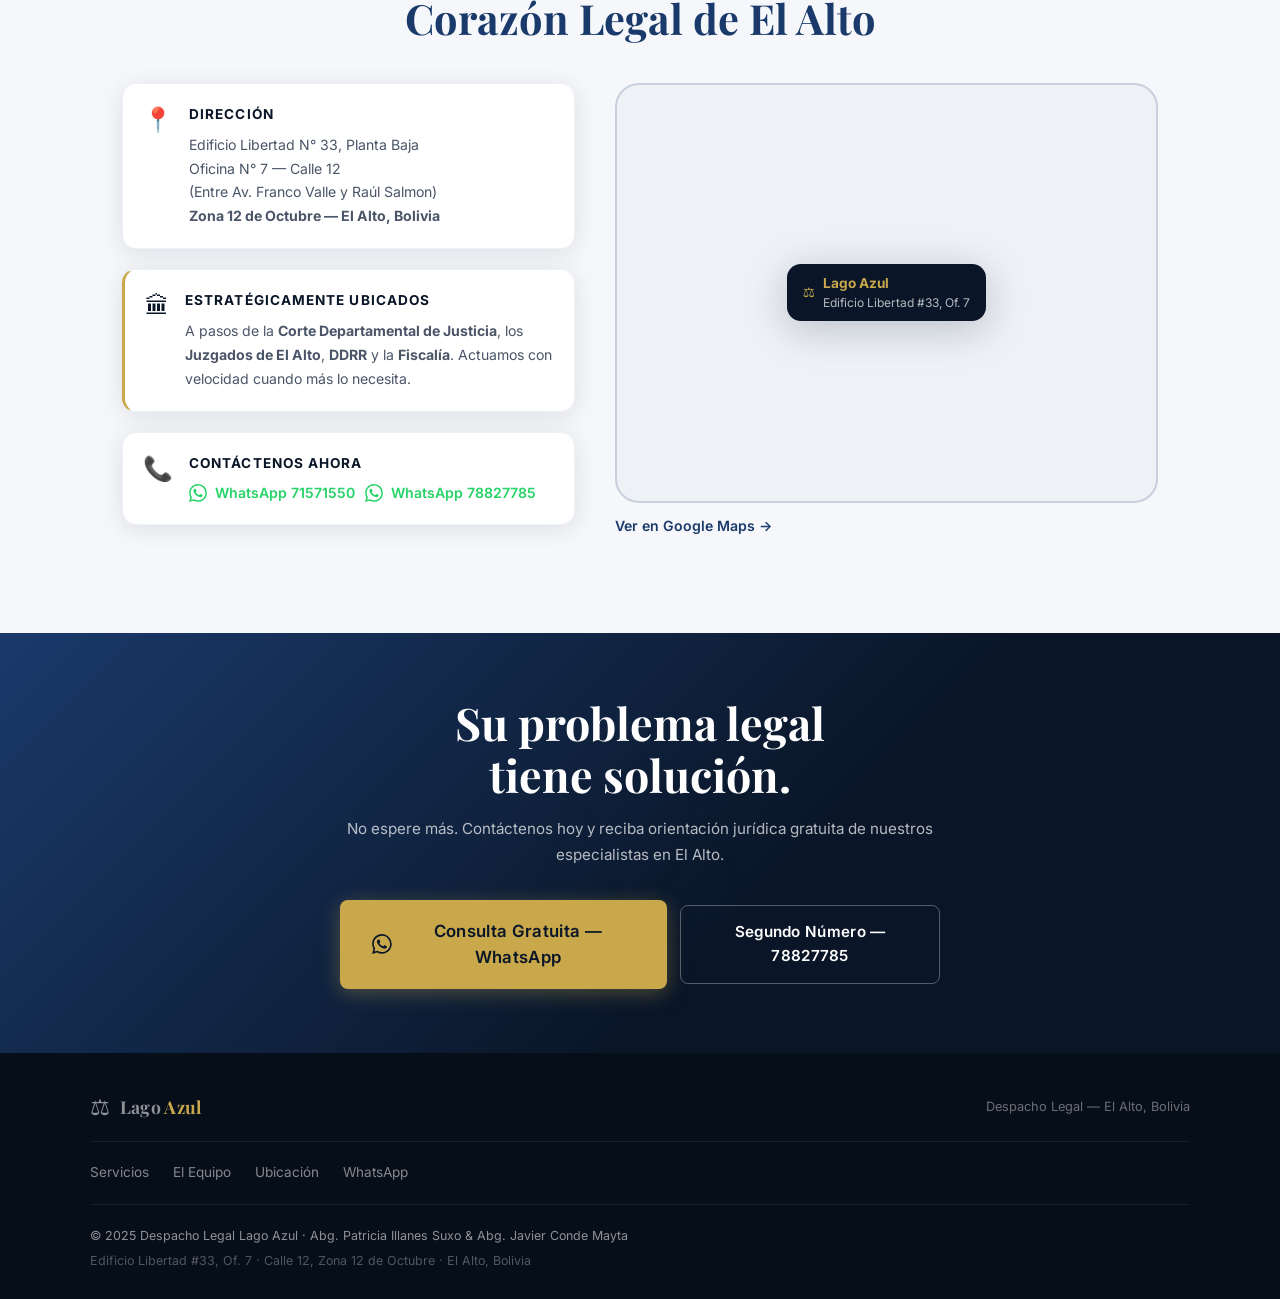
==== commit f92e0ed7: "abgs" ====
--- a/index.html
+++ b/index.html
@@ -392,7 +392,7 @@
             <div class="avatar-badge">Dra.</div>
           </div>
           <div class="team-info">
-            <h3>Patricia del Carmen<br/>Illanes Suxo</h3>
+            <h3>Abg. Patricia del Carmen<br/>Illanes Suxo</h3>
             <p class="team-role">Socia Fundadora — Derecho Penal &amp; Familiar</p>
             <p class="team-bio">Amplia experiencia en defensa penal, procesos bajo la Ley 348 y derecho de familia. Conoce a fondo los juzgados y fiscalías de El Alto, lo que permite una respuesta legal inmediata y eficaz para cada cliente.</p>
             <div class="team-tags">
@@ -410,7 +410,7 @@
             <div class="avatar-badge">Dr.</div>
           </div>
           <div class="team-info">
-            <h3>Javier Conde<br/>Mayta</h3>
+            <h3> Abg.Javier Conde<br/>Mayta</h3>
             <p class="team-role">Socio Fundador — Derecho Civil &amp; Registral</p>
             <p class="team-bio">Especialista en procesos civiles, trámites en Derechos Reales y asesoría migratoria. Su conocimiento registral y contractual garantiza la seguridad jurídica de los bienes y transacciones de sus clientes.</p>
             <div class="team-tags">
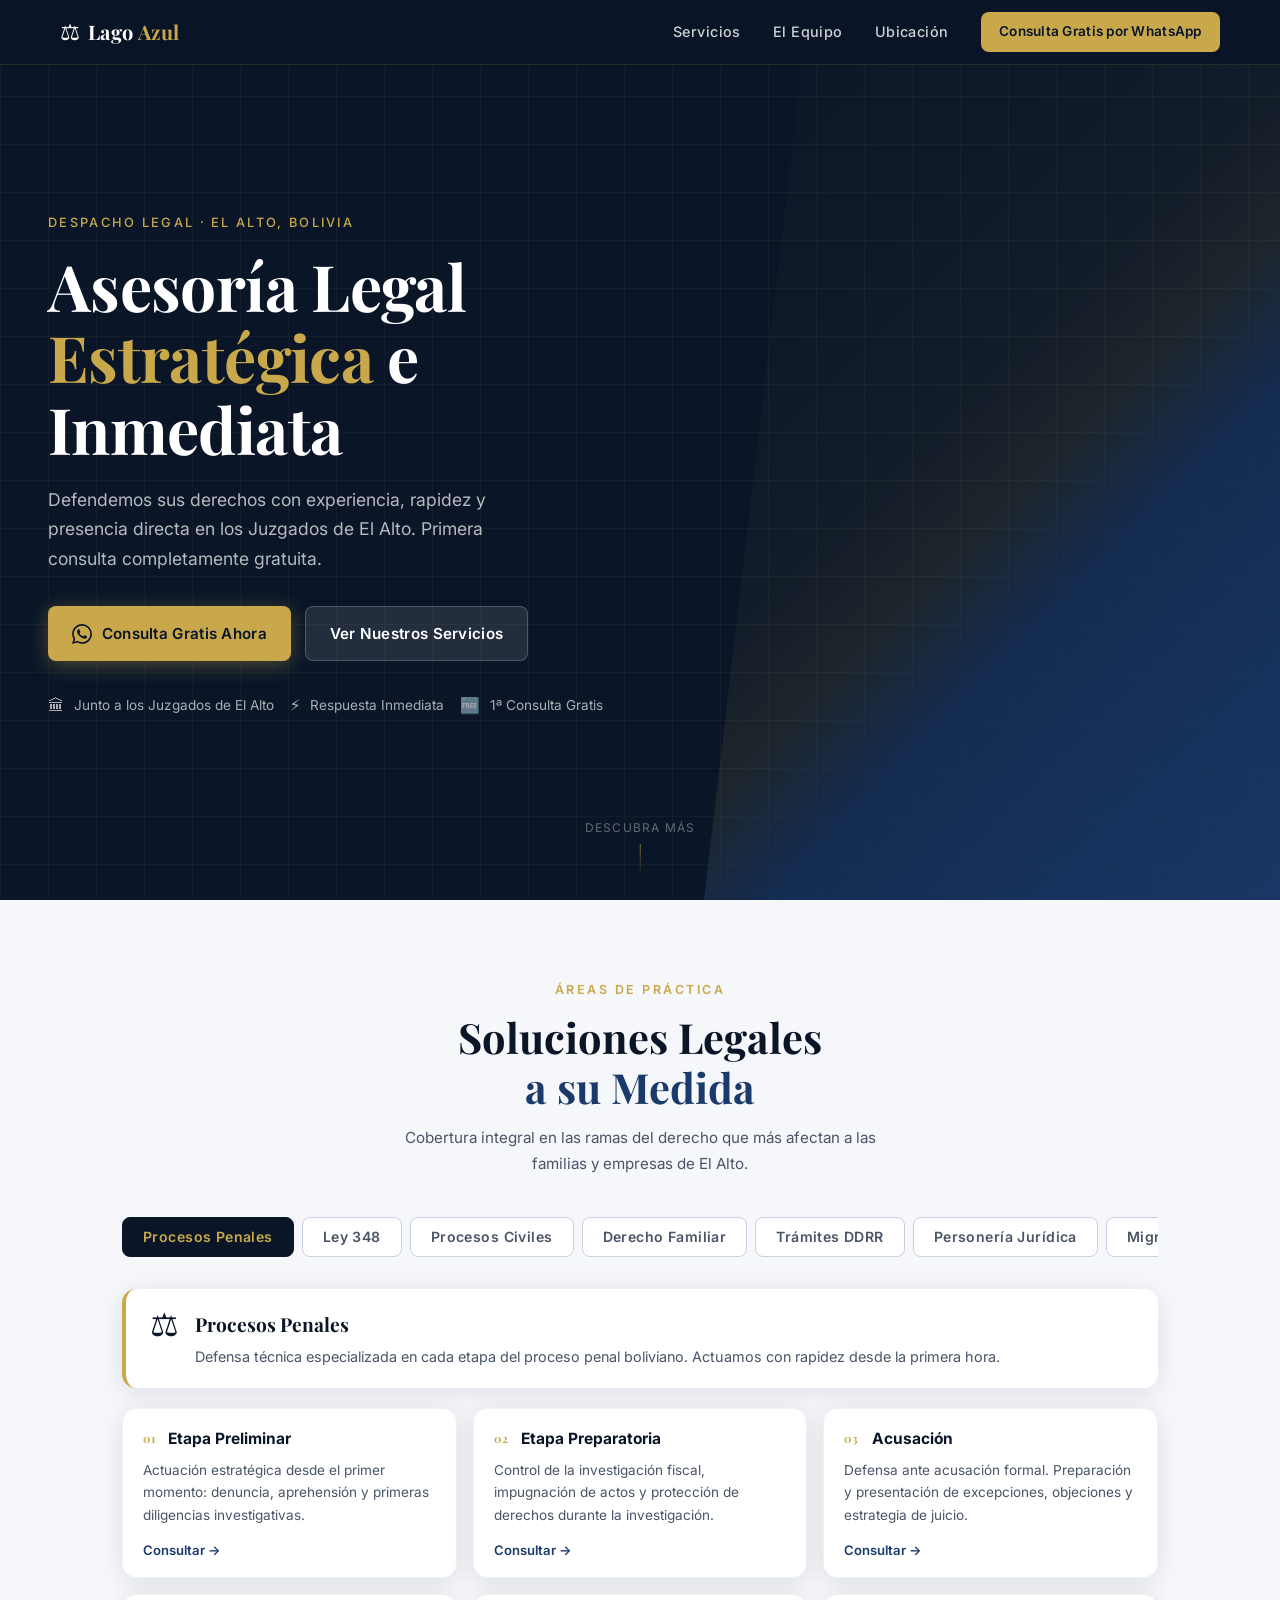
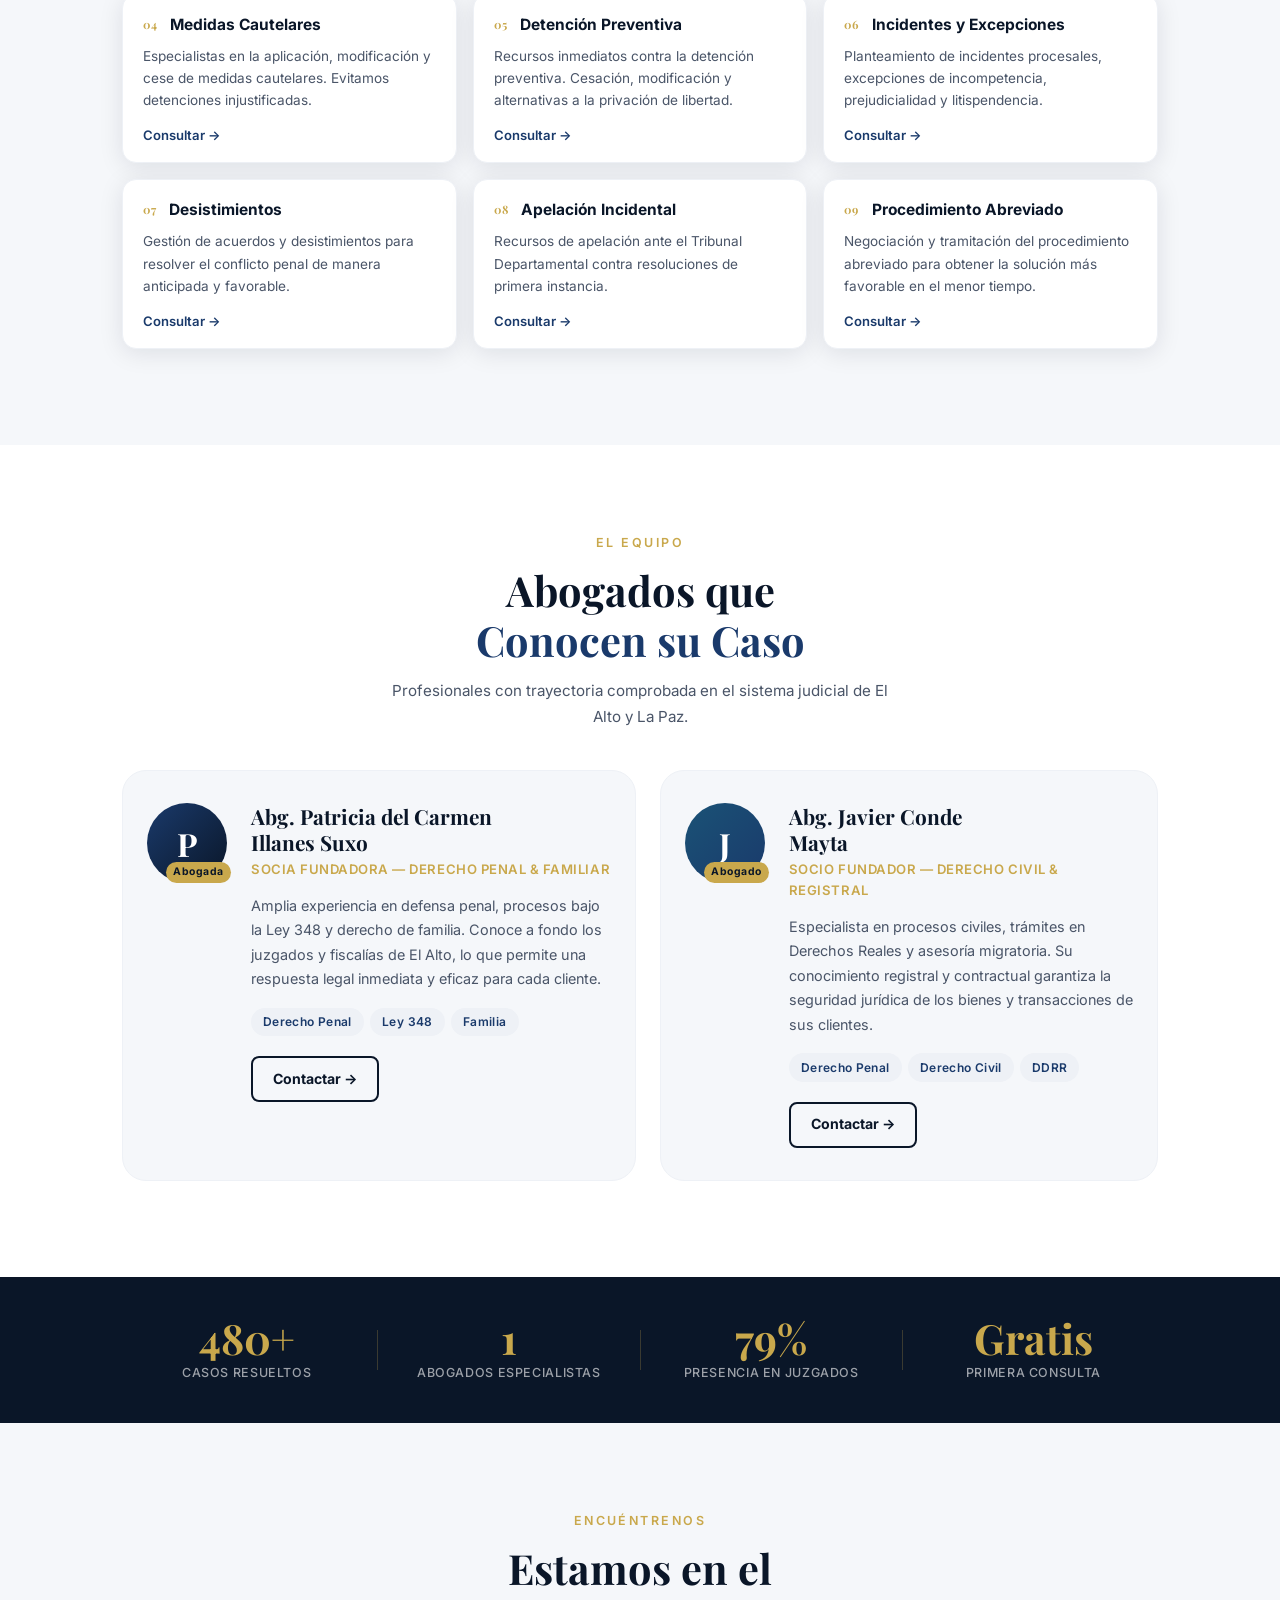
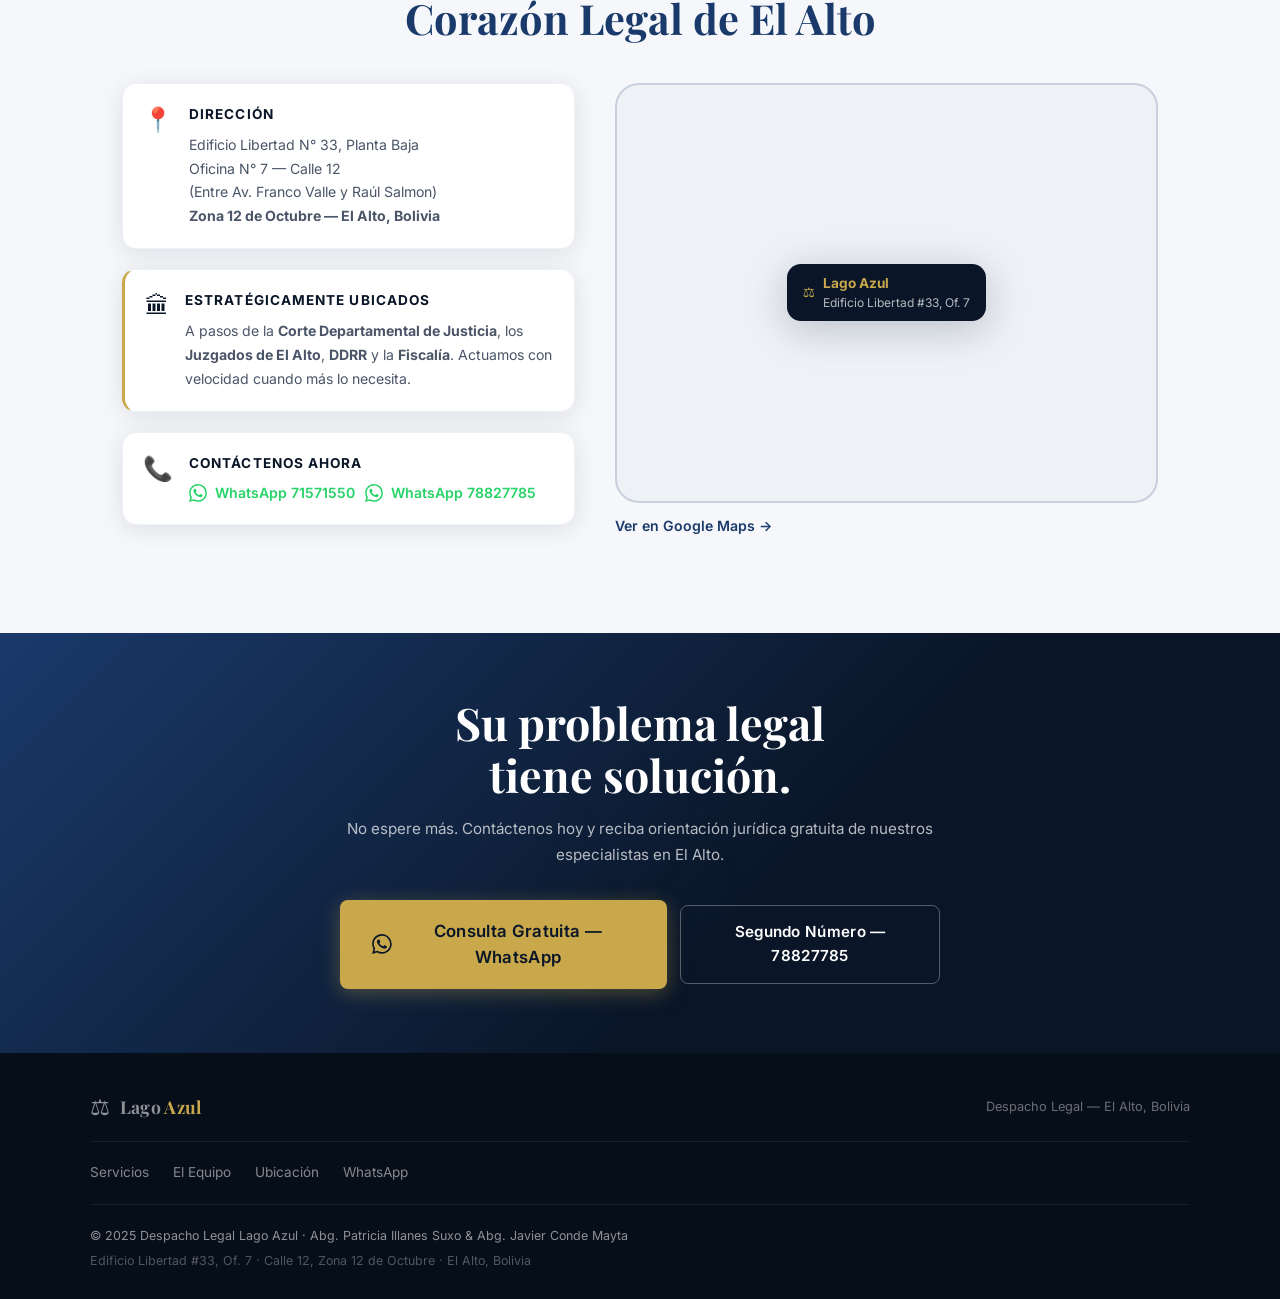
==== commit 02027569: "nombres" ====
--- a/index.html
+++ b/index.html
@@ -389,7 +389,7 @@
         <div class="team-card">
           <div class="team-avatar">
             <div class="avatar-circle avatar-f">P</div>
-            <div class="avatar-badge">Dra.</div>
+            <div class="avatar-badge">Abogada</div>
           </div>
           <div class="team-info">
             <h3>Abg. Patricia del Carmen<br/>Illanes Suxo</h3>
@@ -407,10 +407,10 @@
         <div class="team-card">
           <div class="team-avatar">
             <div class="avatar-circle avatar-m">J</div>
-            <div class="avatar-badge">Dr.</div>
+            <div class="avatar-badge">Abogado</div>
           </div>
           <div class="team-info">
-            <h3> Abg.Javier Conde<br/>Mayta</h3>
+            <h3> Abg. Javier Conde<br/>Mayta</h3>
             <p class="team-role">Socio Fundador — Derecho Civil &amp; Registral</p>
             <p class="team-bio">Especialista en procesos civiles, trámites en Derechos Reales y asesoría migratoria. Su conocimiento registral y contractual garantiza la seguridad jurídica de los bienes y transacciones de sus clientes.</p>
             <div class="team-tags">
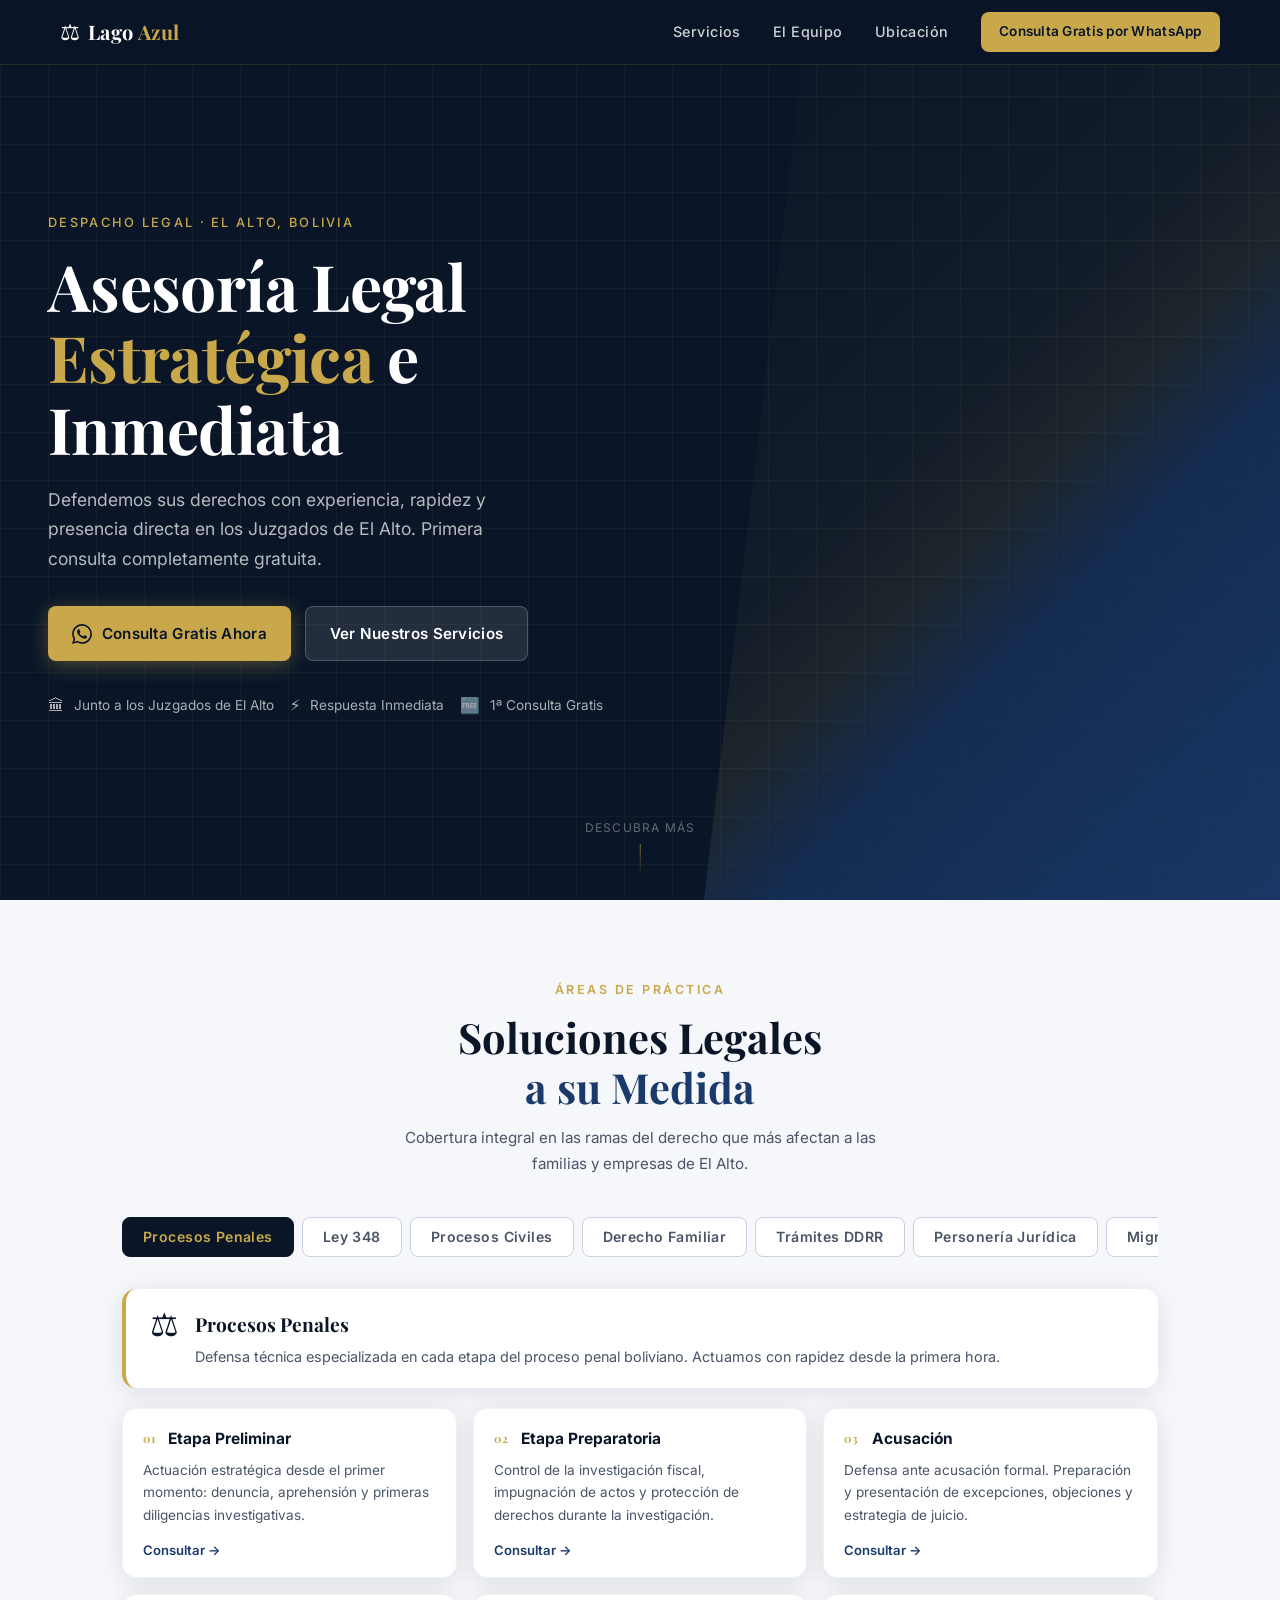
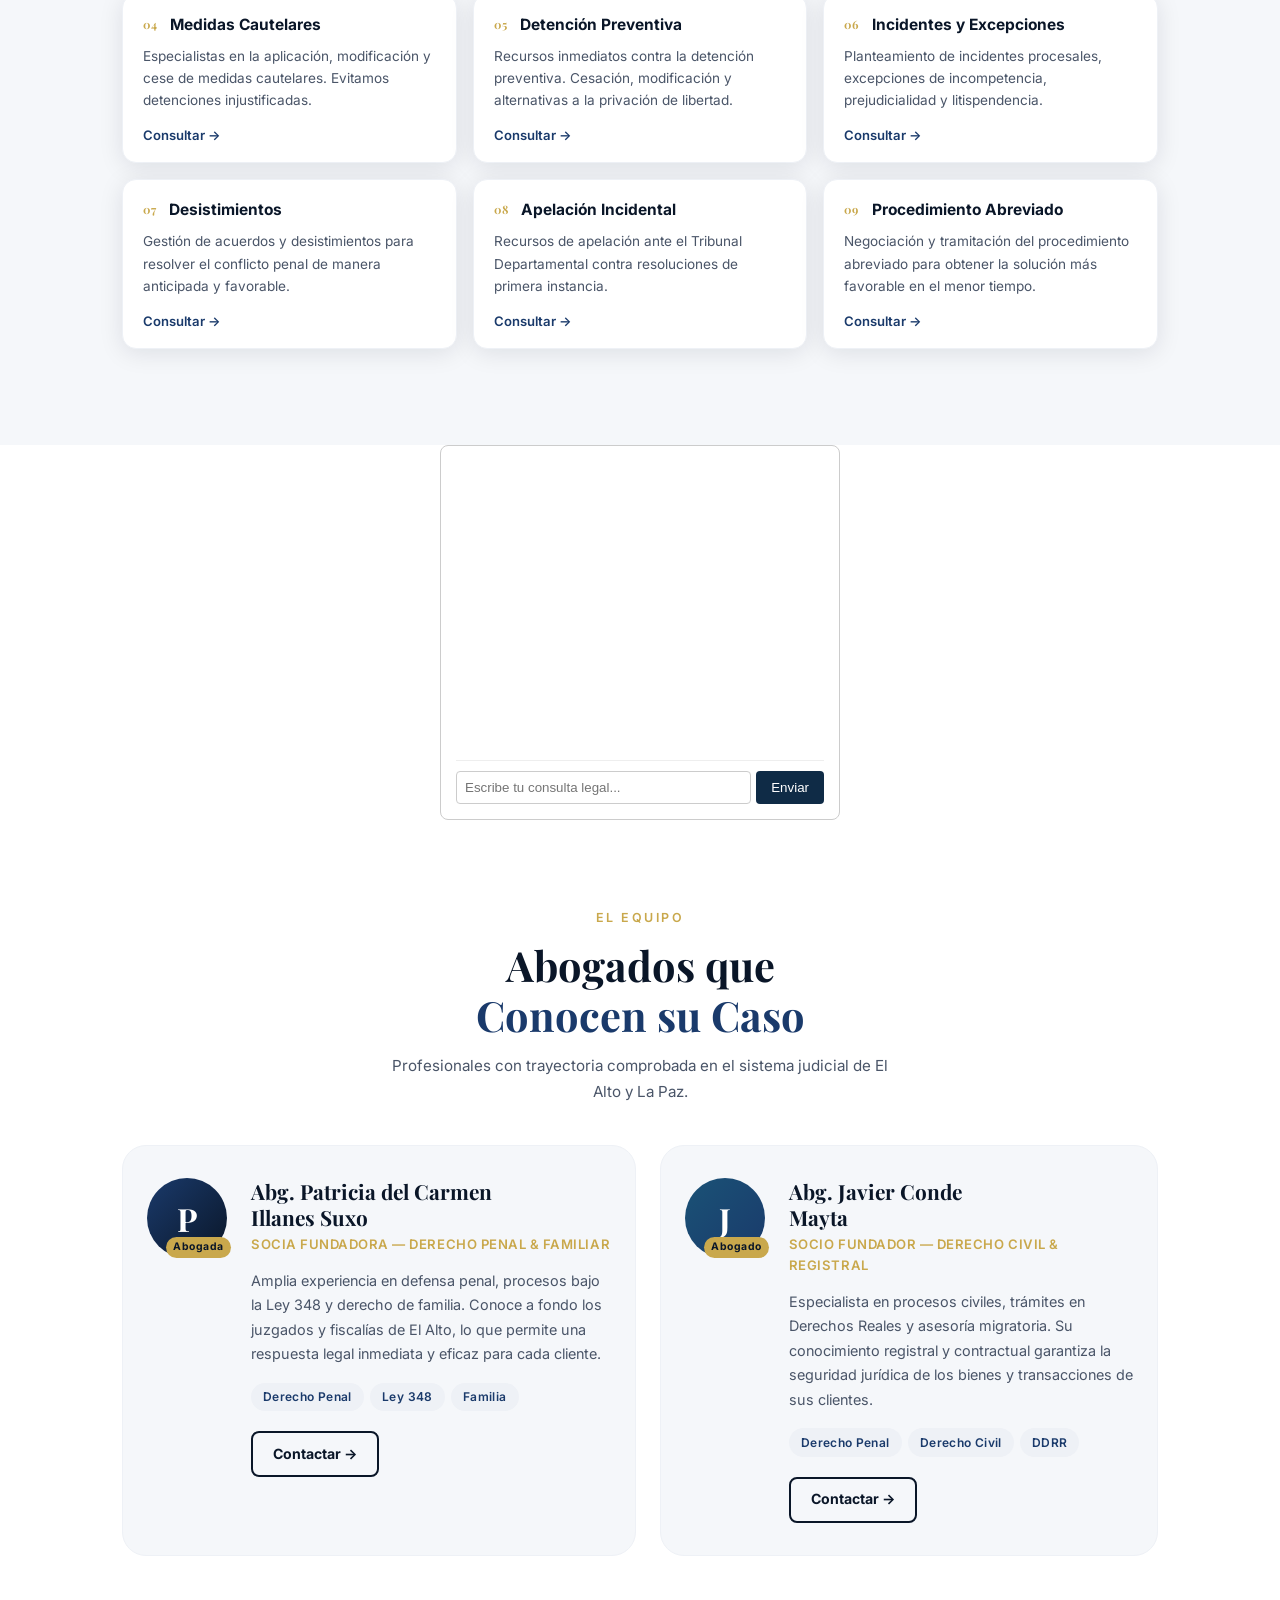
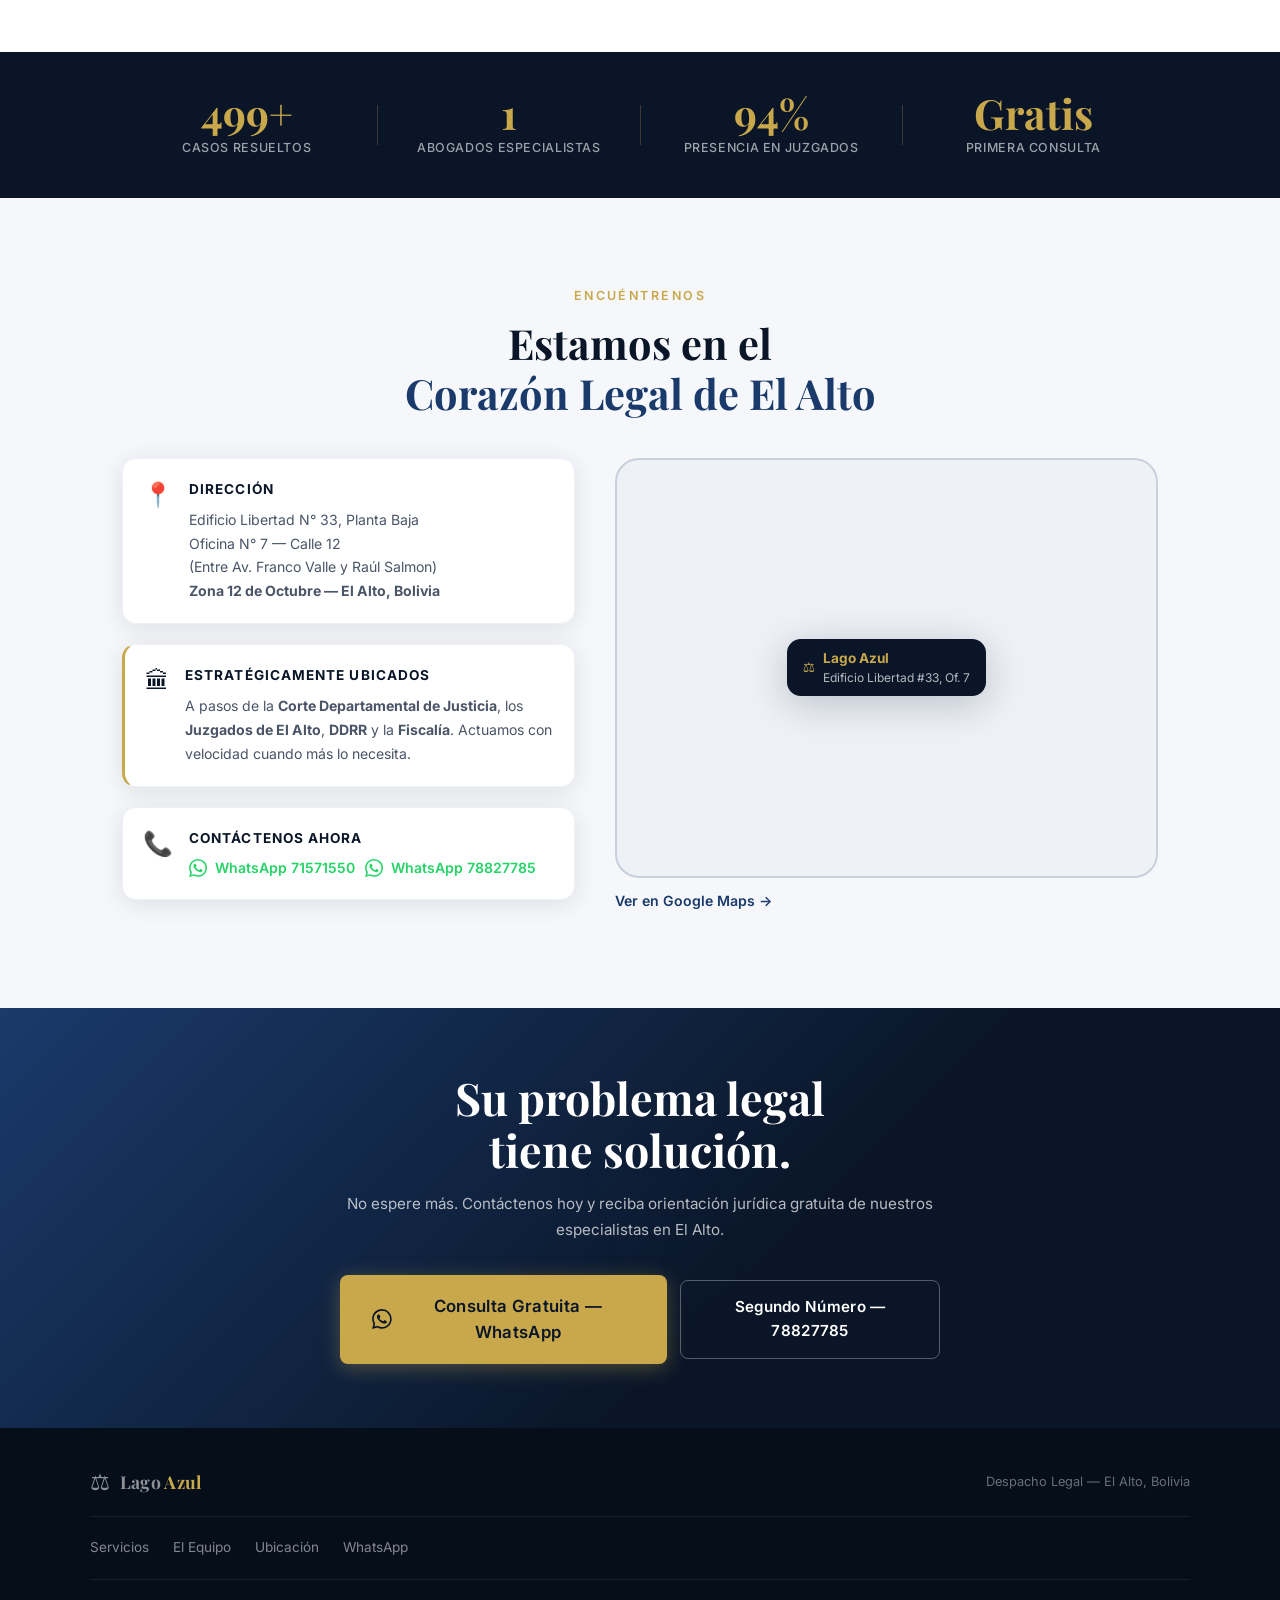
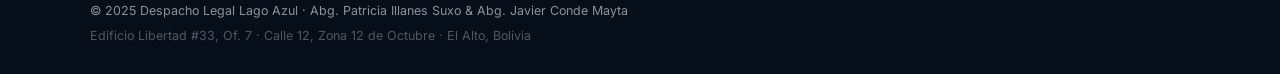
==== commit e3974d5f: "Configurar CORS y limpiar backend para conexion web" ====
--- a/index.html
+++ b/index.html
@@ -374,6 +374,52 @@
       </div><!-- /tabs-wrapper -->
     </div>
   </section>
+  <div id="chat-container" style="max-width: 400px; margin: auto; font-family: sans-serif; border: 1px solid #ccc; border-radius: 8px; padding: 15px;">
+    <div id="chat-messages" style="height: 300px; overflow-y: scroll; border-bottom: 1px solid #eee; margin-bottom: 10px; padding: 5px;"></div>
+    
+    <div style="display: flex; gap: 5px;">
+        <input type="text" id="user-input" placeholder="Escribe tu consulta legal..." style="flex: 1; padding: 8px; border: 1px solid #ccc; border-radius: 4px;">
+        <button onclick="enviarMensaje()" style="padding: 8px 15px; background: #0f2b46; color: white; border: none; border-radius: 4px; cursor: pointer;">Enviar</button>
+    </div>
+</div>
+
+<script>
+async function enviarMensaje() {
+    const inputField = document.getElementById('user-input');
+    const messagesDiv = document.getElementById('chat-messages');
+    const mensajeTexto = inputField.value.trim();
+
+    if (!mensajeTexto) return;
+
+    // Mostrar mensaje del usuario en pantalla
+    messagesDiv.innerHTML += `<div style="margin: 5px 0; text-align: right;"><b>Tú:</b> ${mensajeTexto}</div>`;
+    inputField.value = '';
+    messagesDiv.scrollTop = messagesDiv.scrollHeight;
+
+    try {
+        // Petición POST a tu FastAPI local
+        const response = await fetch('http://127.0.0.1:8000/chat', {
+            method: 'POST',
+            headers: {
+                'Content-Type': 'application/json'
+            },
+            body: JSON.stringify({
+                session_id: "usuario_web_1",
+                message: mensajeTexto
+            })
+        });
+
+        const data = await response.json();
+
+        // Mostrar respuesta de la IA en pantalla
+        messagesDiv.innerHTML += `<div style="margin: 5px 0; text-align: left; color: #0f2b46;"><b>Lago Azul AI:</b> ${data.response || data.message || JSON.stringify(data)}</div>`;
+        messagesDiv.scrollTop = messagesDiv.scrollHeight;
+
+    } catch (error) {
+        messagesDiv.innerHTML += `<div style="margin: 5px 0; color: red;">Error al conectar con el servidor.</div>`;
+    }
+}
+</script>
   <!-- ═══════════════════════════════════════════
        EQUIPO
   ═══════════════════════════════════════════ -->
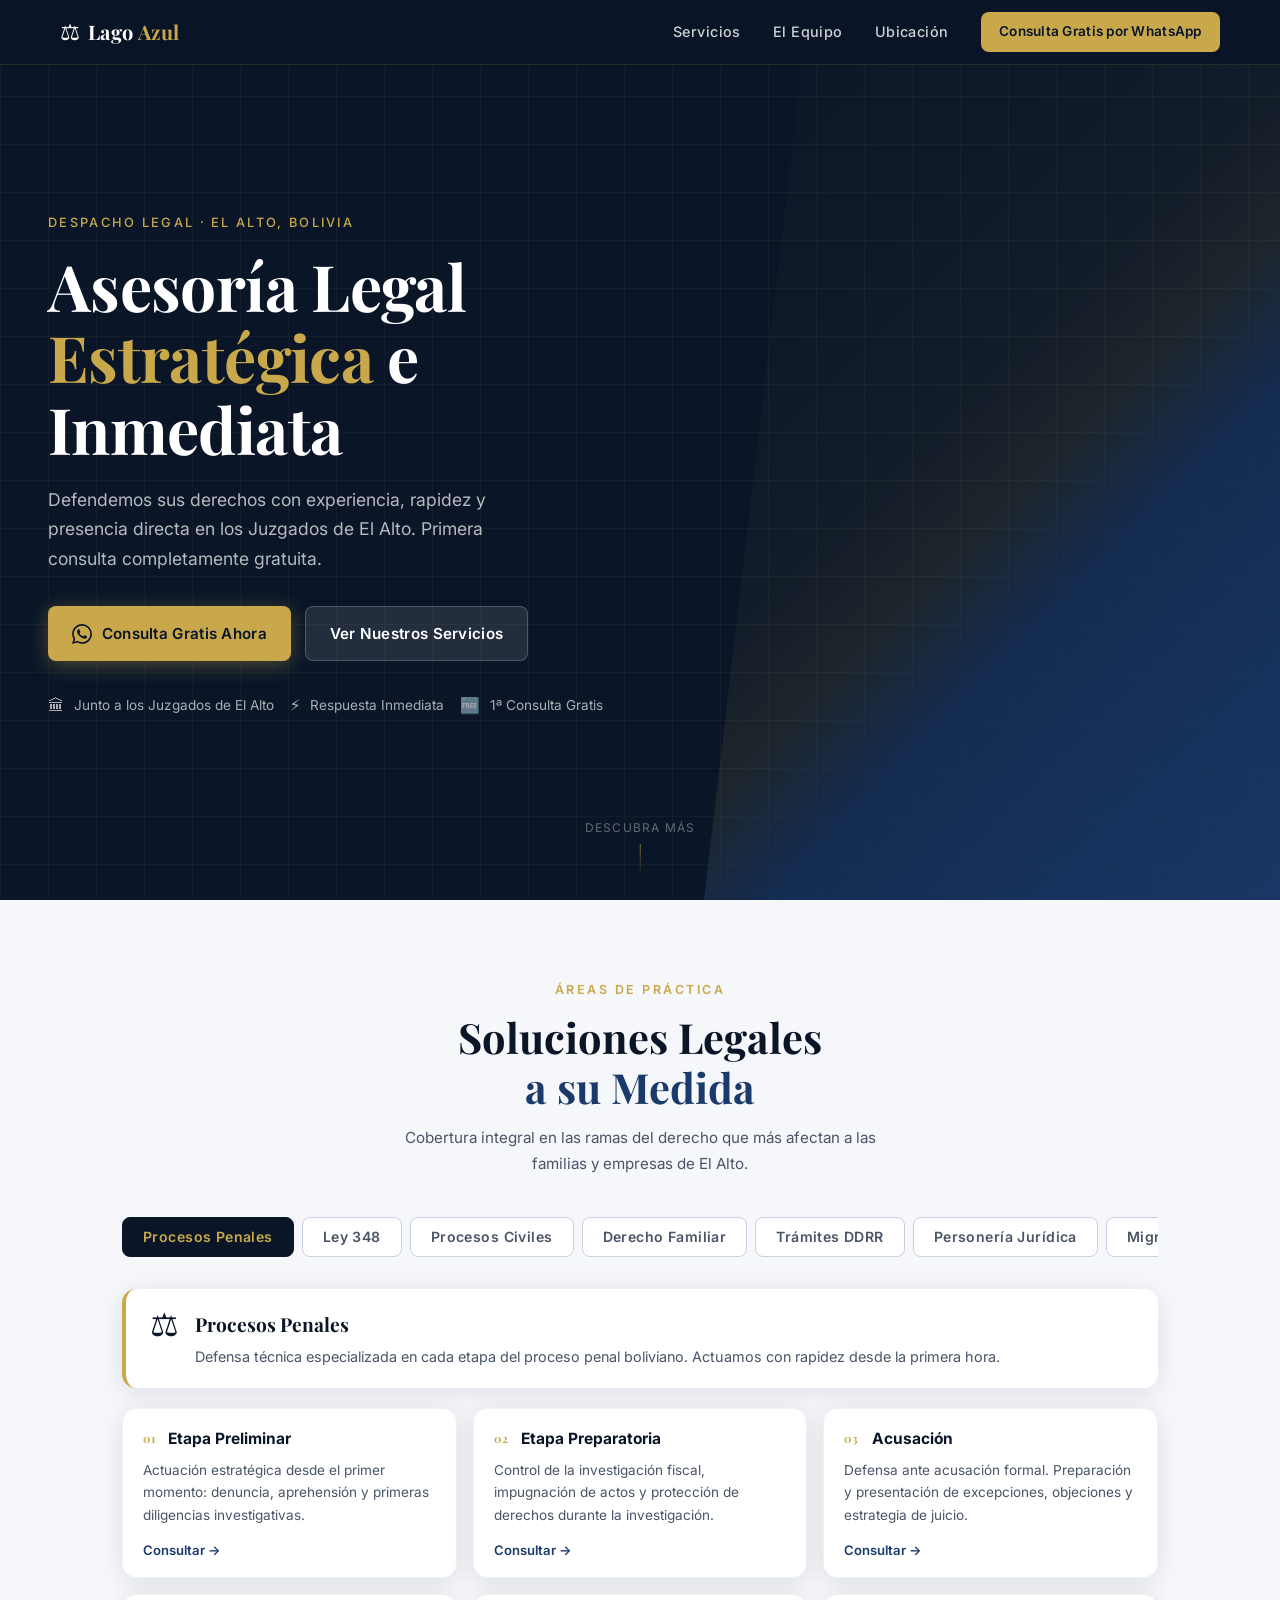
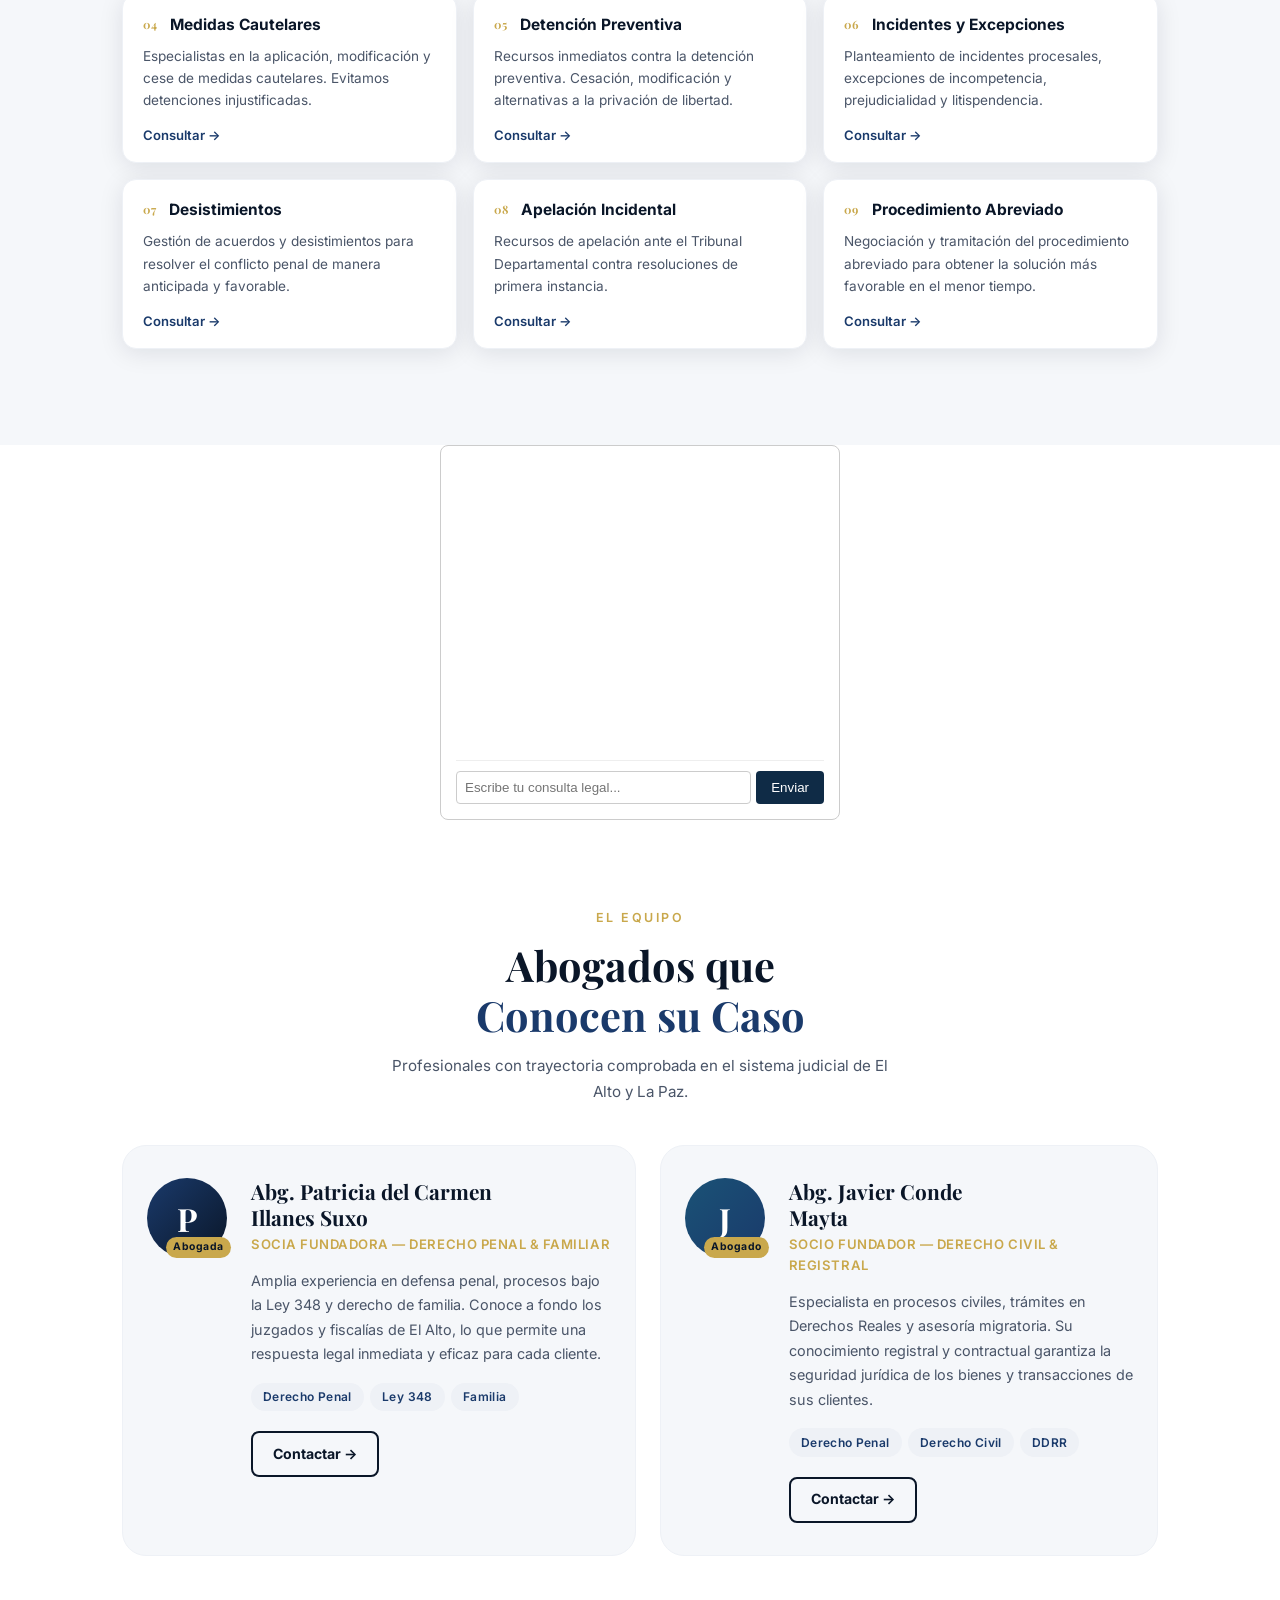
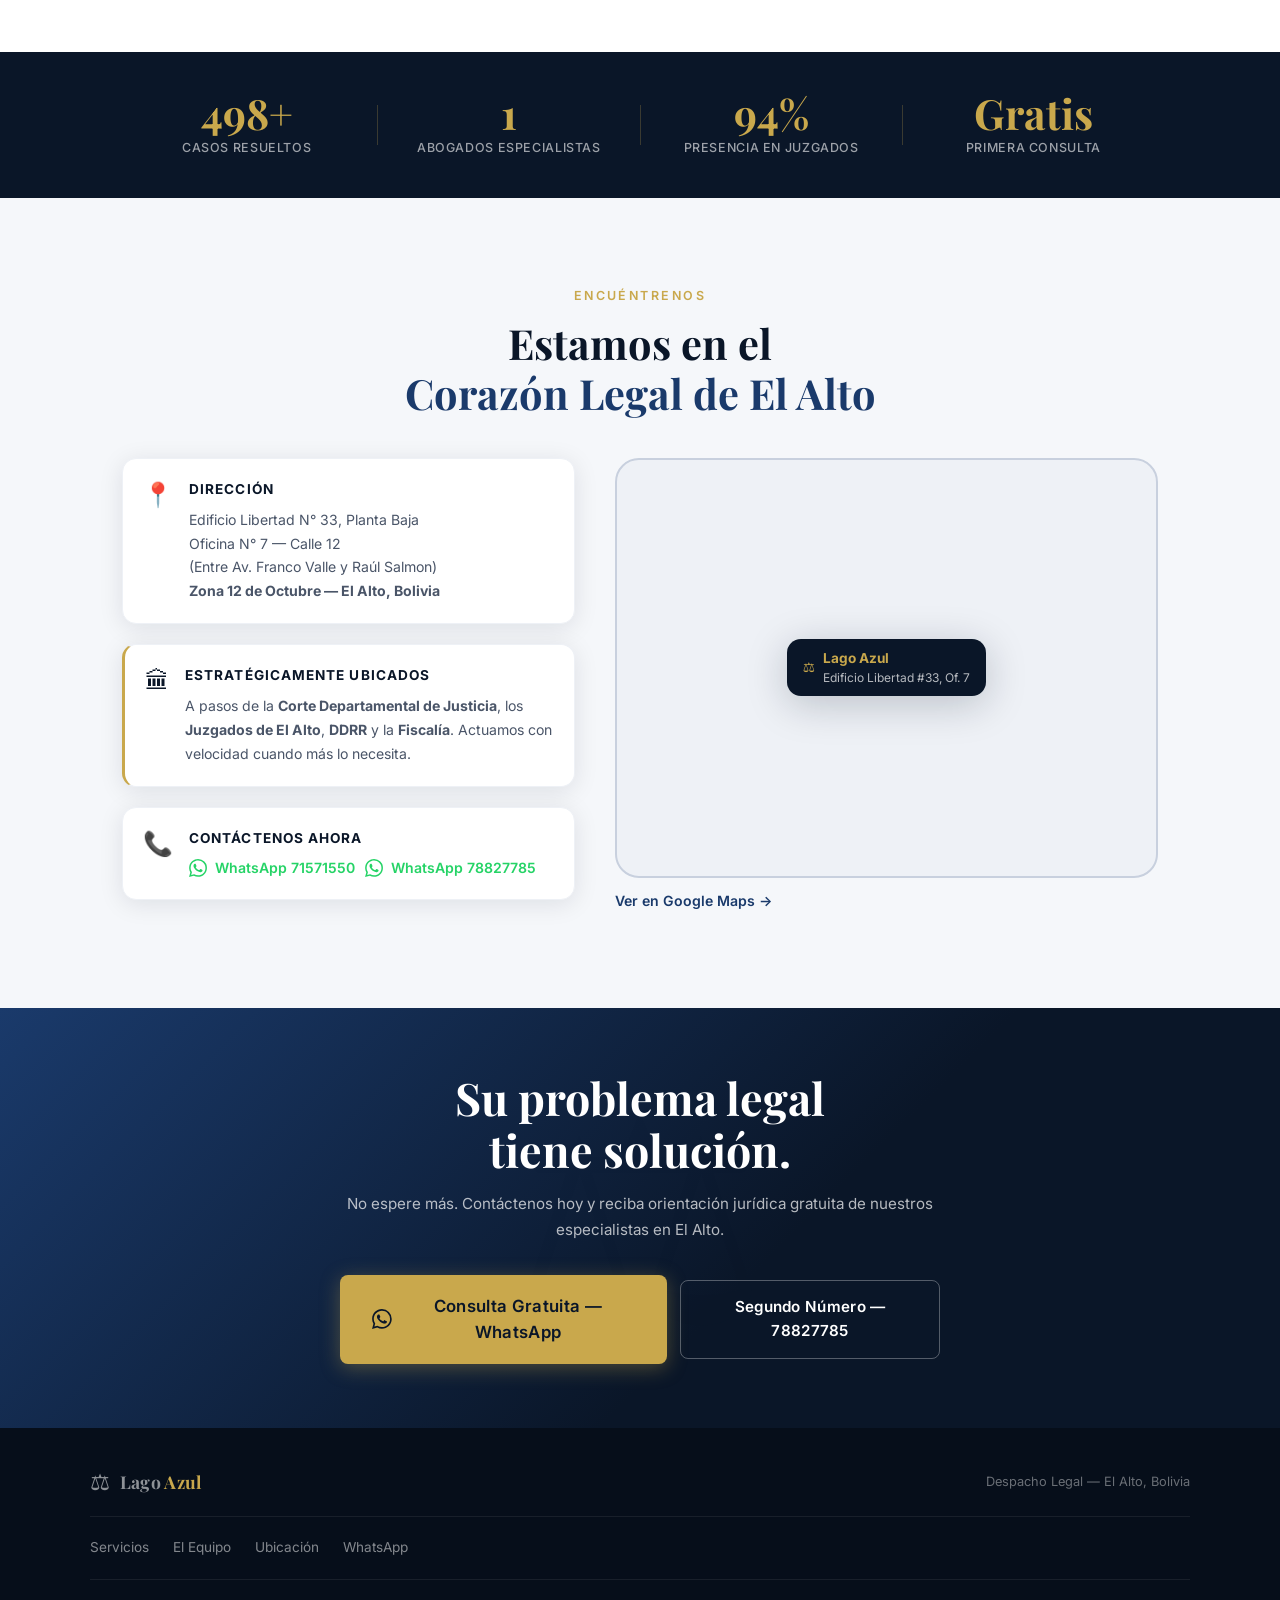
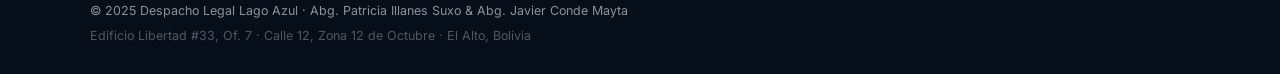
==== commit 24fe04ba: "arregloo" ====
--- a/index.html
+++ b/index.html
@@ -418,7 +418,20 @@
     } catch (error) {
         messagesDiv.innerHTML += `<div style="margin: 5px 0; color: red;">Error al conectar con el servidor.</div>`;
     }
-}
+}<!-- Contenedor principal del chat -->
+<div style="max-width: 400px; margin: 20px auto; font-family: sans-serif; border: 1px solid #ccc; border-radius: 8px; padding: 15px; background: #fff;">
+    
+    <!-- Caja donde se muestran los mensajes con id="chat" -->
+    <div id="chat" style="height: 300px; overflow-y: auto; border-bottom: 1px solid #eee; margin-bottom: 10px; padding: 5px; display: flex; flex-direction: column; gap: 8px;">
+    </div>
+    
+    <!-- Fila de entrada con id="mensaje" -->
+    <div style="display: flex; gap: 5px;">
+        <input type="text" id="mensaje" placeholder="Escribe tu consulta legal..." style="flex: 1; padding: 8px; border: 1px solid #ccc; border-radius: 4px;" onkeypress="if(event.key === 'Enter') enviarMensaje();">
+        <button onclick="enviarMensaje()" style="padding: 8px 15px; background: #0f2b46; color: white; border: none; border-radius: 4px; cursor: pointer;">Enviar</button>
+    </div>
+
+</div>
 </script>
   <!-- ═══════════════════════════════════════════
        EQUIPO
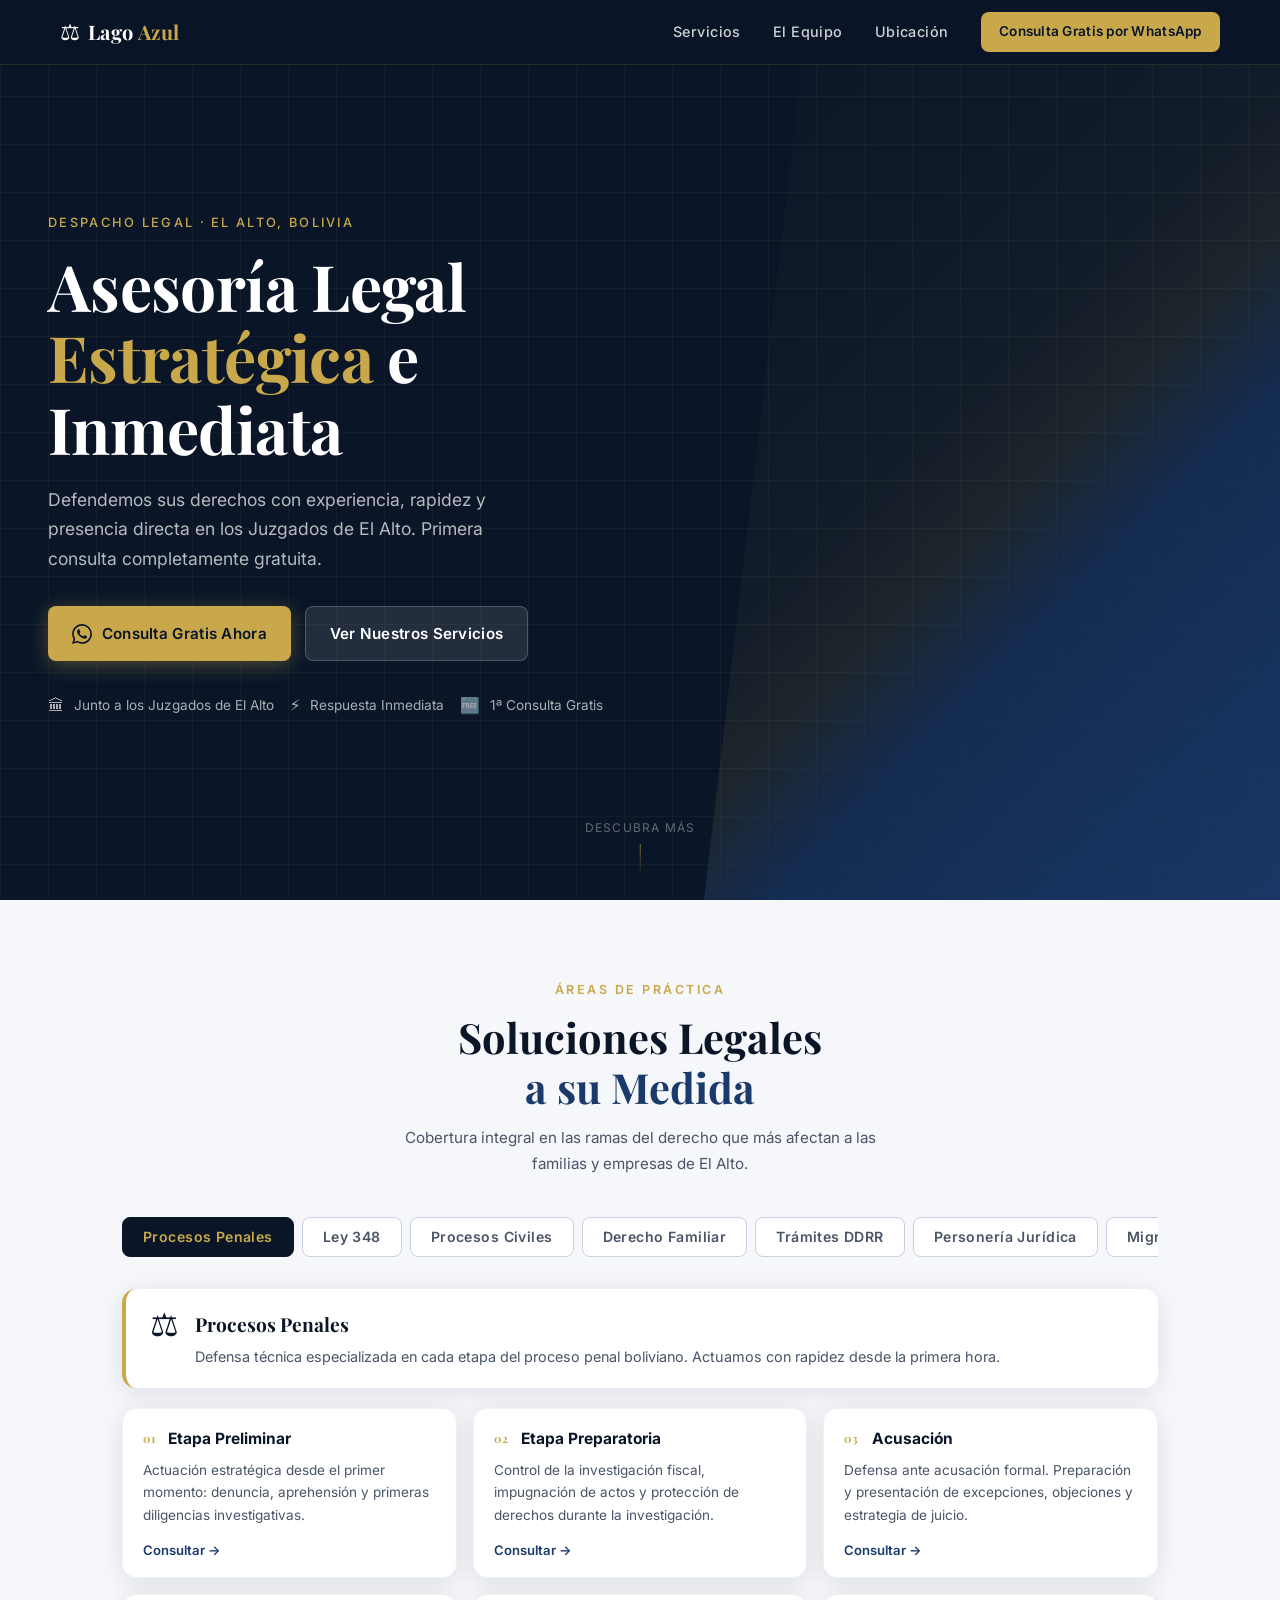
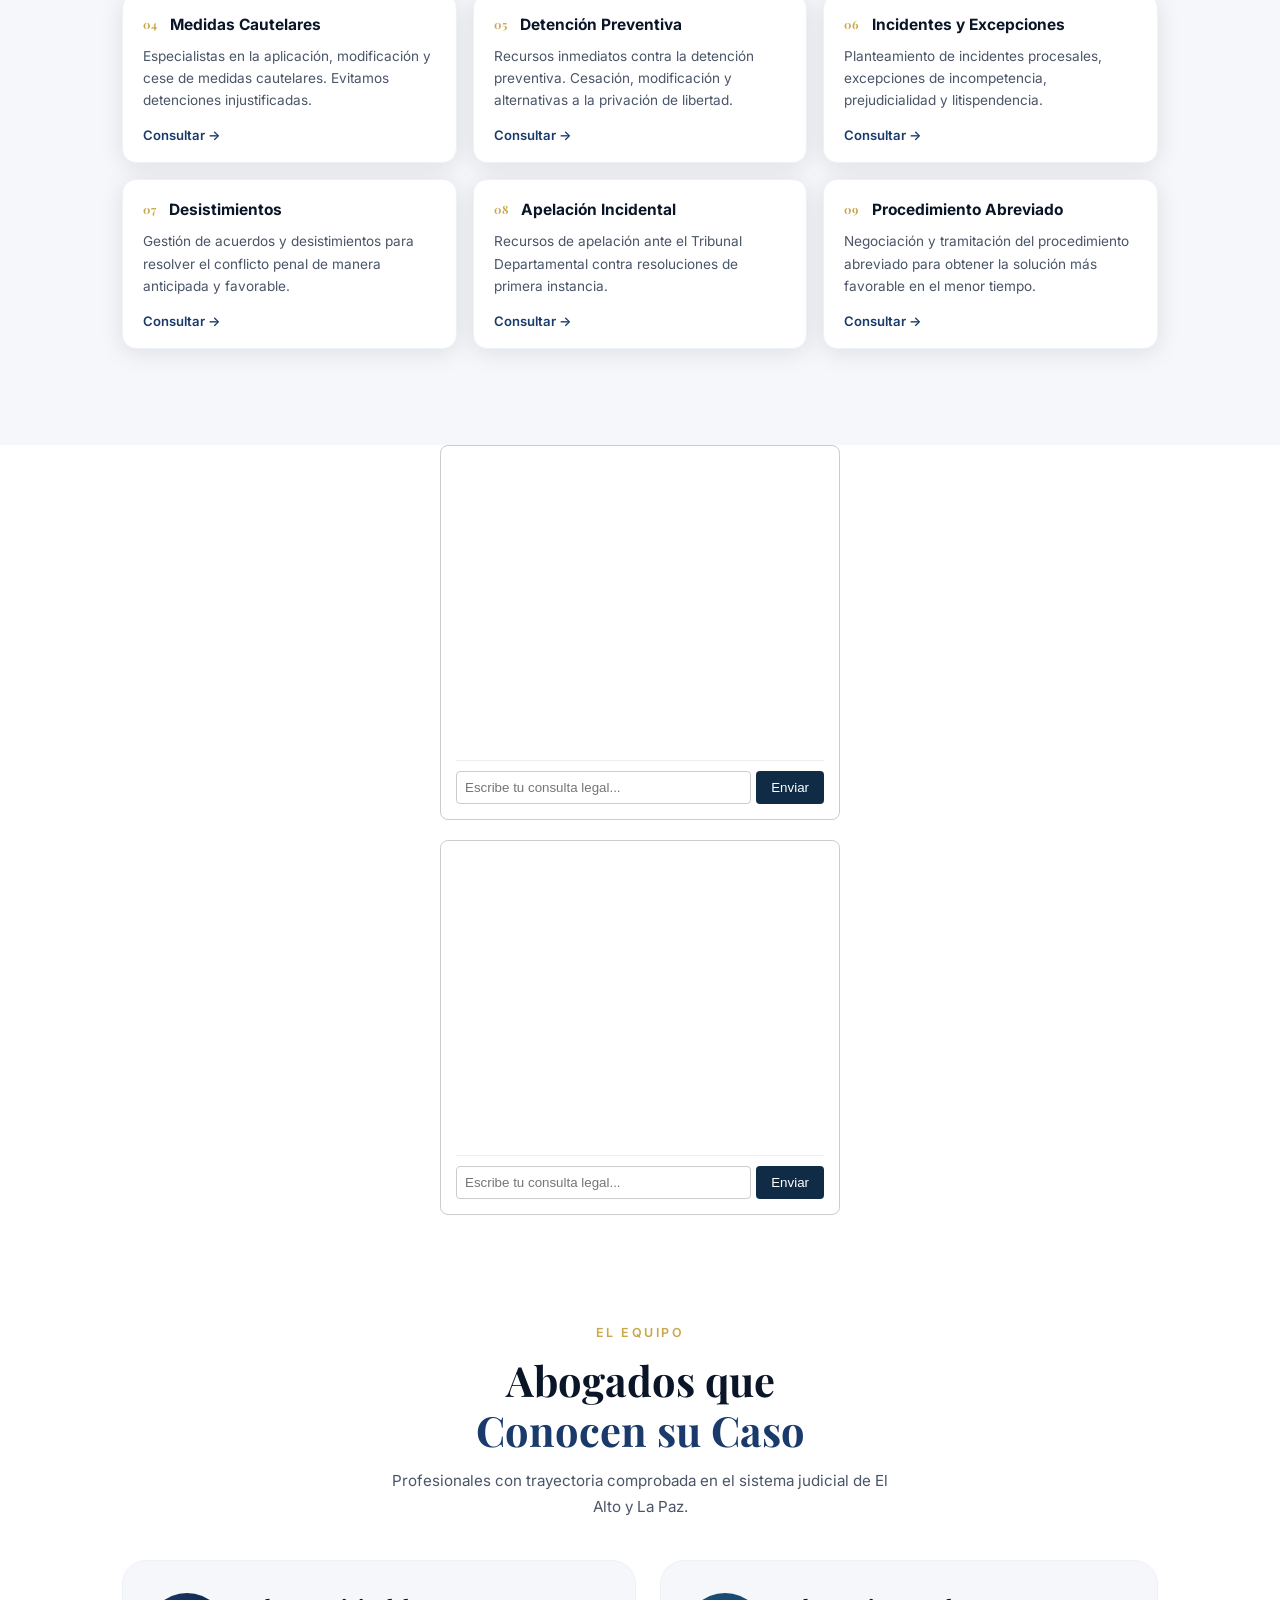
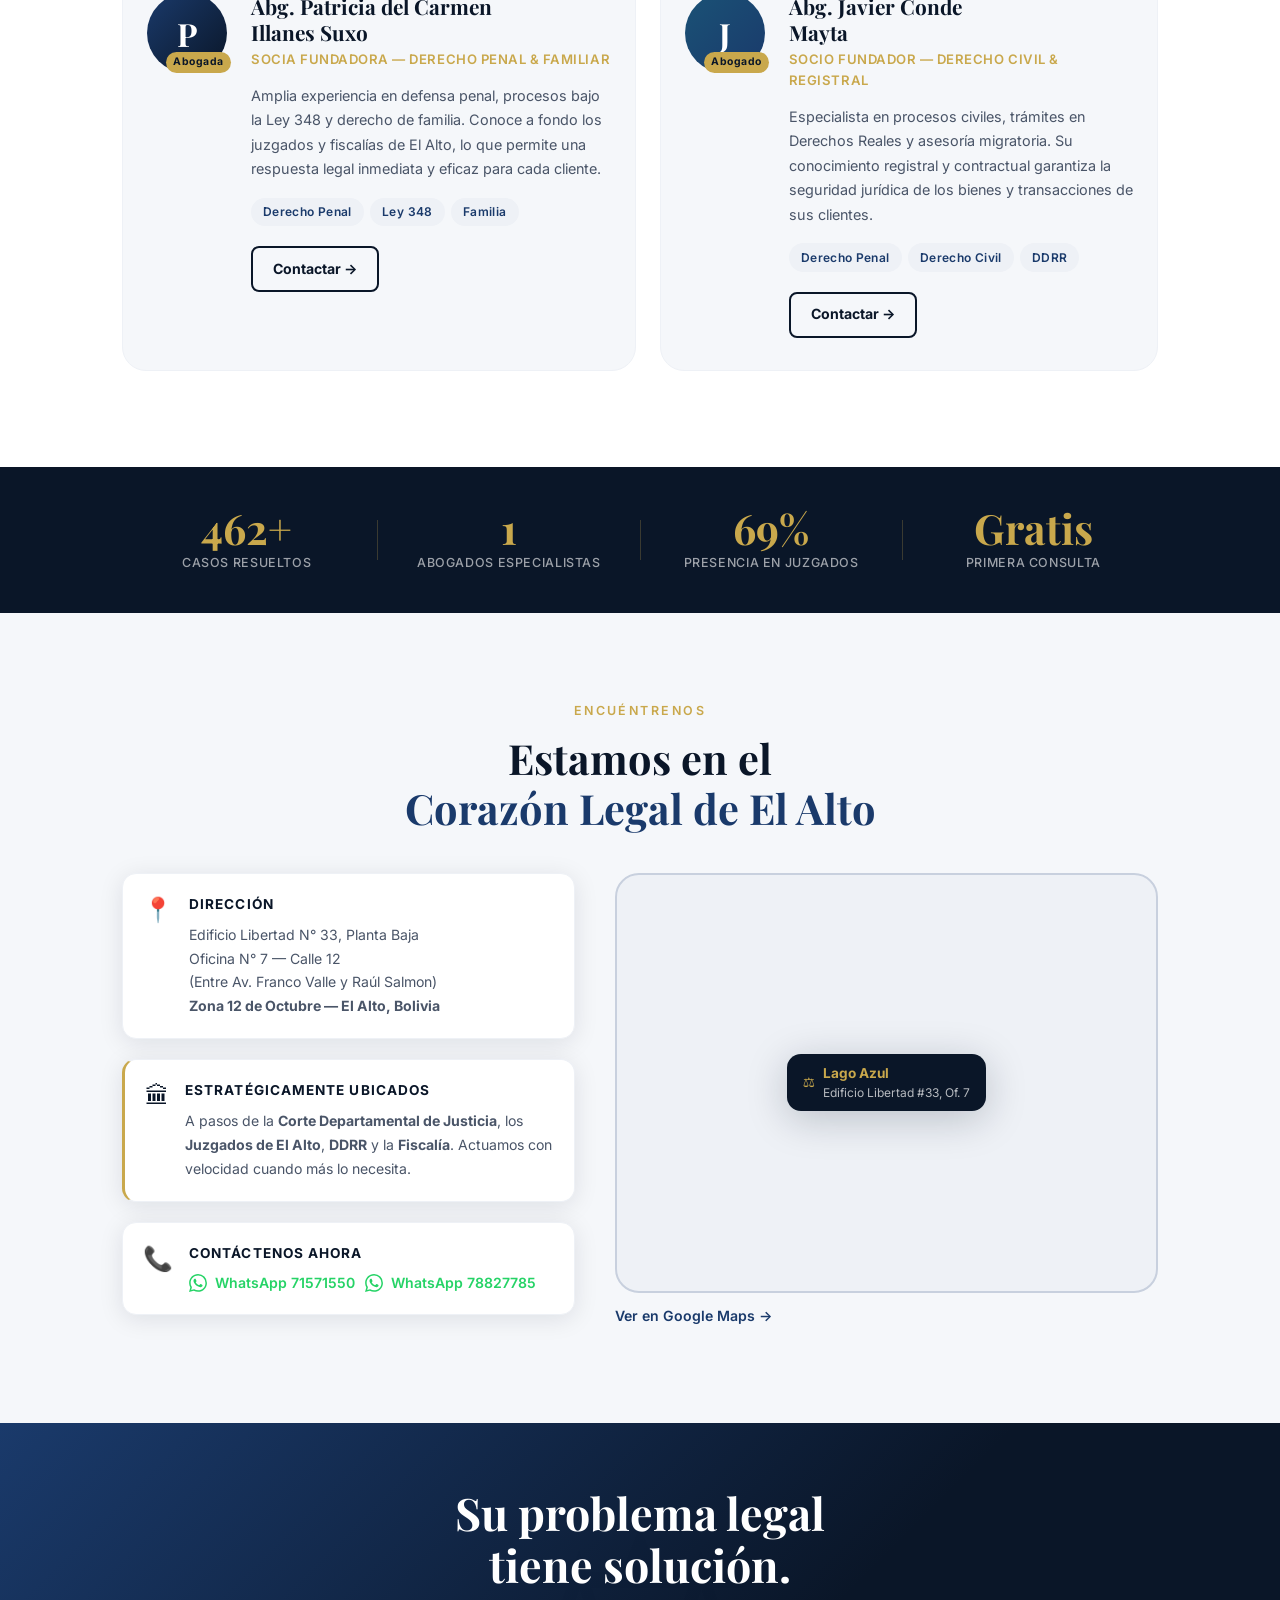
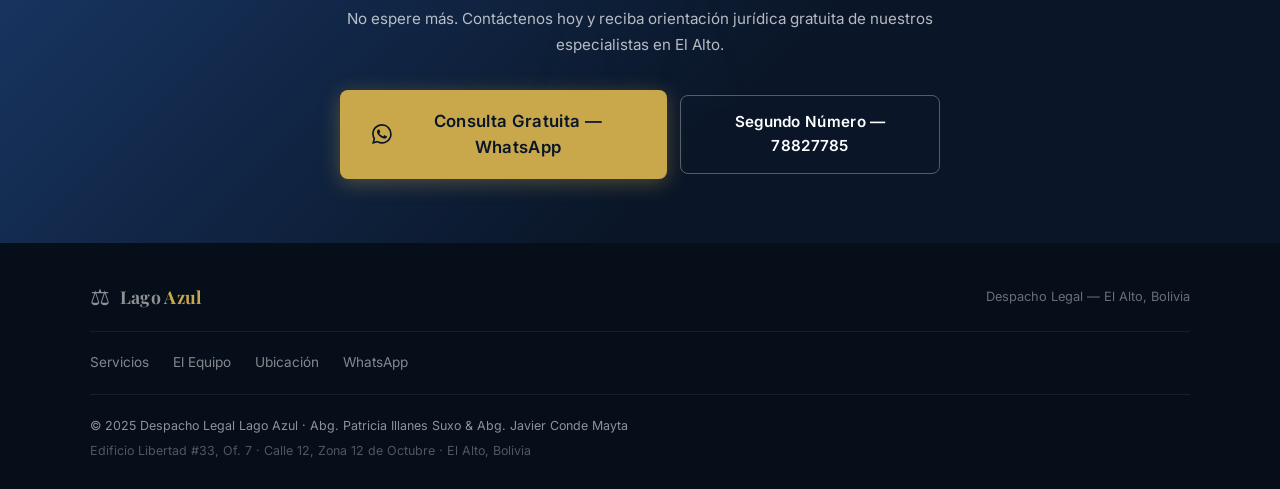
==== commit e72a3c24: "arreglo2" ====
--- a/index.html
+++ b/index.html
@@ -383,12 +383,28 @@
     </div>
 </div>
 
+<!-- Contenedor principal del chat -->
+<div style="max-width: 400px; margin: 20px auto; font-family: sans-serif; border: 1px solid #ccc; border-radius: 8px; padding: 15px; background: #fff;">
+    
+    <!-- Caja donde se muestran los mensajes -->
+    <div id="chat" style="height: 300px; overflow-y: auto; border-bottom: 1px solid #eee; margin-bottom: 10px; padding: 5px; display: flex; flex-direction: column; gap: 8px;">
+    </div>
+    
+    <!-- Fila de entrada -->
+    <div style="display: flex; gap: 5px;">
+        <input type="text" id="mensaje" placeholder="Escribe tu consulta legal..." style="flex: 1; padding: 8px; border: 1px solid #ccc; border-radius: 4px;" onkeypress="if(event.key === 'Enter') enviarMensaje();">
+        <button onclick="enviarMensaje()" style="padding: 8px 15px; background: #0f2b46; color: white; border: none; border-radius: 4px; cursor: pointer;">Enviar</button>
+    </div>
+</div>
+
 <script>
 async function enviarMensaje() {
-    const inputField = document.getElementById('user-input');
-    const messagesDiv = document.getElementById('chat-messages');
+    const inputField = document.getElementById('mensaje');
+    const messagesDiv = document.getElementById('chat');
+
+    if (!inputField || !messagesDiv) return;
+
     const mensajeTexto = inputField.value.trim();
-
     if (!mensajeTexto) return;
 
     // Mostrar mensaje del usuario en pantalla
@@ -418,18 +434,8 @@
     } catch (error) {
         messagesDiv.innerHTML += `<div style="margin: 5px 0; color: red;">Error al conectar con el servidor.</div>`;
     }
-}<!-- Contenedor principal del chat -->
-<div style="max-width: 400px; margin: 20px auto; font-family: sans-serif; border: 1px solid #ccc; border-radius: 8px; padding: 15px; background: #fff;">
-    
-    <!-- Caja donde se muestran los mensajes con id="chat" -->
-    <div id="chat" style="height: 300px; overflow-y: auto; border-bottom: 1px solid #eee; margin-bottom: 10px; padding: 5px; display: flex; flex-direction: column; gap: 8px;">
-    </div>
-    
-    <!-- Fila de entrada con id="mensaje" -->
-    <div style="display: flex; gap: 5px;">
-        <input type="text" id="mensaje" placeholder="Escribe tu consulta legal..." style="flex: 1; padding: 8px; border: 1px solid #ccc; border-radius: 4px;" onkeypress="if(event.key === 'Enter') enviarMensaje();">
-        <button onclick="enviarMensaje()" style="padding: 8px 15px; background: #0f2b46; color: white; border: none; border-radius: 4px; cursor: pointer;">Enviar</button>
-    </div>
+}
+</script>
 
 </div>
 </script>
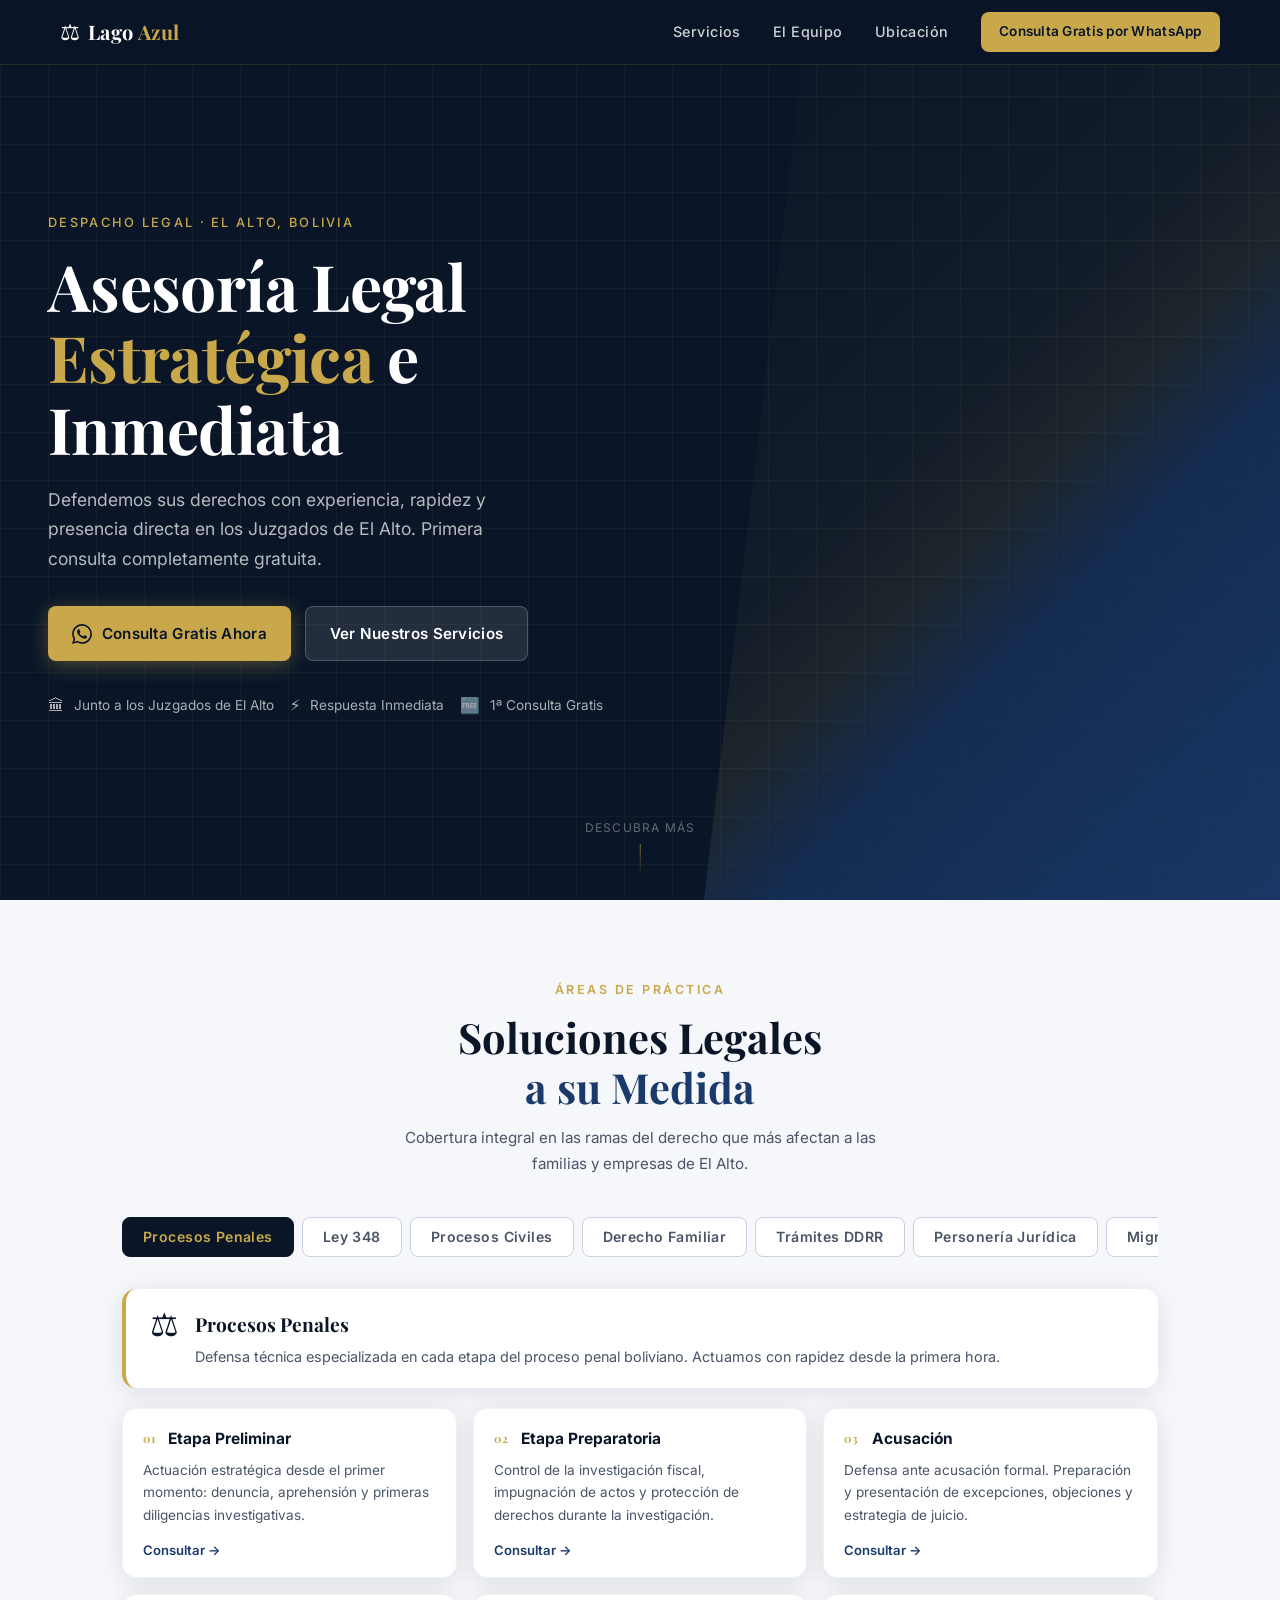
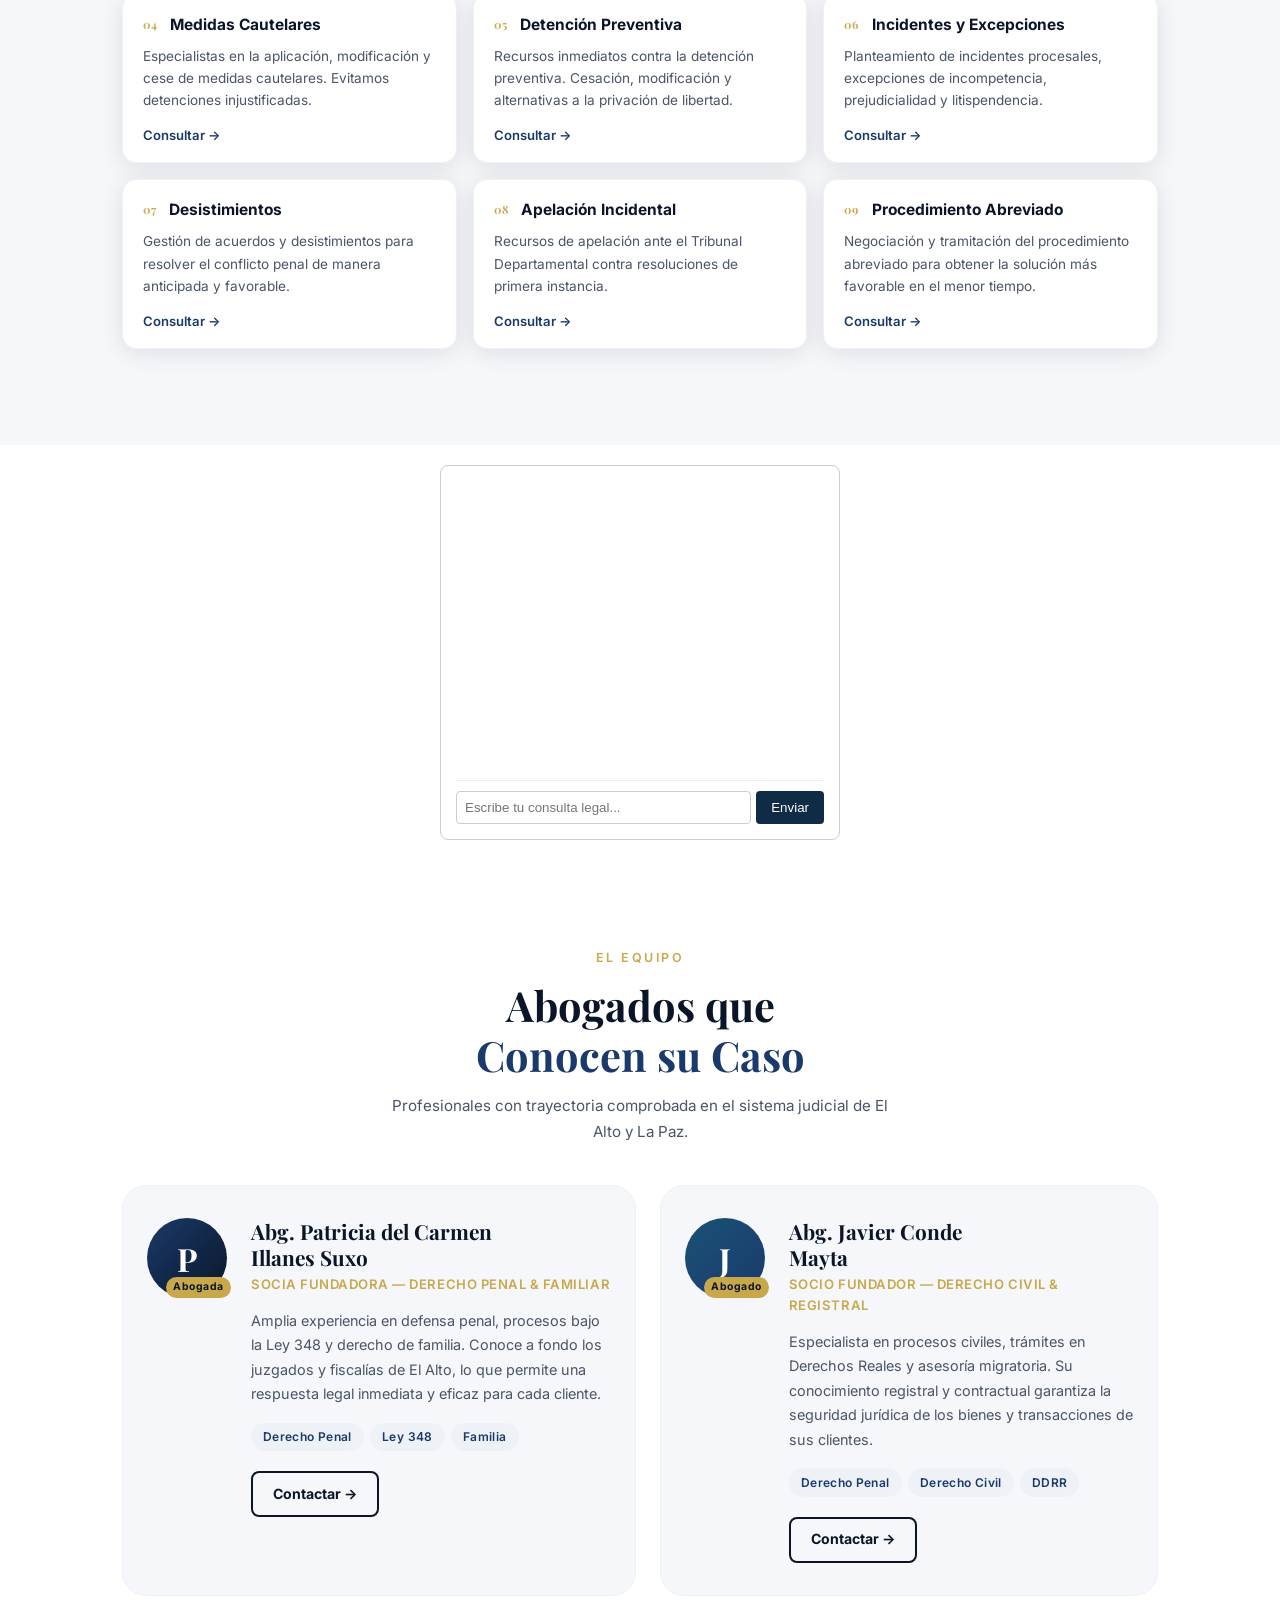
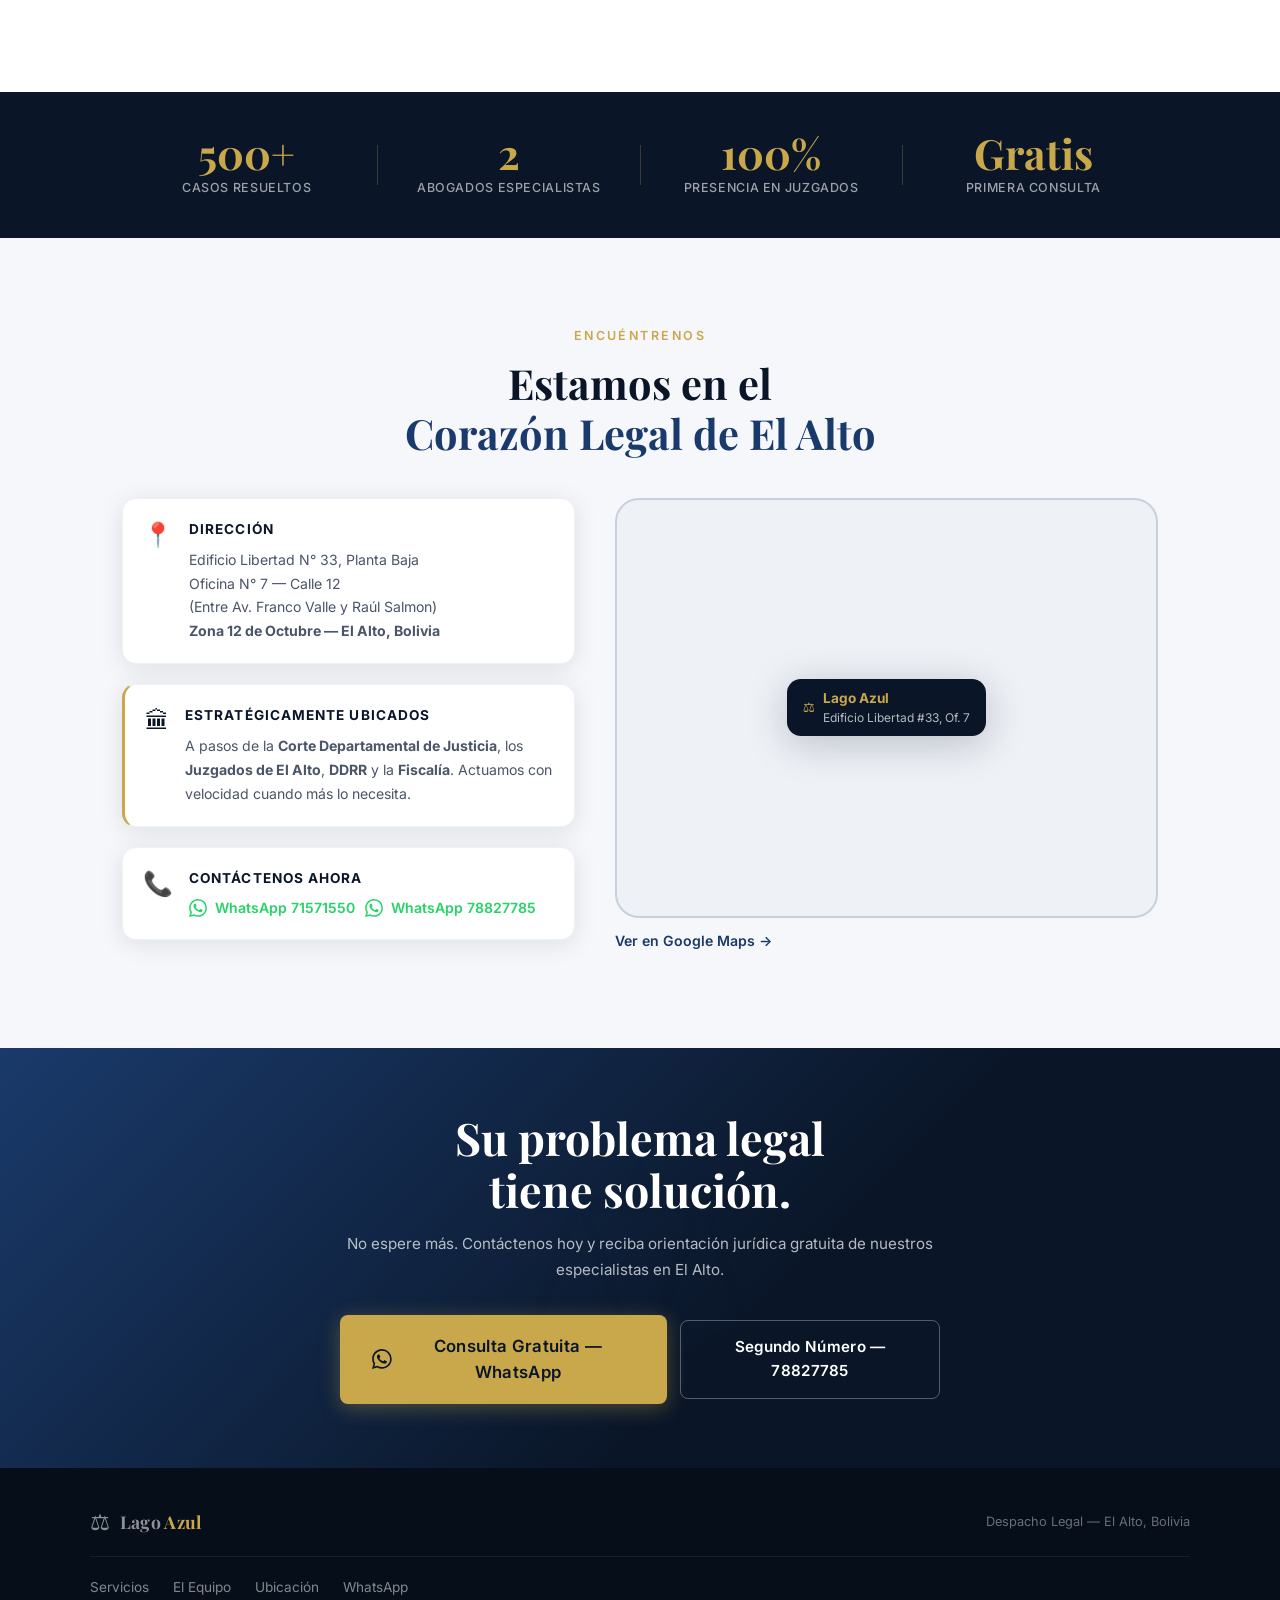
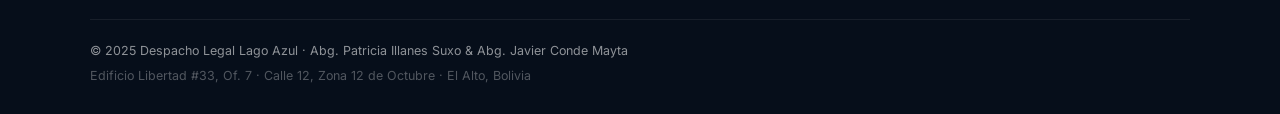
==== commit 4dc9448c: "arrreglo" ====
--- a/index.html
+++ b/index.html
@@ -374,16 +374,7 @@
       </div><!-- /tabs-wrapper -->
     </div>
   </section>
-  <div id="chat-container" style="max-width: 400px; margin: auto; font-family: sans-serif; border: 1px solid #ccc; border-radius: 8px; padding: 15px;">
-    <div id="chat-messages" style="height: 300px; overflow-y: scroll; border-bottom: 1px solid #eee; margin-bottom: 10px; padding: 5px;"></div>
-    
-    <div style="display: flex; gap: 5px;">
-        <input type="text" id="user-input" placeholder="Escribe tu consulta legal..." style="flex: 1; padding: 8px; border: 1px solid #ccc; border-radius: 4px;">
-        <button onclick="enviarMensaje()" style="padding: 8px 15px; background: #0f2b46; color: white; border: none; border-radius: 4px; cursor: pointer;">Enviar</button>
-    </div>
-</div>
-
-<!-- Contenedor principal del chat -->
+ <!-- Contenedor único del chat -->
 <div style="max-width: 400px; margin: 20px auto; font-family: sans-serif; border: 1px solid #ccc; border-radius: 8px; padding: 15px; background: #fff;">
     
     <!-- Caja donde se muestran los mensajes -->
@@ -435,9 +426,6 @@
         messagesDiv.innerHTML += `<div style="margin: 5px 0; color: red;">Error al conectar con el servidor.</div>`;
     }
 }
-</script>
-
-</div>
 </script>
   <!-- ═══════════════════════════════════════════
        EQUIPO
